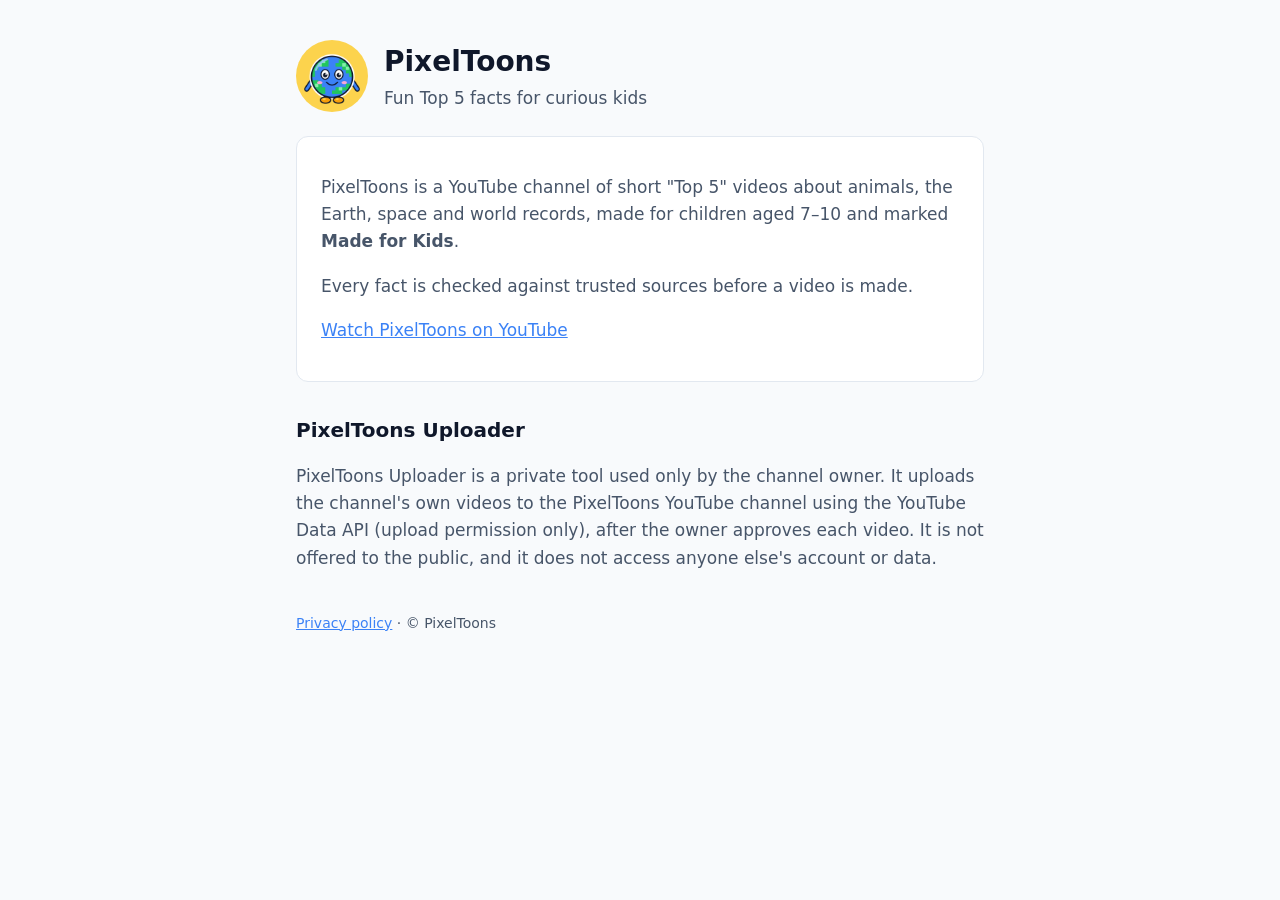
==== index.html @ 796d09b9 "PixelToons home page and privacy policy Co-Authored-By: Claude Opus 5.5 <noreply@anthropic.com> Clau" ====
<!doctype html>
<html lang="en">
<head>
<meta charset="utf-8">
<meta name="viewport" content="width=device-width, initial-scale=1">
<title>PixelToons</title>
<meta name="description" content="PixelToons: daily Top 5 general-knowledge Shorts for kids.">
<link rel="icon" href="pixi.png">
<link rel="stylesheet" href="style.css">
</head>
<body>
<main>
  <header>
    <img src="pixi.png" alt="Pixi, the PixelToons mascot">
    <div>
      <h1>PixelToons</h1>
      <p style="margin:0">Fun Top 5 facts for curious kids</p>
    </div>
  </header>

  <div class="card">
    <p>PixelToons is a YouTube channel of short "Top 5" videos about animals, the Earth, space and world records, made for children aged 7–10 and marked <strong>Made for Kids</strong>.</p>
    <p>Every fact is checked against trusted sources before a video is made.</p>
    <p><a href="https://www.youtube.com/channel/UCI3ATDbRMsBsVvi5Z5292-w">Watch PixelToons on YouTube</a></p>
  </div>

  <h2>PixelToons Uploader</h2>
  <p>PixelToons Uploader is a private tool used only by the channel owner. It uploads the channel's own videos to the PixelToons YouTube channel using the YouTube Data API (upload permission only), after the owner approves each video. It is not offered to the public, and it does not access anyone else's account or data.</p>

  <footer>
    <a href="privacy.html">Privacy policy</a> · © PixelToons
  </footer>
</main>
</body>
</html>
---- style.css ----
:root{--bg:#F8FAFC;--ink:#0F172A;--muted:#475569;--accent:#3B82F6;--card:#FFFFFF;--line:#E2E8F0}
@media (prefers-color-scheme:dark){:root{--bg:#0F172A;--ink:#F1F5F9;--muted:#94A3B8;--accent:#60A5FA;--card:#1E293B;--line:#334155}}
*{box-sizing:border-box}
body{margin:0;background:var(--bg);color:var(--ink);font:17px/1.6 system-ui,-apple-system,"Segoe UI",Roboto,sans-serif}
main{max-width:720px;margin:0 auto;padding:40px 16px 64px}
header{display:flex;gap:16px;align-items:center;margin-bottom:24px}
header img{width:72px;height:72px;border-radius:50%}
h1{font-size:28px;margin:0}
h2{font-size:20px;margin:32px 0 8px}
p,li{color:var(--muted)}
a{color:var(--accent)}
.card{background:var(--card);border:1px solid var(--line);border-radius:12px;padding:20px 24px}
footer{margin-top:40px;font-size:14px;color:var(--muted)}
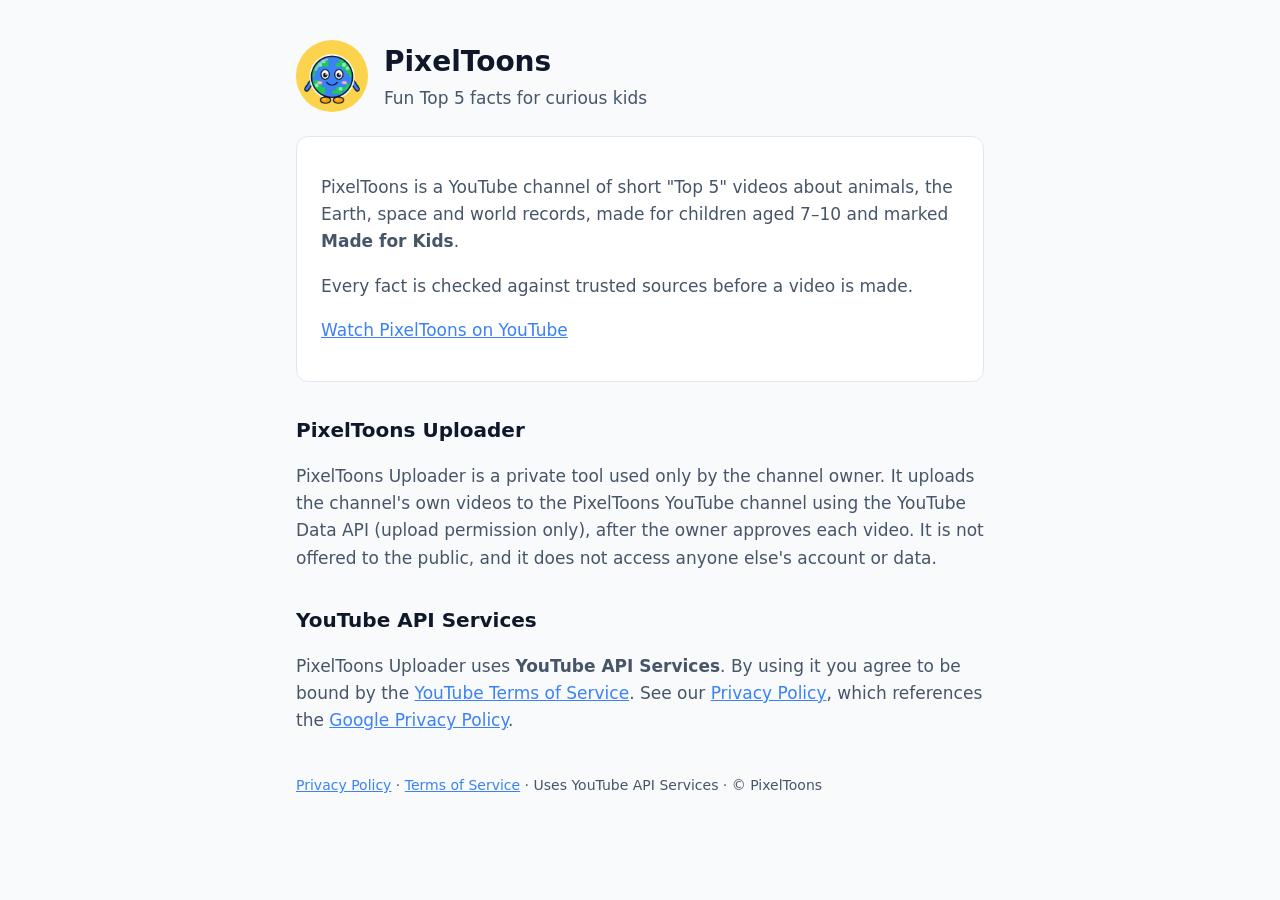
==== commit 2cfe4036: "Add Terms of Service and YouTube API Services disclosures Co-Authored-By: Claude Opus 5.5 <noreply@a" ====
--- a/index.html
+++ b/index.html
@@ -27,8 +27,11 @@
   <h2>PixelToons Uploader</h2>
   <p>PixelToons Uploader is a private tool used only by the channel owner. It uploads the channel's own videos to the PixelToons YouTube channel using the YouTube Data API (upload permission only), after the owner approves each video. It is not offered to the public, and it does not access anyone else's account or data.</p>
 
+  <h2>YouTube API Services</h2>
+  <p>PixelToons Uploader uses <strong>YouTube API Services</strong>. By using it you agree to be bound by the <a href="https://www.youtube.com/t/terms">YouTube Terms of Service</a>. See our <a href="privacy.html">Privacy Policy</a>, which references the <a href="https://policies.google.com/privacy">Google Privacy Policy</a>.</p>
+
   <footer>
-    <a href="privacy.html">Privacy policy</a> · © PixelToons
+    <a href="privacy.html">Privacy Policy</a> · <a href="terms.html">Terms of Service</a> · Uses YouTube API Services · © PixelToons
   </footer>
 </main>
 </body>
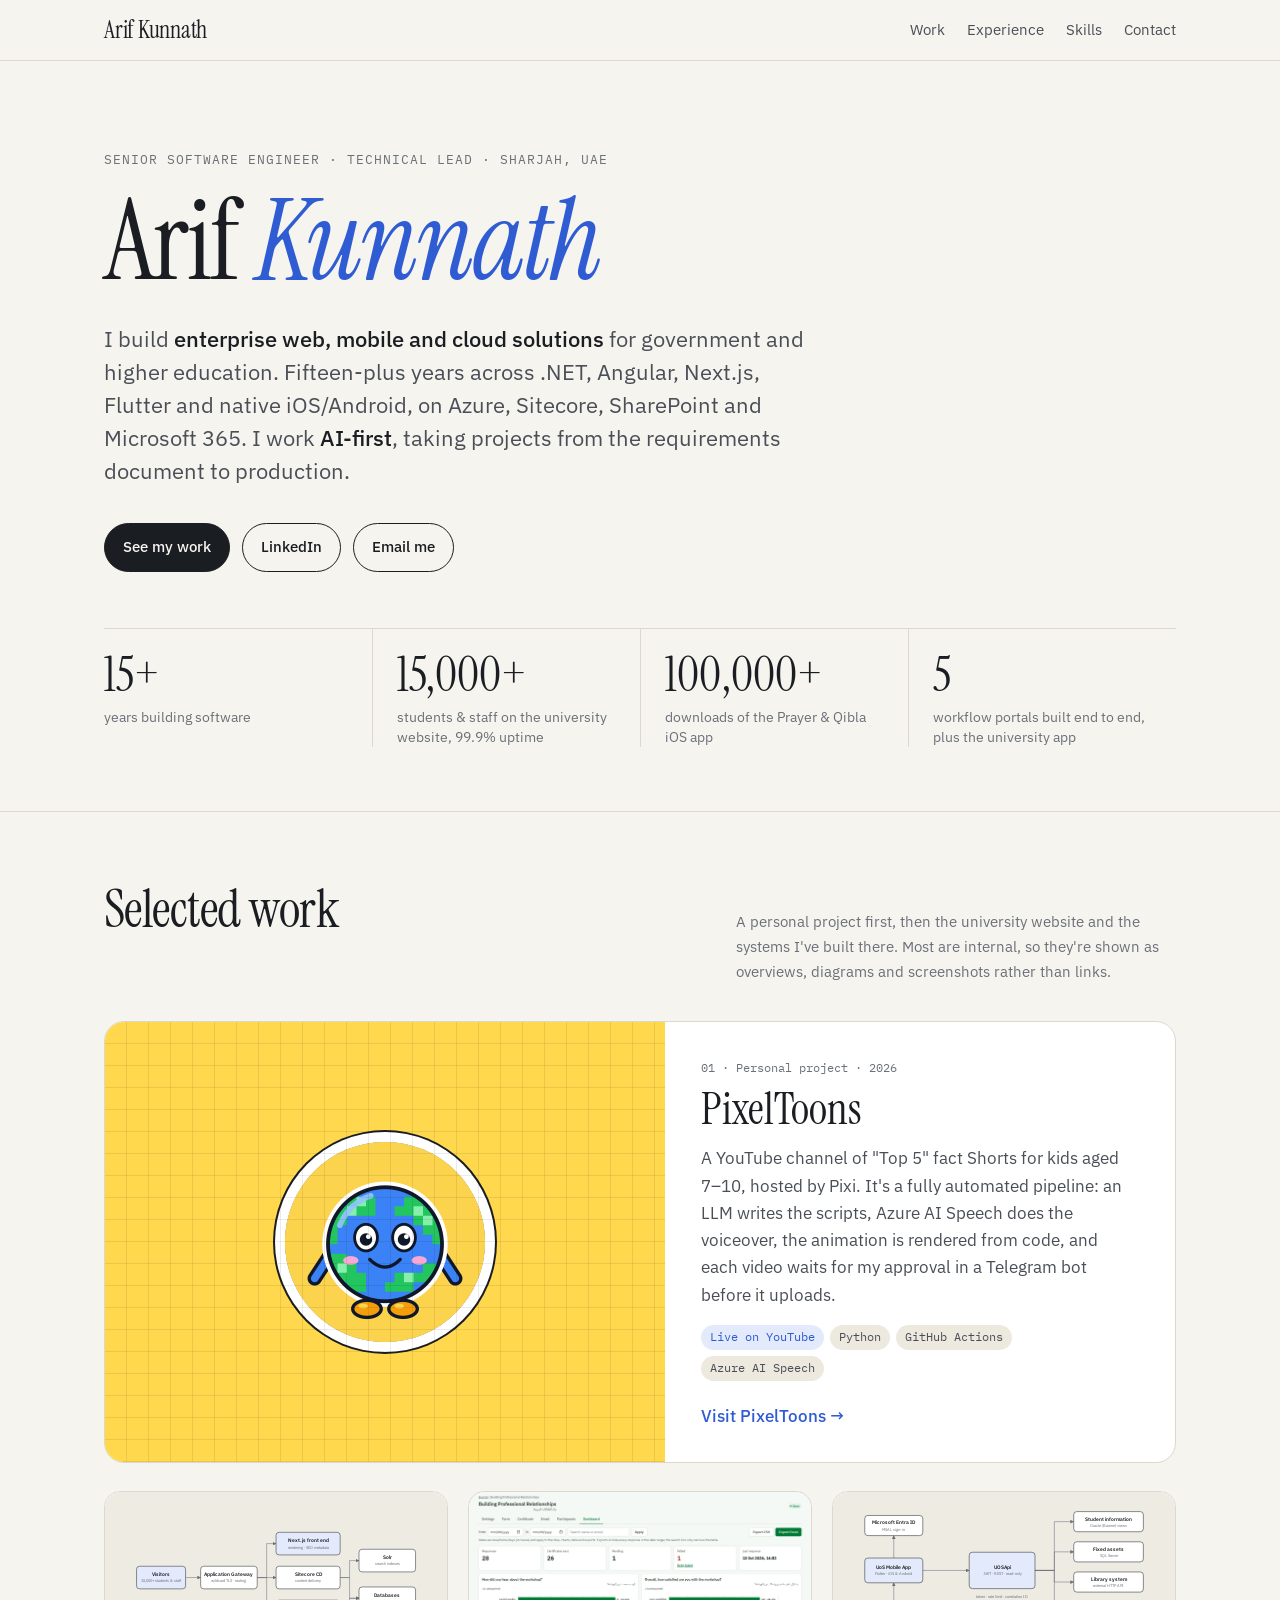
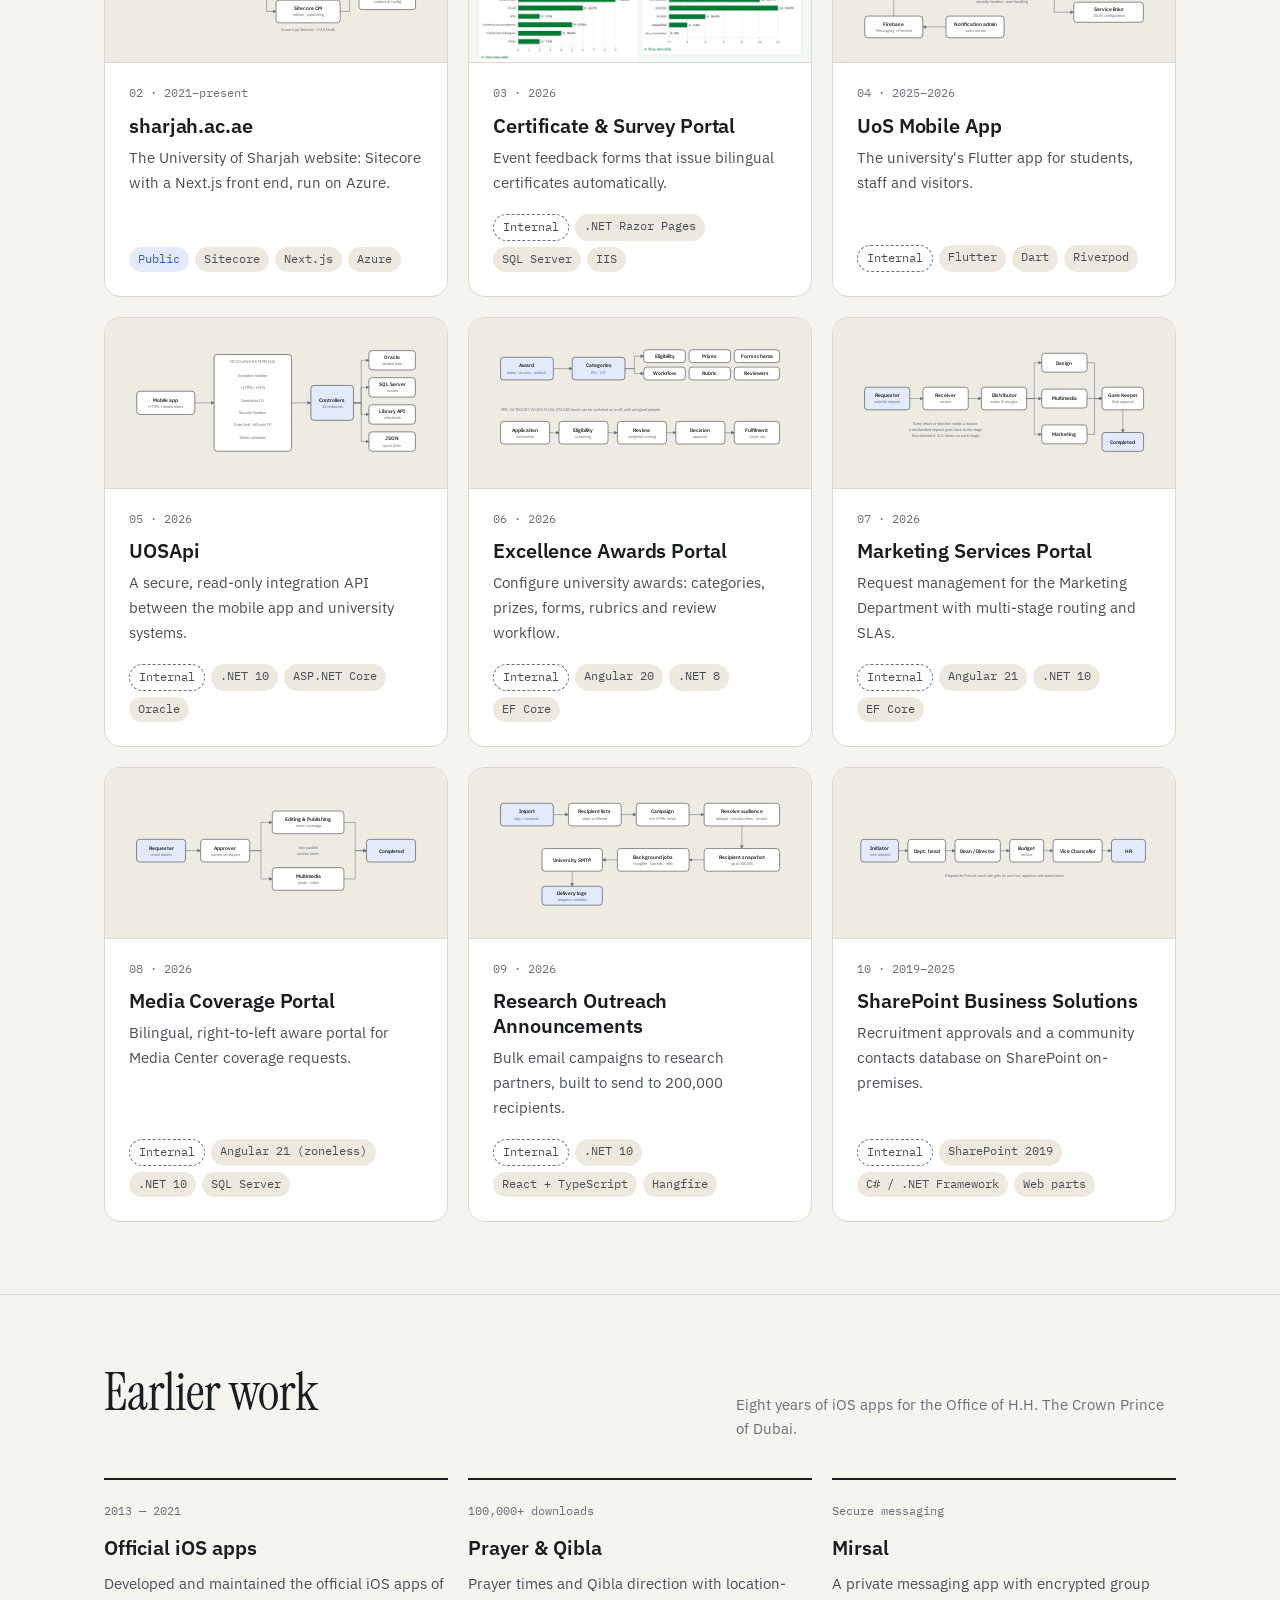
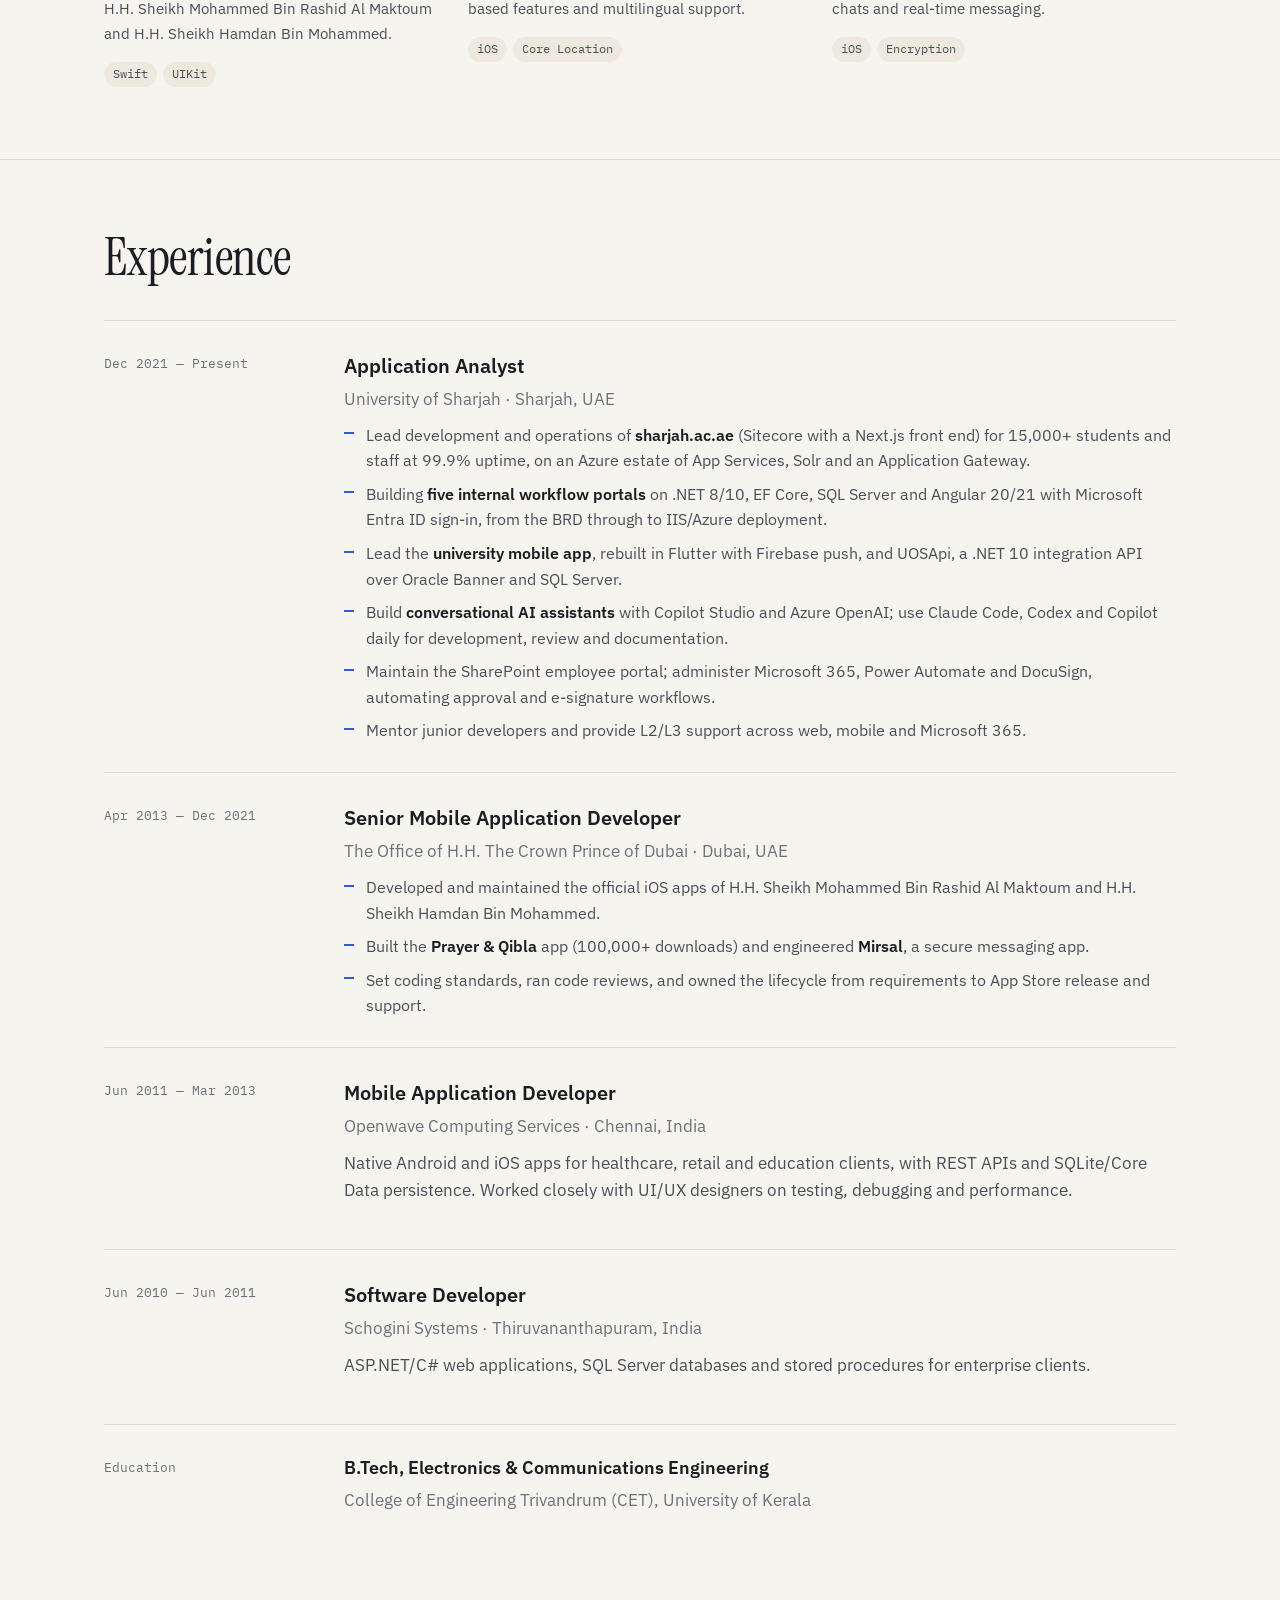
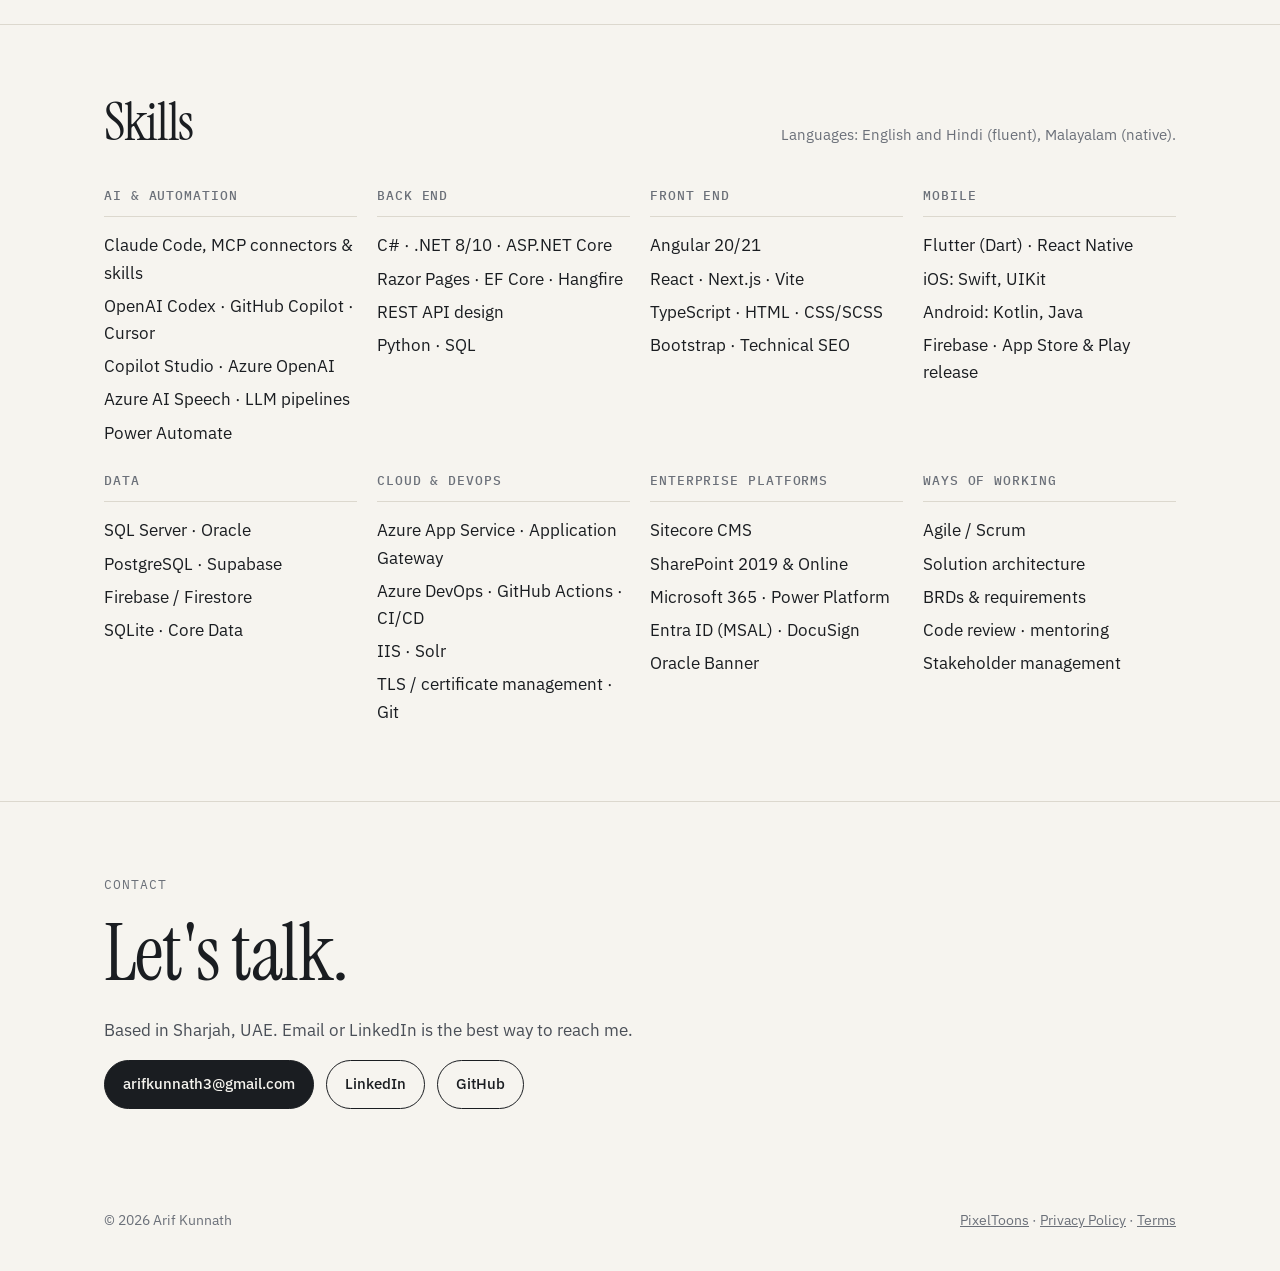
==== commit 0d804af0: "Turn the site into a personal portfolio; move PixelToons to /pixeltoons/ - New home page: intro, sel" ====
--- a/index.html
+++ b/index.html
@@ -3,36 +3,171 @@
 <head>
 <meta charset="utf-8">
 <meta name="viewport" content="width=device-width, initial-scale=1">
-<title>PixelToons</title>
-<meta name="description" content="PixelToons: daily Top 5 general-knowledge Shorts for kids.">
-<link rel="icon" href="pixi.png">
-<link rel="stylesheet" href="style.css">
+<title>Arif Kunnath · Senior Software Engineer</title>
+<meta name="description" content="Arif Kunnath, senior software engineer and technical lead in Sharjah, UAE: AI-assisted full-stack and mobile development with .NET, Angular, Next.js, Flutter, Sitecore and Microsoft 365.">
+<meta property="og:type" content="website">
+<meta property="og:title" content="Arif Kunnath · Senior Software Engineer">
+<meta property="og:description" content="Arif Kunnath, senior software engineer and technical lead in Sharjah, UAE: AI-assisted full-stack and mobile development with .NET, Angular, Next.js, Flutter, Sitecore and Microsoft 365.">
+<meta property="og:image" content="https://arifkunnath.github.io/assets/img/og.png">
+<meta name="twitter:card" content="summary_large_image">
+<link rel="canonical" href="https://arifkunnath.github.io/">
+<meta name="theme-color" content="#F6F4EF">
+<link rel="icon" href="data:image/svg+xml,%3Csvg xmlns='http://www.w3.org/2000/svg' viewBox='0 0 64 64'%3E%3Crect width='64' height='64' rx='14' fill='%231A1D21'/%3E%3Ctext x='32' y='44' font-family='Georgia' font-size='34' fill='%23F6F4EF' text-anchor='middle'%3EAK%3C/text%3E%3C/svg%3E">
+<link rel="preconnect" href="https://fonts.googleapis.com"><link rel="preconnect" href="https://fonts.gstatic.com" crossorigin><link href="https://fonts.googleapis.com/css2?family=IBM+Plex+Mono:wght@400;500&family=IBM+Plex+Sans:wght@400;500;600&family=Instrument+Serif:ital@0;1&display=swap" rel="stylesheet">
+<link rel="stylesheet" href="assets/site.css">
+<script type="application/ld+json">{"@context":"https://schema.org","@type":"Person","name":"Arif Kunnath","jobTitle":"Senior Software Engineer","worksFor":{"@type":"CollegeOrUniversity","name":"University of Sharjah"},"address":{"@type":"PostalAddress","addressLocality":"Sharjah","addressCountry":"AE"},"alumniOf":"College of Engineering Trivandrum","url":"https://arifkunnath.github.io/","sameAs":["https://www.linkedin.com/in/arif-kunnath/","https://github.com/arifkunnath"]}</script>
 </head>
 <body>
-<main>
-  <header>
-    <img src="pixi.png" alt="Pixi, the PixelToons mascot">
-    <div>
-      <h1>PixelToons</h1>
-      <p style="margin:0">Fun Top 5 facts for curious kids</p>
-    </div>
-  </header>
+<a class="skip" href="#main">Skip to content</a><header class="top"><div class="wrap">
+<a class="brand" href="index.html">Arif Kunnath</a>
+<nav class="nav" aria-label="Main"><a href="index.html#work">Work</a><a class="hide-sm" href="index.html#experience">Experience</a><a class="hide-sm" href="index.html#skills">Skills</a><a href="index.html#contact">Contact</a></nav>
+</div></header>
+<main id="main">
+<div class="hero"><div class="wrap">
+<p class="eyebrow">Senior Software Engineer · Technical Lead · Sharjah, UAE</p>
+<h1>Arif <em>Kunnath</em></h1>
+<p class="lede">I build <strong>enterprise web, mobile and cloud solutions</strong> for government and higher education. Fifteen-plus years across .NET, Angular, Next.js, Flutter and native iOS/Android, on Azure, Sitecore, SharePoint and Microsoft 365. I work <strong>AI-first</strong>, taking projects from the requirements document to production.</p>
+<div class="btns"><a class="btn primary" href="#work">See my work</a><a class="btn" href="https://www.linkedin.com/in/arif-kunnath/">LinkedIn</a><a class="btn" href="mailto:arifkunnath3@gmail.com">Email me</a></div>
+<dl class="stats">
+<div><dt>15+</dt><dd>years building software</dd></div>
+<div><dt>15,000+</dt><dd>students &amp; staff on the university website, 99.9% uptime</dd></div>
+<div><dt>100,000+</dt><dd>downloads of the Prayer &amp; Qibla iOS app</dd></div>
+<div><dt>5</dt><dd>workflow portals built end to end, plus the university app</dd></div>
+</dl>
+</div></div>
 
-  <div class="card">
-    <p>PixelToons is a YouTube channel of short "Top 5" videos about animals, the Earth, space and world records, made for children aged 7–10 and marked <strong>Made for Kids</strong>.</p>
-    <p>Every fact is checked against trusted sources before a video is made.</p>
-    <p><a href="https://www.youtube.com/channel/UCI3ATDbRMsBsVvi5Z5292-w">Watch PixelToons on YouTube</a></p>
-  </div>
+<section id="work"><div class="wrap">
+<div class="sec-head"><h2>Selected work</h2><p>A personal project first, then the university website and the systems I've built there. Most are internal, so they're shown as overviews, diagrams and screenshots rather than links.</p></div>
+<a class="feature" href="pixeltoons/">
+<div class="art"><div class="pix"></div><img src="pixi.png" alt="" width="200" height="200"></div>
+<div class="body">
+<span class="num" style="font-family:var(--mono);font-size:12px;color:var(--muted)">01 · Personal project · 2026</span>
+<h3>PixelToons</h3>
+<p>A YouTube channel of "Top 5" fact Shorts for kids aged 7–10, hosted by Pixi. It's a fully automated pipeline: an LLM writes the scripts, Azure AI Speech does the voiceover, the animation is rendered from code, and each video waits for my approval in a Telegram bot before it uploads.</p>
+<div class="foot" style="display:flex;flex-wrap:wrap;gap:6px;margin-bottom:22px"><span class="tag live">Live on YouTube</span><span class="tag">Python</span><span class="tag">GitHub Actions</span><span class="tag">Azure AI Speech</span></div>
+<span class="more">Visit PixelToons →</span>
+</div></a>
+<div class="grid">
+<a class="card" href="projects/university-website.html">
+<div class="thumb"><svg class="dg" viewBox="0 0 780 300" role="img" xmlns="http://www.w3.org/2000/svg"><defs><marker id="ah10" viewBox="0 0 10 10" refX="9" refY="5" markerWidth="7" markerHeight="7" orient="auto-start-reverse"><path class="ah" d="M0,0 L10,5 L0,10 z"/></marker></defs><path class="e" d="M150,150.0 H190" marker-end="url(#ah10)"/><path class="e" d="M340,150.0 H365.0 V60.0 H390" marker-end="url(#ah10)"/><path class="e" d="M340,150.0 H390" marker-end="url(#ah10)"/><path class="e" d="M340,150.0 H365.0 V240.0 H390" marker-end="url(#ah10)"/><path class="e" d="M560,150.0 H585.0 V105.0 H610" marker-end="url(#ah10)"/><path class="e" d="M560,150.0 H585.0 V205.0 H610" marker-end="url(#ah10)"/><path class="e" d="M560,240.0 H585.0 V205.0 H610" marker-end="url(#ah10)"/><rect class="n alt" x="20" y="120" width="130" height="60" rx="8"/><text class="t" x="85.0" y="147.0" text-anchor="middle">Visitors</text><text class="s" x="85.0" y="163.0" text-anchor="middle">15,000+ students &amp; staff</text><rect class="n " x="190" y="120" width="150" height="60" rx="8"/><text class="t" x="265.0" y="147.0" text-anchor="middle">Application Gateway</text><text class="s" x="265.0" y="163.0" text-anchor="middle">wildcard TLS · routing</text><rect class="n alt" x="390" y="30" width="170" height="60" rx="8"/><text class="t" x="475.0" y="57.0" text-anchor="middle">Next.js front end</text><text class="s" x="475.0" y="73.0" text-anchor="middle">rendering · SEO metadata</text><rect class="n " x="390" y="120" width="170" height="60" rx="8"/><text class="t" x="475.0" y="147.0" text-anchor="middle">Sitecore CD</text><text class="s" x="475.0" y="163.0" text-anchor="middle">content delivery</text><rect class="n " x="390" y="210" width="170" height="60" rx="8"/><text class="t" x="475.0" y="237.0" text-anchor="middle">Sitecore CM</text><text class="s" x="475.0" y="253.0" text-anchor="middle">editors · publishing</text><rect class="n " x="610" y="75" width="150" height="60" rx="8"/><text class="t" x="685.0" y="102.0" text-anchor="middle">Solr</text><text class="s" x="685.0" y="118.0" text-anchor="middle">search indexes</text><rect class="n " x="610" y="175" width="150" height="60" rx="8"/><text class="t" x="685.0" y="202.0" text-anchor="middle">Databases</text><text class="s" x="685.0" y="218.0" text-anchor="middle">content &amp; config</text><text class="s" x="475" y="292" text-anchor="middle">Azure App Services · UAE North</text></svg></div>
+<span class="num">02 · 2021–present</span>
+<h3>sharjah.ac.ae</h3>
+<p>The University of Sharjah website: Sitecore with a Next.js front end, run on Azure.</p>
+<div class="foot"><span class="tag live">Public</span><span class="tag">Sitecore</span><span class="tag">Next.js</span><span class="tag">Azure</span></div>
+</a><a class="card" href="projects/certificate-portal.html">
+<div class="thumb"><img src="assets/img/cert-dashboard.webp" alt=""></div>
+<span class="num">03 · 2026</span>
+<h3>Certificate &amp; Survey Portal</h3>
+<p>Event feedback forms that issue bilingual certificates automatically.</p>
+<div class="foot"><span class="tag internal">Internal</span><span class="tag">.NET Razor Pages</span><span class="tag">SQL Server</span><span class="tag">IIS</span></div>
+</a><a class="card" href="projects/uos-mobile-app.html">
+<div class="thumb"><svg class="dg" viewBox="0 0 760 400" role="img" xmlns="http://www.w3.org/2000/svg"><defs><marker id="ah1" viewBox="0 0 10 10" refX="9" refY="5" markerWidth="7" markerHeight="7" orient="auto-start-reverse"><path class="ah" d="M0,0 L10,5 L0,10 z"/></marker></defs><path class="e" d="M95.0,150 V92" marker-end="url(#ah1)"/><path class="e" d="M170,182.0 H290" marker-end="url(#ah1)"/><path class="e" d="M460,182.0 H510.0 V56.0 H560" marker-end="url(#ah1)"/><path class="e" d="M460,182.0 H510.0 V134.0 H560" marker-end="url(#ah1)"/><path class="e" d="M460,182.0 H510.0 V212.0 H560" marker-end="url(#ah1)"/><path class="e" d="M460,182.0 H510.0 V290.0 H560" marker-end="url(#ah1)"/><path class="e" d="M230,328.0 H170" marker-end="url(#ah1)"/><path class="e" d="M95.0,300 V214" marker-end="url(#ah1)"/><rect class="n alt" x="20" y="150" width="150" height="64" rx="8"/><text class="t" x="95.0" y="179.0" text-anchor="middle">UoS Mobile App</text><text class="s" x="95.0" y="195.0" text-anchor="middle">Flutter · iOS &amp; Android</text><rect class="n " x="20" y="40" width="150" height="52" rx="8"/><text class="t" x="95.0" y="63.0" text-anchor="middle">Microsoft Entra ID</text><text class="s" x="95.0" y="79.0" text-anchor="middle">MSAL sign-in</text><rect class="n " x="20" y="300" width="150" height="56" rx="8"/><text class="t" x="95.0" y="325.0" text-anchor="middle">Firebase</text><text class="s" x="95.0" y="341.0" text-anchor="middle">Messaging + Firestore</text><rect class="n " x="230" y="300" width="150" height="56" rx="8"/><text class="t" x="305.0" y="325.0" text-anchor="middle">Notification admin</text><text class="s" x="305.0" y="341.0" text-anchor="middle">web console</text><rect class="n alt" x="290" y="135" width="170" height="94" rx="8"/><text class="t" x="375.0" y="179.0" text-anchor="middle">UOSApi</text><text class="s" x="375.0" y="195.0" text-anchor="middle">.NET · REST · read-only</text><rect class="n " x="560" y="30" width="180" height="52" rx="8"/><text class="t" x="650.0" y="53.0" text-anchor="middle">Student information</text><text class="s" x="650.0" y="69.0" text-anchor="middle">Oracle (Banner) views</text><rect class="n " x="560" y="108" width="180" height="52" rx="8"/><text class="t" x="650.0" y="131.0" text-anchor="middle">Fixed assets</text><text class="s" x="650.0" y="147.0" text-anchor="middle">SQL Server</text><rect class="n " x="560" y="186" width="180" height="52" rx="8"/><text class="t" x="650.0" y="209.0" text-anchor="middle">Library system</text><text class="s" x="650.0" y="225.0" text-anchor="middle">external HTTP API</text><rect class="n " x="560" y="264" width="180" height="52" rx="8"/><text class="t" x="650.0" y="287.0" text-anchor="middle">Service links</text><text class="s" x="650.0" y="303.0" text-anchor="middle">JSON configuration</text><text class="s" x="375" y="252" text-anchor="middle">token · rate limit · correlation ID</text><text class="s" x="375" y="266" text-anchor="middle">security headers · error handling</text></svg></div>
+<span class="num">04 · 2025–2026</span>
+<h3>UoS Mobile App</h3>
+<p>The university&#x27;s Flutter app for students, staff and visitors.</p>
+<div class="foot"><span class="tag internal">Internal</span><span class="tag">Flutter</span><span class="tag">Dart</span><span class="tag">Riverpod</span></div>
+</a><a class="card" href="projects/uos-api.html">
+<div class="thumb"><svg class="dg" viewBox="0 0 760 330" role="img" xmlns="http://www.w3.org/2000/svg"><defs><marker id="ah2" viewBox="0 0 10 10" refX="9" refY="5" markerWidth="7" markerHeight="7" orient="auto-start-reverse"><path class="ah" d="M0,0 L10,5 L0,10 z"/></marker></defs><path class="e" d="M170,165.0 H220" marker-end="url(#ah2)"/><path class="e" d="M420,165.0 H470" marker-end="url(#ah2)"/><path class="e" d="M580,165.0 H600.0 V55.0 H620" marker-end="url(#ah2)"/><path class="e" d="M580,165.0 H600.0 V125.0 H620" marker-end="url(#ah2)"/><path class="e" d="M580,165.0 H600.0 V195.0 H620" marker-end="url(#ah2)"/><path class="e" d="M580,165.0 H600.0 V265.0 H620" marker-end="url(#ah2)"/><rect class="n " x="20" y="135" width="150" height="60" rx="8"/><text class="t" x="95.0" y="162.0" text-anchor="middle">Mobile app</text><text class="s" x="95.0" y="178.0" text-anchor="middle">HTTPS + bearer token</text><rect class="n " x="220" y="40" width="200" height="250" rx="8"/><text class="t" x="320.0" y="170.0" text-anchor="middle"></text><rect class="n alt" x="470" y="120" width="110" height="90" rx="8"/><text class="t" x="525.0" y="162.0" text-anchor="middle">Controllers</text><text class="s" x="525.0" y="178.0" text-anchor="middle">11 endpoints</text><rect class="n " x="620" y="30" width="120" height="50" rx="8"/><text class="t" x="680.0" y="52.0" text-anchor="middle">Oracle</text><text class="s" x="680.0" y="68.0" text-anchor="middle">student data</text><rect class="n " x="620" y="100" width="120" height="50" rx="8"/><text class="t" x="680.0" y="122.0" text-anchor="middle">SQL Server</text><text class="s" x="680.0" y="138.0" text-anchor="middle">assets</text><rect class="n " x="620" y="170" width="120" height="50" rx="8"/><text class="t" x="680.0" y="192.0" text-anchor="middle">Library API</text><text class="s" x="680.0" y="208.0" text-anchor="middle">checkouts</text><rect class="n " x="620" y="240" width="120" height="50" rx="8"/><text class="t" x="680.0" y="262.0" text-anchor="middle">JSON</text><text class="s" x="680.0" y="278.0" text-anchor="middle">quick links</text><text class="s" x="320" y="62" text-anchor="middle">MIDDLEWARE PIPELINE</text><text class="s" x="320" y="98" text-anchor="middle">Exception handler</text><text class="s" x="320" y="130" text-anchor="middle">HTTPS / HSTS</text><text class="s" x="320" y="162" text-anchor="middle">Correlation ID</text><text class="s" x="320" y="194" text-anchor="middle">Security headers</text><text class="s" x="320" y="226" text-anchor="middle">Rate limit · 60/min/IP</text><text class="s" x="320" y="258" text-anchor="middle">Token validation</text></svg></div>
+<span class="num">05 · 2026</span>
+<h3>UOSApi</h3>
+<p>A secure, read-only integration API between the mobile app and university systems.</p>
+<div class="foot"><span class="tag internal">Internal</span><span class="tag">.NET 10</span><span class="tag">ASP.NET Core</span><span class="tag">Oracle</span></div>
+</a><a class="card" href="projects/awards-portal.html">
+<div class="thumb"><svg class="dg" viewBox="0 0 780 300" role="img" xmlns="http://www.w3.org/2000/svg"><defs><marker id="ah4" viewBox="0 0 10 10" refX="9" refY="5" markerWidth="7" markerHeight="7" orient="auto-start-reverse"><path class="ah" d="M0,0 L10,5 L0,10 z"/></marker></defs><path class="e" d="M160,60.0 H210" marker-end="url(#ah4)"/><path class="e" d="M350,60.0 H375.0 V27.0 H400" marker-end="url(#ah4)"/><path class="e" d="M350,60.0 H375.0 V73.0 H400" marker-end="url(#ah4)"/><path class="e" d="M150,230.0 H175" marker-end="url(#ah4)"/><path class="e" d="M305,230.0 H330" marker-end="url(#ah4)"/><path class="e" d="M460,230.0 H485" marker-end="url(#ah4)"/><path class="e" d="M615,230.0 H640" marker-end="url(#ah4)"/><rect class="n alt" x="20" y="30" width="140" height="60" rx="8"/><text class="t" x="90.0" y="57.0" text-anchor="middle">Award</text><text class="s" x="90.0" y="73.0" text-anchor="middle">dates · access · publish</text><rect class="n alt" x="210" y="30" width="140" height="60" rx="8"/><text class="t" x="280.0" y="57.0" text-anchor="middle">Categories</text><text class="s" x="280.0" y="73.0" text-anchor="middle">EN / AR</text><rect class="n " x="400" y="10" width="110" height="34" rx="8"/><text class="t" x="455.0" y="32.0" text-anchor="middle">Eligibility</text><rect class="n " x="520" y="10" width="110" height="34" rx="8"/><text class="t" x="575.0" y="32.0" text-anchor="middle">Prizes</text><rect class="n " x="640" y="10" width="120" height="34" rx="8"/><text class="t" x="700.0" y="32.0" text-anchor="middle">Form schema</text><rect class="n " x="400" y="56" width="110" height="34" rx="8"/><text class="t" x="455.0" y="78.0" text-anchor="middle">Workflow</text><rect class="n " x="520" y="56" width="110" height="34" rx="8"/><text class="t" x="575.0" y="78.0" text-anchor="middle">Rubric</text><rect class="n " x="640" y="56" width="120" height="34" rx="8"/><text class="t" x="700.0" y="78.0" text-anchor="middle">Reviewers</text><rect class="n " x="20" y="200" width="130" height="60" rx="8"/><text class="t" x="85.0" y="227.0" text-anchor="middle">Application</text><text class="s" x="85.0" y="243.0" text-anchor="middle">nomination</text><rect class="n " x="175" y="200" width="130" height="60" rx="8"/><text class="t" x="240.0" y="227.0" text-anchor="middle">Eligibility</text><text class="s" x="240.0" y="243.0" text-anchor="middle">screening</text><rect class="n " x="330" y="200" width="130" height="60" rx="8"/><text class="t" x="395.0" y="227.0" text-anchor="middle">Review</text><text class="s" x="395.0" y="243.0" text-anchor="middle">weighted scoring</text><rect class="n " x="485" y="200" width="130" height="60" rx="8"/><text class="t" x="550.0" y="227.0" text-anchor="middle">Decision</text><text class="s" x="550.0" y="243.0" text-anchor="middle">approval</text><rect class="n " x="640" y="200" width="120" height="60" rx="8"/><text class="t" x="700.0" y="227.0" text-anchor="middle">Fulfilment</text><text class="s" x="700.0" y="243.0" text-anchor="middle">close-out</text><text class="s" x="20" y="172" text-anchor="start">PER-CATEGORY WORKFLOW STAGES (each can be switched on or off, with assigned people)</text></svg></div>
+<span class="num">06 · 2026</span>
+<h3>Excellence Awards Portal</h3>
+<p>Configure university awards: categories, prizes, forms, rubrics and review workflow.</p>
+<div class="foot"><span class="tag internal">Internal</span><span class="tag">Angular 20</span><span class="tag">.NET 8</span><span class="tag">EF Core</span></div>
+</a><a class="card" href="projects/marketing-services.html">
+<div class="thumb"><svg class="dg" viewBox="0 0 780 320" role="img" xmlns="http://www.w3.org/2000/svg"><defs><marker id="ah5" viewBox="0 0 10 10" refX="9" refY="5" markerWidth="7" markerHeight="7" orient="auto-start-reverse"><path class="ah" d="M0,0 L10,5 L0,10 z"/></marker></defs><path class="e" d="M140,150.0 H175" marker-end="url(#ah5)"/><path class="e" d="M295,150.0 H330" marker-end="url(#ah5)"/><path class="e" d="M450,150.0 H470.0 V55.0 H490" marker-end="url(#ah5)"/><path class="e" d="M450,150.0 H490" marker-end="url(#ah5)"/><path class="e" d="M450,150.0 H470.0 V245.0 H490" marker-end="url(#ah5)"/><path class="e" d="M610,55.0 H630.0 V150.0 H650" marker-end="url(#ah5)"/><path class="e" d="M610,150.0 H650" marker-end="url(#ah5)"/><path class="e" d="M610,245.0 H630.0 V150.0 H650" marker-end="url(#ah5)"/><path class="e" d="M705.0,180 V240" marker-end="url(#ah5)"/><rect class="n alt" x="20" y="120" width="120" height="60" rx="8"/><text class="t" x="80.0" y="147.0" text-anchor="middle">Requester</text><text class="s" x="80.0" y="163.0" text-anchor="middle">submits request</text><rect class="n " x="175" y="120" width="120" height="60" rx="8"/><text class="t" x="235.0" y="147.0" text-anchor="middle">Receiver</text><text class="s" x="235.0" y="163.0" text-anchor="middle">review</text><rect class="n " x="330" y="120" width="120" height="60" rx="8"/><text class="t" x="390.0" y="147.0" text-anchor="middle">Distributor</text><text class="s" x="390.0" y="163.0" text-anchor="middle">routes &amp; assigns</text><rect class="n " x="490" y="30" width="120" height="50" rx="8"/><text class="t" x="550.0" y="60.0" text-anchor="middle">Design</text><rect class="n " x="490" y="125" width="120" height="50" rx="8"/><text class="t" x="550.0" y="155.0" text-anchor="middle">Multimedia</text><rect class="n " x="490" y="220" width="120" height="50" rx="8"/><text class="t" x="550.0" y="250.0" text-anchor="middle">Marketing</text><rect class="n " x="650" y="120" width="110" height="60" rx="8"/><text class="t" x="705.0" y="147.0" text-anchor="middle">Gate Keeper</text><text class="s" x="705.0" y="163.0" text-anchor="middle">final approval</text><rect class="n alt" x="650" y="240" width="110" height="50" rx="8"/><text class="t" x="705.0" y="270.0" text-anchor="middle">Completed</text><text class="s" x="235" y="220" text-anchor="middle">Every return or rejection needs a reason;</text><text class="s" x="235" y="236" text-anchor="middle">a resubmitted request goes back to the stage</text><text class="s" x="235" y="252" text-anchor="middle">that returned it. SLA timers on each stage.</text></svg></div>
+<span class="num">07 · 2026</span>
+<h3>Marketing Services Portal</h3>
+<p>Request management for the Marketing Department with multi-stage routing and SLAs.</p>
+<div class="foot"><span class="tag internal">Internal</span><span class="tag">Angular 21</span><span class="tag">.NET 10</span><span class="tag">EF Core</span></div>
+</a><a class="card" href="projects/media-coverage.html">
+<div class="thumb"><svg class="dg" viewBox="0 0 780 300" role="img" xmlns="http://www.w3.org/2000/svg"><defs><marker id="ah6" viewBox="0 0 10 10" refX="9" refY="5" markerWidth="7" markerHeight="7" orient="auto-start-reverse"><path class="ah" d="M0,0 L10,5 L0,10 z"/></marker></defs><path class="e" d="M150,145.0 H190" marker-end="url(#ah6)"/><path class="e" d="M320,145.0 H350.0 V70.0 H380" marker-end="url(#ah6)"/><path class="e" d="M320,145.0 H350.0 V220.0 H380" marker-end="url(#ah6)"/><path class="e" d="M570,70.0 H600.0 V145.0 H630" marker-end="url(#ah6)"/><path class="e" d="M570,220.0 H600.0 V145.0 H630" marker-end="url(#ah6)"/><rect class="n alt" x="20" y="115" width="130" height="60" rx="8"/><text class="t" x="85.0" y="142.0" text-anchor="middle">Requester</text><text class="s" x="85.0" y="158.0" text-anchor="middle">event details</text><rect class="n " x="190" y="115" width="130" height="60" rx="8"/><text class="t" x="255.0" y="142.0" text-anchor="middle">Approver</text><text class="s" x="255.0" y="158.0" text-anchor="middle">named on request</text><rect class="n " x="380" y="40" width="190" height="60" rx="8"/><text class="t" x="475.0" y="67.0" text-anchor="middle">Editing &amp; Publishing</text><text class="s" x="475.0" y="83.0" text-anchor="middle">news coverage</text><rect class="n " x="380" y="190" width="190" height="60" rx="8"/><text class="t" x="475.0" y="217.0" text-anchor="middle">Multimedia</text><text class="s" x="475.0" y="233.0" text-anchor="middle">photo · video</text><rect class="n alt" x="630" y="115" width="130" height="60" rx="8"/><text class="t" x="695.0" y="150.0" text-anchor="middle">Completed</text><text class="s" x="475" y="140" text-anchor="middle">two parallel</text><text class="s" x="475" y="156" text-anchor="middle">section lanes</text></svg></div>
+<span class="num">08 · 2026</span>
+<h3>Media Coverage Portal</h3>
+<p>Bilingual, right-to-left aware portal for Media Center coverage requests.</p>
+<div class="foot"><span class="tag internal">Internal</span><span class="tag">Angular 21 (zoneless)</span><span class="tag">.NET 10</span><span class="tag">SQL Server</span></div>
+</a><a class="card" href="projects/research-outreach.html">
+<div class="thumb"><svg class="dg" viewBox="0 0 780 320" role="img" xmlns="http://www.w3.org/2000/svg"><defs><marker id="ah7" viewBox="0 0 10 10" refX="9" refY="5" markerWidth="7" markerHeight="7" orient="auto-start-reverse"><path class="ah" d="M0,0 L10,5 L0,10 z"/></marker></defs><path class="e" d="M160,60.0 H200" marker-end="url(#ah7)"/><path class="e" d="M340,60.0 H380" marker-end="url(#ah7)"/><path class="e" d="M520,60.0 H560" marker-end="url(#ah7)"/><path class="e" d="M660.0,90 V150" marker-end="url(#ah7)"/><path class="e" d="M560,180.0 H520" marker-end="url(#ah7)"/><path class="e" d="M330,180.0 H290" marker-end="url(#ah7)"/><path class="e" d="M210.0,210 V250" marker-end="url(#ah7)"/><rect class="n alt" x="20" y="30" width="140" height="60" rx="8"/><text class="t" x="90.0" y="57.0" text-anchor="middle">Import</text><text class="s" x="90.0" y="73.0" text-anchor="middle">orgs + contacts</text><rect class="n " x="200" y="30" width="140" height="60" rx="8"/><text class="t" x="270.0" y="57.0" text-anchor="middle">Recipient lists</text><text class="s" x="270.0" y="73.0" text-anchor="middle">static or filtered</text><rect class="n " x="380" y="30" width="140" height="60" rx="8"/><text class="t" x="450.0" y="57.0" text-anchor="middle">Campaign</text><text class="s" x="450.0" y="73.0" text-anchor="middle">rich HTML email</text><rect class="n " x="560" y="30" width="200" height="60" rx="8"/><text class="t" x="660.0" y="57.0" text-anchor="middle">Resolve audience</text><text class="s" x="660.0" y="73.0" text-anchor="middle">dedupe · unsubscribes · invalid</text><rect class="n " x="560" y="150" width="200" height="60" rx="8"/><text class="t" x="660.0" y="177.0" text-anchor="middle">Recipient snapshot</text><text class="s" x="660.0" y="193.0" text-anchor="middle">up to 200,000</text><rect class="n " x="330" y="150" width="190" height="60" rx="8"/><text class="t" x="425.0" y="177.0" text-anchor="middle">Background jobs</text><text class="s" x="425.0" y="193.0" text-anchor="middle">Hangfire · batches · retry</text><rect class="n " x="130" y="150" width="160" height="60" rx="8"/><text class="t" x="210.0" y="185.0" text-anchor="middle">University SMTP</text><rect class="n alt" x="130" y="250" width="160" height="50" rx="8"/><text class="t" x="210.0" y="272.0" text-anchor="middle">Delivery logs</text><text class="s" x="210.0" y="288.0" text-anchor="middle">progress counters</text></svg></div>
+<span class="num">09 · 2026</span>
+<h3>Research Outreach Announcements</h3>
+<p>Bulk email campaigns to research partners, built to send to 200,000 recipients.</p>
+<div class="foot"><span class="tag internal">Internal</span><span class="tag">.NET 10</span><span class="tag">React + TypeScript</span><span class="tag">Hangfire</span></div>
+</a><a class="card" href="projects/sharepoint-solutions.html">
+<div class="thumb"><svg class="dg" viewBox="0 0 780 210" role="img" xmlns="http://www.w3.org/2000/svg"><defs><marker id="ah8" viewBox="0 0 10 10" refX="9" refY="5" markerWidth="7" markerHeight="7" orient="auto-start-reverse"><path class="ah" d="M0,0 L10,5 L0,10 z"/></marker></defs><path class="e" d="M110,100.0 H135" marker-end="url(#ah8)"/><path class="e" d="M235,100.0 H260" marker-end="url(#ah8)"/><path class="e" d="M380,100.0 H405" marker-end="url(#ah8)"/><path class="e" d="M495,100.0 H520" marker-end="url(#ah8)"/><path class="e" d="M650,100.0 H675" marker-end="url(#ah8)"/><rect class="n alt" x="10" y="70" width="100" height="60" rx="8"/><text class="t" x="60.0" y="97.0" text-anchor="middle">Initiator</text><text class="s" x="60.0" y="113.0" text-anchor="middle">new request</text><rect class="n " x="135" y="70" width="100" height="60" rx="8"/><text class="t" x="185.0" y="105.0" text-anchor="middle">Dept. head</text><rect class="n " x="260" y="70" width="120" height="60" rx="8"/><text class="t" x="320.0" y="105.0" text-anchor="middle">Dean / Director</text><rect class="n " x="405" y="70" width="90" height="60" rx="8"/><text class="t" x="450.0" y="97.0" text-anchor="middle">Budget</text><text class="s" x="450.0" y="113.0" text-anchor="middle">review</text><rect class="n " x="520" y="70" width="130" height="60" rx="8"/><text class="t" x="585.0" y="105.0" text-anchor="middle">Vice Chancellor</text><rect class="n alt" x="675" y="70" width="90" height="60" rx="8"/><text class="t" x="720.0" y="105.0" text-anchor="middle">HR</text><text class="s" x="390" y="170" text-anchor="middle">Request to Recruit: each role gets its own list, approval and report views</text></svg></div>
+<span class="num">10 · 2019–2025</span>
+<h3>SharePoint Business Solutions</h3>
+<p>Recruitment approvals and a community contacts database on SharePoint on-premises.</p>
+<div class="foot"><span class="tag internal">Internal</span><span class="tag">SharePoint 2019</span><span class="tag">C# / .NET Framework</span><span class="tag">Web parts</span></div>
+</a>
+</div>
+</div></section>
 
-  <h2>PixelToons Uploader</h2>
-  <p>PixelToons Uploader is a private tool used only by the channel owner. It uploads the channel's own videos to the PixelToons YouTube channel using the YouTube Data API (upload permission only), after the owner approves each video. It is not offered to the public, and it does not access anyone else's account or data.</p>
+<section id="earlier"><div class="wrap">
+<div class="sec-head"><h2>Earlier work</h2><p>Eight years of iOS apps for the Office of H.H. The Crown Prince of Dubai.</p></div>
+<div class="mini">
+<div class="mcard"><span class="num">2013 — 2021</span><h3>Official iOS apps</h3><p>Developed and maintained the official iOS apps of H.H. Sheikh Mohammed Bin Rashid Al Maktoum and H.H. Sheikh Hamdan Bin Mohammed.</p><div class="foot"><span class="tag">Swift</span><span class="tag">UIKit</span></div></div>
+<div class="mcard"><span class="num">100,000+ downloads</span><h3>Prayer &amp; Qibla</h3><p>Prayer times and Qibla direction with location-based features and multilingual support.</p><div class="foot"><span class="tag">iOS</span><span class="tag">Core Location</span></div></div>
+<div class="mcard"><span class="num">Secure messaging</span><h3>Mirsal</h3><p>A private messaging app with encrypted group chats and real-time messaging.</p><div class="foot"><span class="tag">iOS</span><span class="tag">Encryption</span></div></div>
+</div>
+</div></section>
 
-  <h2>YouTube API Services</h2>
-  <p>PixelToons Uploader uses <strong>YouTube API Services</strong>. By using it you agree to be bound by the <a href="https://www.youtube.com/t/terms">YouTube Terms of Service</a>. See our <a href="privacy.html">Privacy Policy</a>, which references the <a href="https://policies.google.com/privacy">Google Privacy Policy</a>.</p>
+<section id="experience"><div class="wrap">
+<div class="sec-head"><h2>Experience</h2></div>
+<div class="xp"><div class="when">Dec 2021 — Present</div><div>
+<h3>Application Analyst</h3><p class="org">University of Sharjah · Sharjah, UAE</p>
+<ul class="hl">
+<li>Lead development and operations of <b>sharjah.ac.ae</b> (Sitecore with a Next.js front end) for 15,000+ students and staff at 99.9% uptime, on an Azure estate of App Services, Solr and an Application Gateway.</li>
+<li>Building <b>five internal workflow portals</b> on .NET 8/10, EF Core, SQL Server and Angular 20/21 with Microsoft Entra ID sign-in, from the BRD through to IIS/Azure deployment.</li>
+<li>Lead the <b>university mobile app</b>, rebuilt in Flutter with Firebase push, and UOSApi, a .NET 10 integration API over Oracle Banner and SQL Server.</li>
+<li>Build <b>conversational AI assistants</b> with Copilot Studio and Azure OpenAI; use Claude Code, Codex and Copilot daily for development, review and documentation.</li>
+<li>Maintain the SharePoint employee portal; administer Microsoft 365, Power Automate and DocuSign, automating approval and e-signature workflows.</li>
+<li>Mentor junior developers and provide L2/L3 support across web, mobile and Microsoft 365.</li>
+</ul></div></div>
+<div class="xp"><div class="when">Apr 2013 — Dec 2021</div><div>
+<h3>Senior Mobile Application Developer</h3><p class="org">The Office of H.H. The Crown Prince of Dubai · Dubai, UAE</p>
+<ul class="hl">
+<li>Developed and maintained the official iOS apps of H.H. Sheikh Mohammed Bin Rashid Al Maktoum and H.H. Sheikh Hamdan Bin Mohammed.</li>
+<li>Built the <b>Prayer &amp; Qibla</b> app (100,000+ downloads) and engineered <b>Mirsal</b>, a secure messaging app.</li>
+<li>Set coding standards, ran code reviews, and owned the lifecycle from requirements to App Store release and support.</li>
+</ul></div></div>
+<div class="xp"><div class="when">Jun 2011 — Mar 2013</div><div>
+<h3>Mobile Application Developer</h3><p class="org">Openwave Computing Services · Chennai, India</p>
+<p>Native Android and iOS apps for healthcare, retail and education clients, with REST APIs and SQLite/Core Data persistence. Worked closely with UI/UX designers on testing, debugging and performance.</p>
+</div></div>
+<div class="xp"><div class="when">Jun 2010 — Jun 2011</div><div>
+<h3>Software Developer</h3><p class="org">Schogini Systems · Thiruvananthapuram, India</p>
+<p>ASP.NET/C# web applications, SQL Server databases and stored procedures for enterprise clients.</p>
+</div></div>
+<div class="xp edu"><div class="when">Education</div><div>
+<h3>B.Tech, Electronics &amp; Communications Engineering</h3><p class="org">College of Engineering Trivandrum (CET), University of Kerala</p>
+</div></div>
+</div></section>
 
-  <footer>
-    <a href="privacy.html">Privacy Policy</a> · <a href="terms.html">Terms of Service</a> · Uses YouTube API Services · © PixelToons
-  </footer>
+<section id="skills"><div class="wrap">
+<div class="sec-head"><h2>Skills</h2><p>Languages: English and Hindi (fluent), Malayalam (native).</p></div>
+<div class="skills">
+<div class="skill"><h3>AI &amp; automation</h3><ul><li>Claude Code, MCP connectors &amp; skills</li><li>OpenAI Codex · GitHub Copilot · Cursor</li><li>Copilot Studio · Azure OpenAI</li><li>Azure AI Speech · LLM pipelines</li><li>Power Automate</li></ul></div>
+<div class="skill"><h3>Back end</h3><ul><li>C# · .NET 8/10 · ASP.NET Core</li><li>Razor Pages · EF Core · Hangfire</li><li>REST API design</li><li>Python · SQL</li></ul></div>
+<div class="skill"><h3>Front end</h3><ul><li>Angular 20/21</li><li>React · Next.js · Vite</li><li>TypeScript · HTML · CSS/SCSS</li><li>Bootstrap · Technical SEO</li></ul></div>
+<div class="skill"><h3>Mobile</h3><ul><li>Flutter (Dart) · React Native</li><li>iOS: Swift, UIKit</li><li>Android: Kotlin, Java</li><li>Firebase · App Store &amp; Play release</li></ul></div>
+<div class="skill"><h3>Data</h3><ul><li>SQL Server · Oracle</li><li>PostgreSQL · Supabase</li><li>Firebase / Firestore</li><li>SQLite · Core Data</li></ul></div>
+<div class="skill"><h3>Cloud &amp; DevOps</h3><ul><li>Azure App Service · Application Gateway</li><li>Azure DevOps · GitHub Actions · CI/CD</li><li>IIS · Solr</li><li>TLS / certificate management · Git</li></ul></div>
+<div class="skill"><h3>Enterprise platforms</h3><ul><li>Sitecore CMS</li><li>SharePoint 2019 &amp; Online</li><li>Microsoft 365 · Power Platform</li><li>Entra ID (MSAL) · DocuSign</li><li>Oracle Banner</li></ul></div>
+<div class="skill"><h3>Ways of working</h3><ul><li>Agile / Scrum</li><li>Solution architecture</li><li>BRDs &amp; requirements</li><li>Code review · mentoring</li><li>Stakeholder management</li></ul></div>
+</div>
+</div></section>
+
+<section id="contact" class="contact" style="border-bottom:0"><div class="wrap">
+<p class="eyebrow">Contact</p>
+<h2>Let's talk.</h2>
+<p style="max-width:560px">Based in Sharjah, UAE. Email or LinkedIn is the best way to reach me.</p>
+<div class="links"><a class="btn primary" href="mailto:arifkunnath3@gmail.com">arifkunnath3@gmail.com</a><a class="btn" href="https://www.linkedin.com/in/arif-kunnath/">LinkedIn</a><a class="btn" href="https://github.com/arifkunnath">GitHub</a></div>
+</div></section>
 </main>
+<footer class="site"><div class="wrap"><span>© 2026 Arif Kunnath</span><span><a href="pixeltoons/">PixelToons</a> · <a href="privacy.html">Privacy Policy</a> · <a href="terms.html">Terms</a></span></div></footer>
 </body>
 </html>
--- a/assets/site.css
+++ b/assets/site.css
@@ -0,0 +1,177 @@
+:root{
+  --paper:#F6F4EF; --paper-2:#EEEBE3; --card:#FFFFFF; --ink:#1A1D21; --ink-2:#4A4F57; --muted:#6B7079;
+  --line:#DCD8CE; --accent:#2F5BD3; --accent-ink:#FFFFFF; --accent-soft:#E3EAFB; --tag:#EDE9DF;
+  --d-fill:#FFFFFF; --d-fill-2:#E3EAFB; --d-stroke:#1A1D21; --d-line:#6B7079;
+  --serif:"Instrument Serif",Georgia,"Times New Roman",serif;
+  --sans:"IBM Plex Sans",system-ui,-apple-system,"Segoe UI",Roboto,sans-serif;
+  --mono:"IBM Plex Mono",ui-monospace,SFMono-Regular,Menlo,Consolas,monospace;
+  color-scheme:light;
+}
+@media (prefers-color-scheme:dark){
+  :root:not([data-theme="light"]){
+    --paper:#14161A; --paper-2:#1B1E23; --card:#1D2026; --ink:#ECEAE4; --ink-2:#C2C0BA; --muted:#949AA3;
+    --line:#2E323A; --accent:#8AA8FF; --accent-ink:#0E1220; --accent-soft:#1F2840; --tag:#262A31;
+    --d-fill:#1D2026; --d-fill-2:#1F2840; --d-stroke:#ECEAE4; --d-line:#949AA3; color-scheme:dark;
+  }
+}
+:root[data-theme="dark"]{
+  --paper:#14161A; --paper-2:#1B1E23; --card:#1D2026; --ink:#ECEAE4; --ink-2:#C2C0BA; --muted:#949AA3;
+  --line:#2E323A; --accent:#8AA8FF; --accent-ink:#0E1220; --accent-soft:#1F2840; --tag:#262A31;
+  --d-fill:#1D2026; --d-fill-2:#1F2840; --d-stroke:#ECEAE4; --d-line:#949AA3; color-scheme:dark;
+}
+*{box-sizing:border-box}
+html{scroll-behavior:smooth}
+body{margin:0;background:var(--paper);color:var(--ink);font:16.5px/1.65 var(--sans);-webkit-font-smoothing:antialiased}
+img{max-width:100%;display:block}
+a{color:inherit}
+p{margin:0 0 1em;color:var(--ink-2)}
+.wrap{max-width:1120px;margin:0 auto;padding:0 24px}
+@media (max-width:600px){.wrap{padding:0 16px}}
+
+/* top bar */
+.top{position:sticky;top:0;z-index:10;background:color-mix(in srgb,var(--paper) 88%,transparent);backdrop-filter:blur(8px);border-bottom:1px solid var(--line)}
+.top .wrap{display:flex;align-items:center;justify-content:space-between;height:60px;gap:16px}
+.brand{font-family:var(--serif);font-size:24px;text-decoration:none;letter-spacing:-.01em;white-space:nowrap}
+.nav{display:flex;gap:22px;font-size:14.5px}
+.nav a{text-decoration:none;color:var(--ink-2)}
+.nav a:hover{color:var(--ink)}
+@media (max-width:640px){.nav a.hide-sm{display:none}.nav{gap:16px}}
+
+/* hero */
+.hero{padding:88px 0 64px;border-bottom:1px solid var(--line)}
+.eyebrow{font-family:var(--mono);font-size:12.5px;letter-spacing:.08em;text-transform:uppercase;color:var(--muted);margin:0 0 18px}
+.hero h1{font-family:var(--serif);font-weight:400;font-size:clamp(52px,9vw,112px);line-height:.95;letter-spacing:-.02em;margin:0 0 28px}
+.hero h1 em{font-style:italic;color:var(--accent)}
+.hero .lede{font-size:clamp(18px,2.2vw,22px);line-height:1.5;max-width:720px;color:var(--ink-2);margin:0 0 32px}
+.hero .lede strong{color:var(--ink);font-weight:500}
+.facts{display:flex;flex-wrap:wrap;gap:10px 28px;font-size:14.5px;color:var(--muted);margin:0;padding:0;list-style:none}
+.facts b{color:var(--ink);font-weight:600}
+.btns{display:flex;flex-wrap:wrap;gap:12px;margin-top:36px}
+.btn{display:inline-flex;align-items:center;gap:8px;padding:11px 18px;border-radius:999px;text-decoration:none;font-weight:500;font-size:15px;border:1px solid var(--ink)}
+.btn.primary{background:var(--ink);color:var(--paper)}
+.btn:hover{transform:translateY(-1px)}
+
+/* sections */
+section{padding:72px 0;border-bottom:1px solid var(--line)}
+.sec-head{display:flex;justify-content:space-between;align-items:baseline;gap:24px;flex-wrap:wrap;margin-bottom:36px}
+.sec-head h2{font-family:var(--serif);font-weight:400;font-size:clamp(36px,5vw,52px);line-height:1;margin:0;letter-spacing:-.01em}
+.sec-head p{margin:0;max-width:440px;color:var(--muted);font-size:15px}
+
+/* featured */
+.feature{display:grid;grid-template-columns:1.1fr 1fr;gap:0;background:var(--card);border:1px solid var(--line);border-radius:20px;overflow:hidden;text-decoration:none;margin-bottom:28px}
+.feature .art{background:#FFD84D;display:grid;place-items:center;padding:40px;min-height:300px;position:relative}
+.feature .art img{width:200px;height:200px;border-radius:50%;box-shadow:0 0 0 10px #fff,0 0 0 12px #1A1D21;image-rendering:auto}
+.feature .art .pix{position:absolute;inset:0;background-image:linear-gradient(#0000 calc(100% - 1px),#00000014 0),linear-gradient(90deg,#0000 calc(100% - 1px),#00000014 0);background-size:22px 22px}
+.feature .body{padding:36px 36px 32px;display:flex;flex-direction:column}
+.feature h3{font-family:var(--serif);font-weight:400;font-size:44px;line-height:1;margin:10px 0 14px}
+.feature .more{margin-top:auto;font-weight:500;color:var(--accent)}
+@media (max-width:820px){.feature{grid-template-columns:1fr}.feature .art{min-height:220px}.feature .art img{width:150px;height:150px}.feature .body{padding:26px 22px}}
+
+/* project grid */
+.grid{display:grid;grid-template-columns:repeat(auto-fill,minmax(320px,1fr));gap:20px}
+@media (max-width:400px){.grid{grid-template-columns:1fr}}
+.card{background:var(--card);border:1px solid var(--line);border-radius:16px;padding:24px;text-decoration:none;display:flex;flex-direction:column;transition:border-color .15s,transform .15s}
+.card:hover,.feature:hover{border-color:var(--ink)}
+.card:hover{transform:translateY(-2px)}
+.card .num{font-family:var(--mono);font-size:12px;color:var(--muted)}
+.card h3{font-size:20px;line-height:1.25;margin:10px 0 8px;font-weight:600;letter-spacing:-.005em}
+.card p{font-size:15px;margin-bottom:18px}
+.card .foot{margin-top:auto;display:flex;flex-wrap:wrap;gap:6px}
+.card .thumb{margin:-24px -24px 20px;border-bottom:1px solid var(--line);border-radius:16px 16px 0 0;overflow:hidden;background:var(--paper-2);aspect-ratio:16/8;display:grid;place-items:center}
+.card .thumb img{width:100%;height:100%;object-fit:cover;object-position:top left}
+.card .thumb svg{width:86%;height:auto}
+.tag{font-family:var(--mono);font-size:11.5px;padding:3px 9px;border-radius:999px;background:var(--tag);color:var(--ink-2);white-space:nowrap}
+.tag.internal{background:transparent;border:1px dashed var(--muted)}
+.tag.live{background:var(--accent-soft);color:var(--accent)}
+
+/* experience */
+.xp{display:grid;grid-template-columns:200px 1fr;gap:8px 40px;padding:28px 0;border-top:1px solid var(--line)}
+.xp:first-of-type{border-top:0;padding-top:0}
+.xp .when{font-family:var(--mono);font-size:13px;color:var(--muted);padding-top:4px}
+.xp h3{margin:0 0 4px;font-size:20px;font-weight:600}
+.xp .org{color:var(--muted);margin:0 0 10px}
+@media (max-width:700px){.xp{grid-template-columns:1fr}}
+
+/* skills */
+.skills{display:grid;grid-template-columns:repeat(auto-fill,minmax(240px,1fr));gap:20px}
+.skill h3{font-size:13px;font-family:var(--mono);text-transform:uppercase;letter-spacing:.07em;color:var(--muted);font-weight:500;margin:0 0 12px;padding-bottom:10px;border-bottom:1px solid var(--line)}
+.skill ul{list-style:none;margin:0;padding:0}
+.skill li{padding:3px 0;color:var(--ink)}
+
+/* contact */
+.contact h2{font-family:var(--serif);font-weight:400;font-size:clamp(40px,7vw,80px);line-height:1;margin:0 0 24px;letter-spacing:-.02em}
+.links{display:flex;flex-wrap:wrap;gap:12px}
+footer.site{padding:28px 0 40px;font-size:13.5px;color:var(--muted)}
+footer.site .wrap{display:flex;justify-content:space-between;flex-wrap:wrap;gap:12px}
+footer.site a{color:var(--muted)}
+
+/* project page */
+.crumb{font-size:14px;color:var(--muted);margin:40px 0 0}
+.crumb a{color:var(--muted)}
+.p-hero{padding:28px 0 48px;border-bottom:1px solid var(--line)}
+.p-hero h1{font-family:var(--serif);font-weight:400;font-size:clamp(40px,7vw,76px);line-height:1;margin:14px 0 20px;letter-spacing:-.015em}
+.p-hero .lede{font-size:clamp(17px,2vw,20px);max-width:760px;color:var(--ink-2)}
+.meta{display:grid;grid-template-columns:repeat(auto-fit,minmax(180px,1fr));gap:20px;margin-top:32px;padding-top:24px;border-top:1px solid var(--line)}
+.meta dt{font-family:var(--mono);font-size:11.5px;text-transform:uppercase;letter-spacing:.07em;color:var(--muted);margin-bottom:4px}
+.meta dd{margin:0;font-size:15px}
+.p-body{display:grid;grid-template-columns:240px 1fr;gap:48px;padding:56px 0}
+.p-body aside h2{font-family:var(--mono);font-size:12px;text-transform:uppercase;letter-spacing:.07em;color:var(--muted);font-weight:500;margin:0;position:sticky;top:84px}
+.p-body h2.h{font-family:var(--serif);font-weight:400;font-size:34px;margin:0 0 14px;line-height:1.1}
+.block{margin-bottom:56px}
+.block:last-child{margin-bottom:0}
+.hl{list-style:none;padding:0;margin:0;display:grid;gap:14px}
+.hl li{padding-left:22px;position:relative;color:var(--ink-2)}
+.hl li::before{content:"";position:absolute;left:0;top:.62em;width:10px;height:2px;background:var(--accent)}
+.hl li b{color:var(--ink);font-weight:600}
+@media (max-width:820px){.p-body{grid-template-columns:1fr;gap:12px}.p-body aside{display:none}}
+figure{margin:0 0 28px}
+figure .frame{background:var(--card);border:1px solid var(--line);border-radius:14px;overflow:hidden}
+figure .frame.pad{padding:24px}
+figure .frame.scroll{overflow-x:auto}
+figure .frame.scroll svg{min-width:620px}
+figcaption{font-size:13.5px;color:var(--muted);margin-top:10px}
+.shots{display:grid;grid-template-columns:2fr 1fr;gap:20px;align-items:start}
+@media (max-width:700px){.shots{grid-template-columns:1fr}}
+.note{font-size:14px;color:var(--muted);border-left:2px solid var(--line);padding:4px 0 4px 14px;margin:28px 0 0}
+.next{display:flex;justify-content:space-between;gap:16px;flex-wrap:wrap;padding:32px 0 8px;border-top:1px solid var(--line)}
+.next a{text-decoration:none;font-weight:500}
+.next a span{display:block;font-family:var(--mono);font-size:11.5px;color:var(--muted);text-transform:uppercase;letter-spacing:.07em;font-weight:400}
+
+/* diagrams */
+svg.dg{display:block;width:100%;height:auto;font-family:var(--sans)}
+.dg .n{fill:var(--d-fill);stroke:var(--d-stroke);stroke-width:1.3}
+.dg .n.alt{fill:var(--d-fill-2)}
+.dg .n.ghost{fill:none;stroke:var(--d-line);stroke-dasharray:4 4}
+.dg .t{fill:var(--ink);font-size:13.5px;font-weight:600}
+.dg .s{fill:var(--muted);font-size:11.5px}
+.dg .g{fill:var(--muted);font-family:var(--mono);font-size:10.5px;letter-spacing:.06em;text-transform:uppercase}
+.dg .e{stroke:var(--d-line);stroke-width:1.4;fill:none}
+.dg .e.dash{stroke-dasharray:5 4}
+.dg .ah{fill:var(--d-line)}
+.p-body>div{min-width:0}
+
+/* v2: stats, earlier work, a11y */
+html{scroll-padding-top:76px}
+.skip{position:absolute;left:16px;top:-48px;z-index:50;background:var(--ink);color:var(--paper);padding:10px 16px;border-radius:8px;text-decoration:none;font-weight:500}
+.skip:focus{top:12px}
+:focus-visible{outline:2px solid var(--accent);outline-offset:3px;border-radius:6px}
+.card:focus-visible,.feature:focus-visible{outline-offset:4px;border-radius:18px}
+.nav a{padding:12px 0}
+.btn{min-height:44px;transition:transform .15s ease,background-color .15s ease}
+.card,.feature{transition:border-color .2s ease,transform .2s ease}
+@media (prefers-reduced-motion:reduce){*,*::before,*::after{transition:none!important;scroll-behavior:auto!important}.card:hover,.btn:hover{transform:none}}
+.stats{display:grid;grid-template-columns:repeat(4,1fr);gap:0;margin:56px 0 0;border-top:1px solid var(--line)}
+.stats>div{padding:22px 24px 0 0}
+.stats>div+div{padding-left:24px;border-left:1px solid var(--line)}
+.stats dt{font-family:var(--serif);font-size:clamp(34px,4vw,48px);line-height:1;color:var(--ink)}
+.stats dd{margin:8px 0 0;font-size:14px;color:var(--muted);line-height:1.45}
+@media (max-width:820px){.stats{grid-template-columns:1fr 1fr}.stats>div:nth-child(3){padding-left:0;border-left:0}.stats>div:nth-child(n+3){border-top:1px solid var(--line);margin-top:22px}}
+.mini{display:grid;grid-template-columns:repeat(auto-fit,minmax(260px,1fr));gap:20px}
+.mcard{border-top:2px solid var(--ink);padding-top:16px}
+.mcard .num{font-family:var(--mono);font-size:12px;color:var(--muted)}
+.mcard h3{font-size:20px;font-weight:600;margin:8px 0 8px}
+.mcard p{font-size:15px}
+.mcard .foot{display:flex;gap:6px;flex-wrap:wrap}
+.xp .hl{gap:8px}
+.xp .hl li{font-size:15.5px}
+.xp.edu h3{font-size:18px}
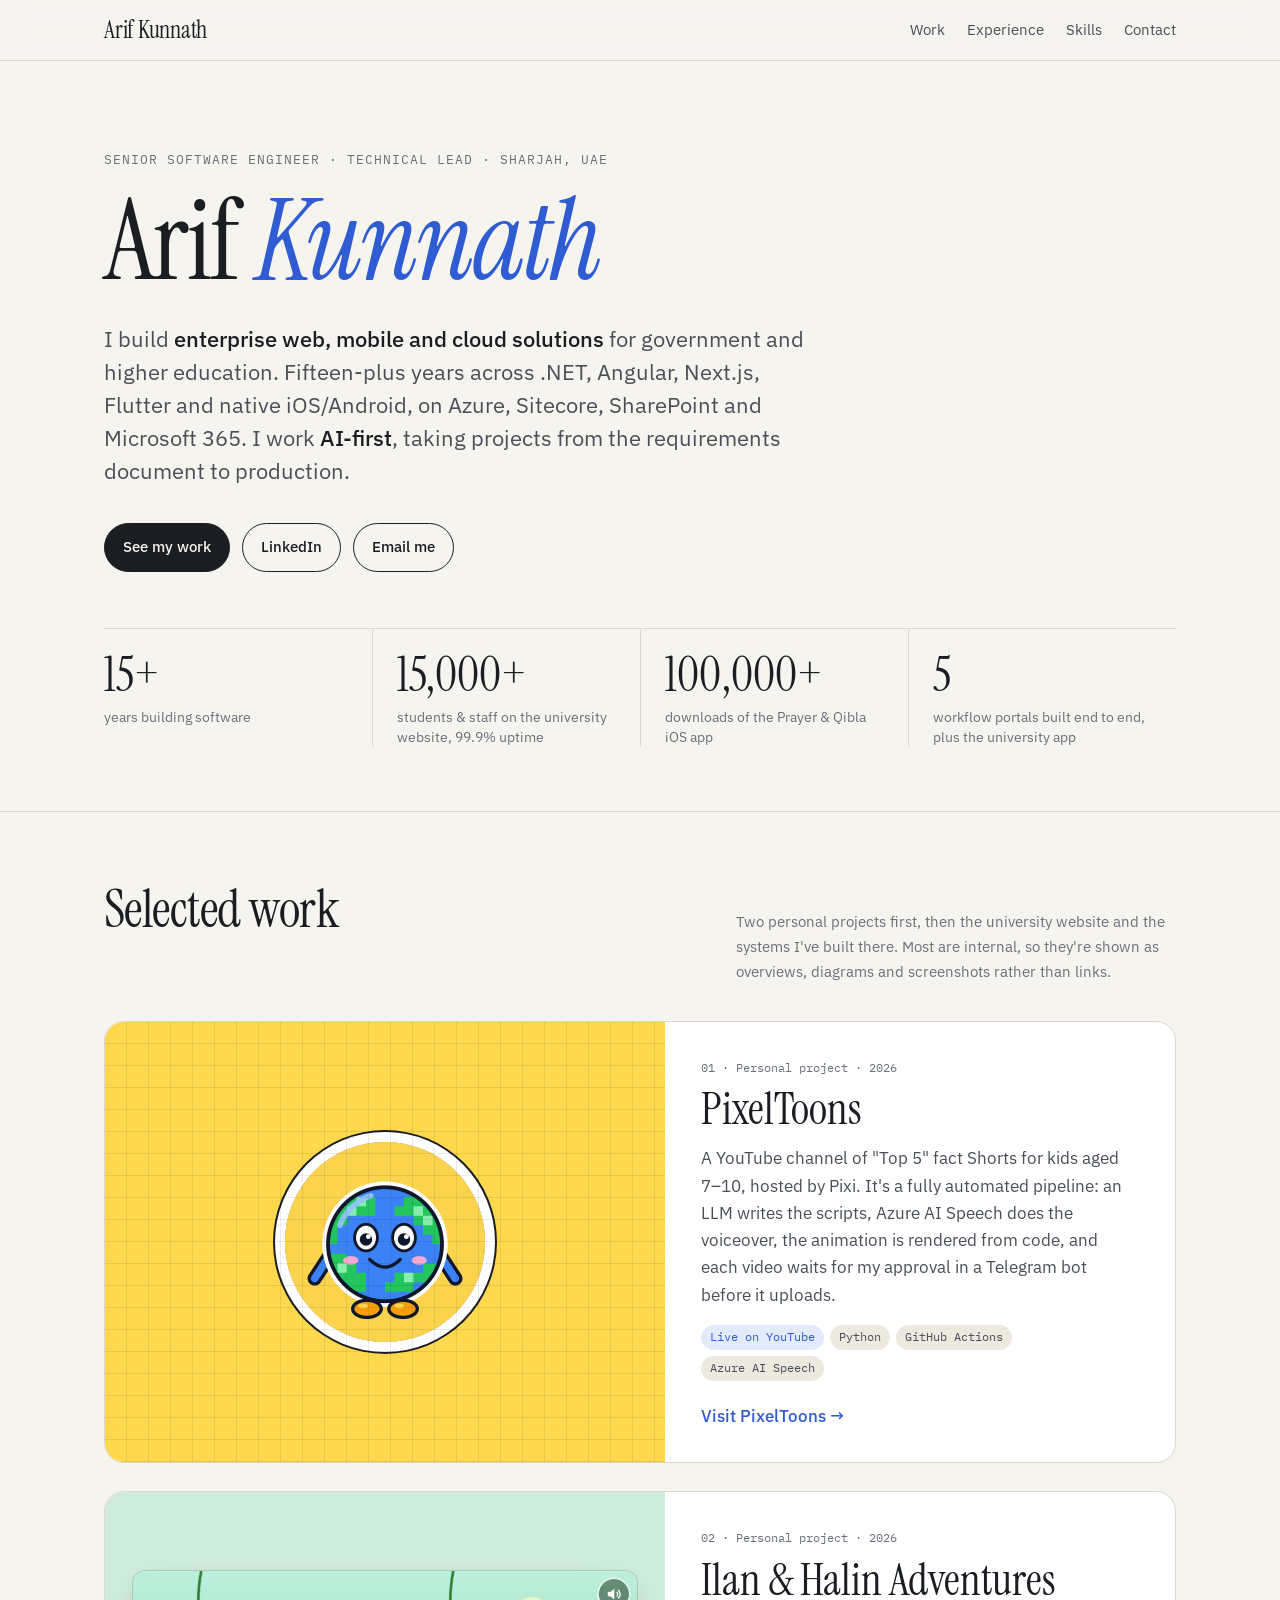
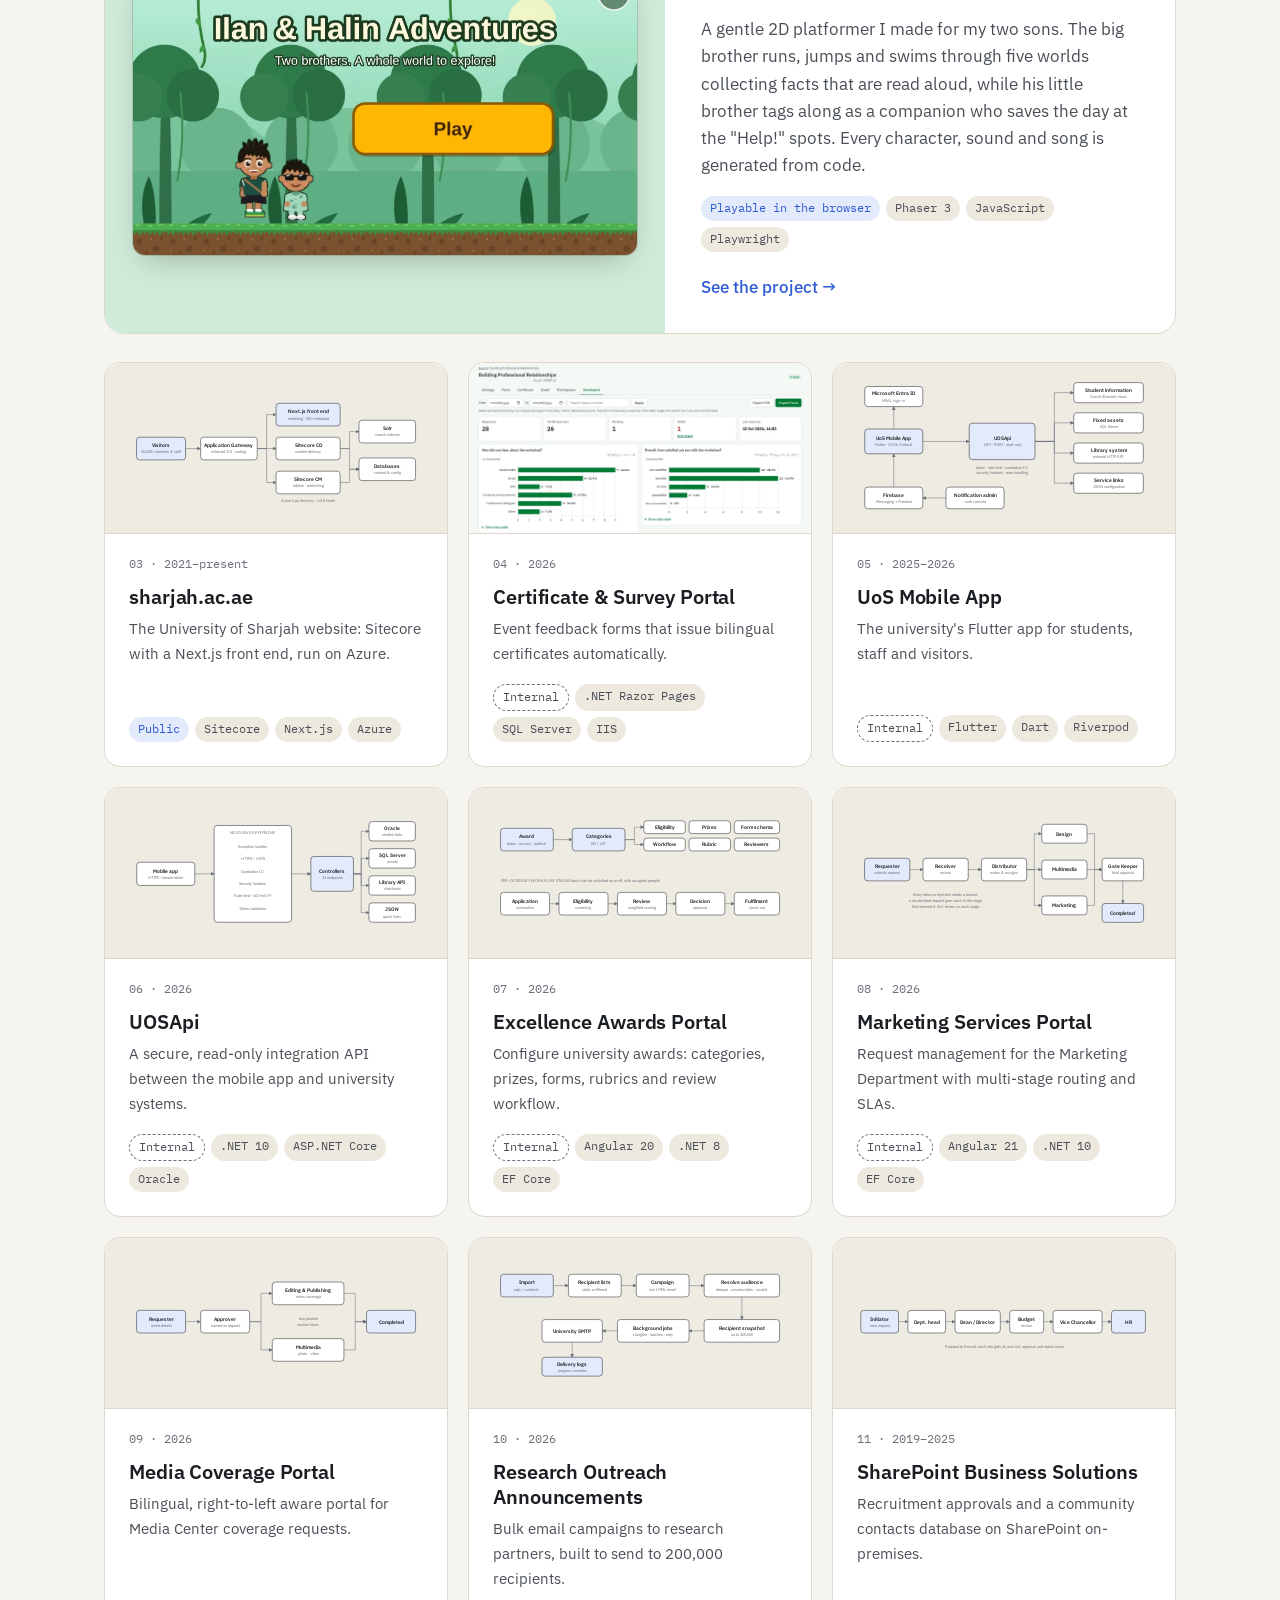
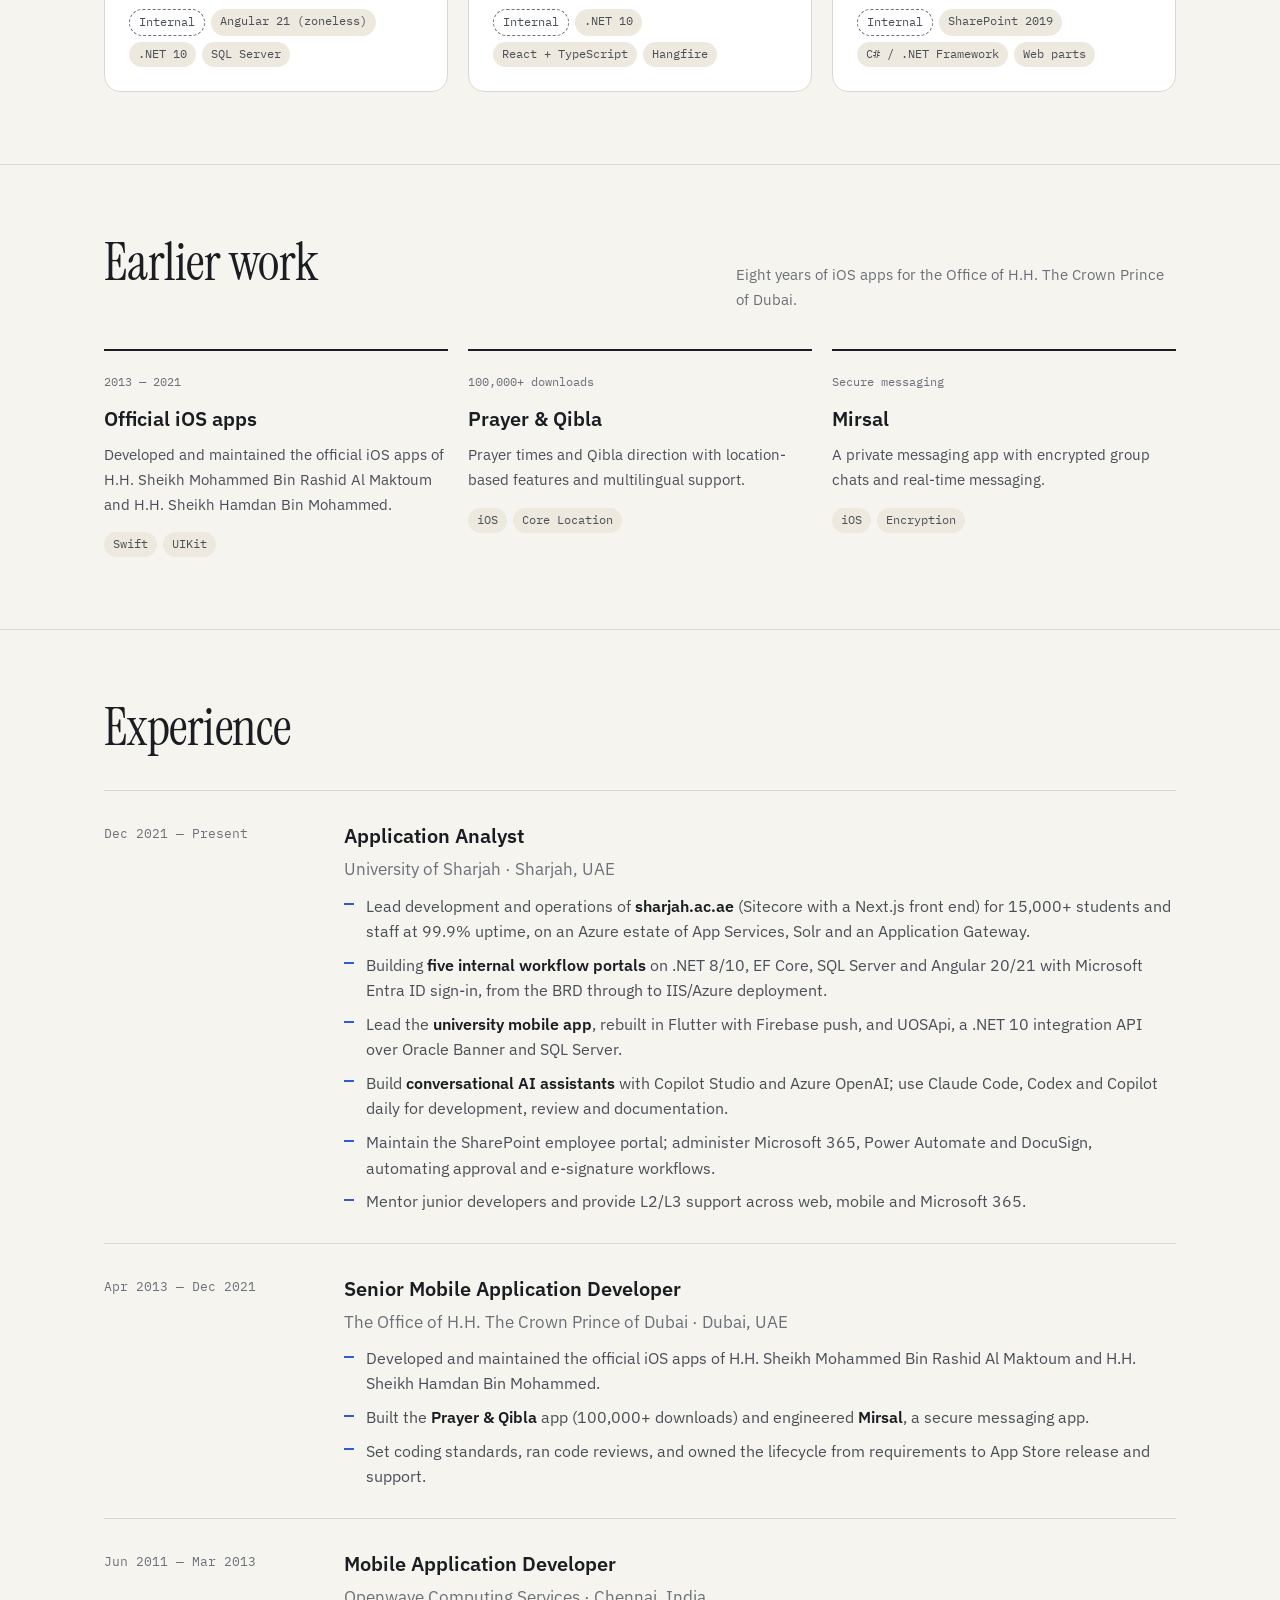
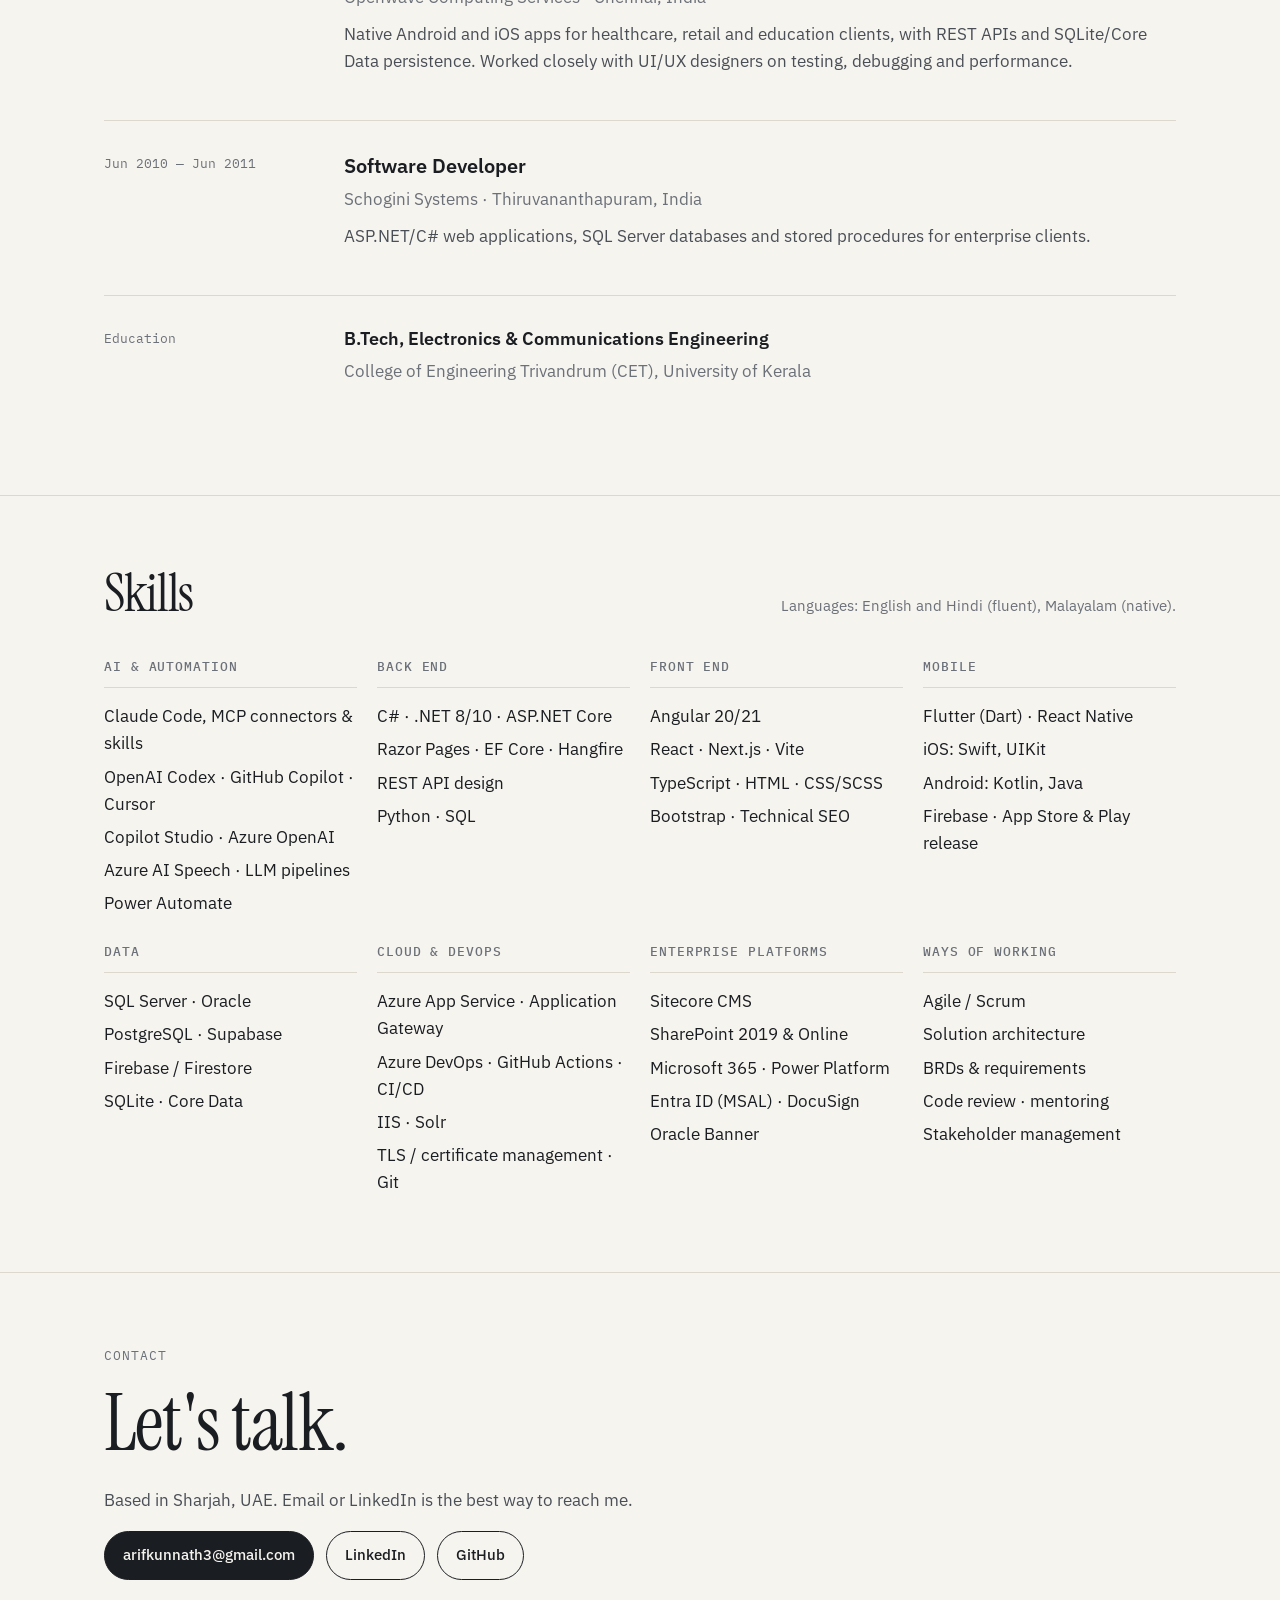
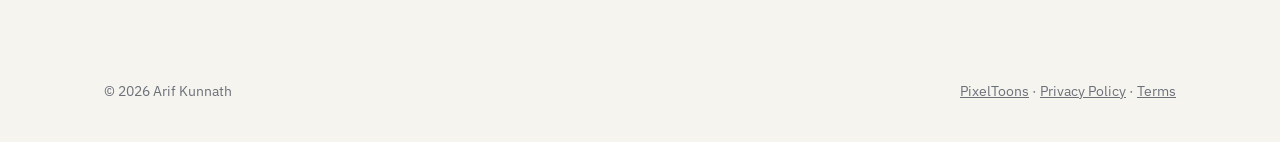
==== commit b3ee430b: "Add Ilan & Halin Adventures as a featured personal project - Second feature card on the home page wi" ====
--- a/index.html
+++ b/index.html
@@ -37,7 +37,7 @@
 </div></div>
 
 <section id="work"><div class="wrap">
-<div class="sec-head"><h2>Selected work</h2><p>A personal project first, then the university website and the systems I've built there. Most are internal, so they're shown as overviews, diagrams and screenshots rather than links.</p></div>
+<div class="sec-head"><h2>Selected work</h2><p>Two personal projects first, then the university website and the systems I've built there. Most are internal, so they're shown as overviews, diagrams and screenshots rather than links.</p></div>
 <a class="feature" href="pixeltoons/">
 <div class="art"><div class="pix"></div><img src="pixi.png" alt="" width="200" height="200"></div>
 <div class="body">
@@ -47,58 +47,67 @@
 <div class="foot" style="display:flex;flex-wrap:wrap;gap:6px;margin-bottom:22px"><span class="tag live">Live on YouTube</span><span class="tag">Python</span><span class="tag">GitHub Actions</span><span class="tag">Azure AI Speech</span></div>
 <span class="more">Visit PixelToons →</span>
 </div></a>
+<a class="feature game" href="projects/ilan-halin-adventures.html">
+<div class="art"><img src="assets/img/ih-title.webp" alt="Ilan &amp; Halin Adventures title screen" width="960" height="540"></div>
+<div class="body">
+<span class="num" style="font-family:var(--mono);font-size:12px;color:var(--muted)">02 · Personal project · 2026</span>
+<h3>Ilan &amp; Halin Adventures</h3>
+<p>A gentle 2D platformer I made for my two sons. The big brother runs, jumps and swims through five worlds collecting facts that are read aloud, while his little brother tags along as a companion who saves the day at the "Help!" spots. Every character, sound and song is generated from code.</p>
+<div class="foot" style="display:flex;flex-wrap:wrap;gap:6px;margin-bottom:22px"><span class="tag live">Playable in the browser</span><span class="tag">Phaser 3</span><span class="tag">JavaScript</span><span class="tag">Playwright</span></div>
+<span class="more">See the project →</span>
+</div></a>
 <div class="grid">
 <a class="card" href="projects/university-website.html">
-<div class="thumb"><svg class="dg" viewBox="0 0 780 300" role="img" xmlns="http://www.w3.org/2000/svg"><defs><marker id="ah10" viewBox="0 0 10 10" refX="9" refY="5" markerWidth="7" markerHeight="7" orient="auto-start-reverse"><path class="ah" d="M0,0 L10,5 L0,10 z"/></marker></defs><path class="e" d="M150,150.0 H190" marker-end="url(#ah10)"/><path class="e" d="M340,150.0 H365.0 V60.0 H390" marker-end="url(#ah10)"/><path class="e" d="M340,150.0 H390" marker-end="url(#ah10)"/><path class="e" d="M340,150.0 H365.0 V240.0 H390" marker-end="url(#ah10)"/><path class="e" d="M560,150.0 H585.0 V105.0 H610" marker-end="url(#ah10)"/><path class="e" d="M560,150.0 H585.0 V205.0 H610" marker-end="url(#ah10)"/><path class="e" d="M560,240.0 H585.0 V205.0 H610" marker-end="url(#ah10)"/><rect class="n alt" x="20" y="120" width="130" height="60" rx="8"/><text class="t" x="85.0" y="147.0" text-anchor="middle">Visitors</text><text class="s" x="85.0" y="163.0" text-anchor="middle">15,000+ students &amp; staff</text><rect class="n " x="190" y="120" width="150" height="60" rx="8"/><text class="t" x="265.0" y="147.0" text-anchor="middle">Application Gateway</text><text class="s" x="265.0" y="163.0" text-anchor="middle">wildcard TLS · routing</text><rect class="n alt" x="390" y="30" width="170" height="60" rx="8"/><text class="t" x="475.0" y="57.0" text-anchor="middle">Next.js front end</text><text class="s" x="475.0" y="73.0" text-anchor="middle">rendering · SEO metadata</text><rect class="n " x="390" y="120" width="170" height="60" rx="8"/><text class="t" x="475.0" y="147.0" text-anchor="middle">Sitecore CD</text><text class="s" x="475.0" y="163.0" text-anchor="middle">content delivery</text><rect class="n " x="390" y="210" width="170" height="60" rx="8"/><text class="t" x="475.0" y="237.0" text-anchor="middle">Sitecore CM</text><text class="s" x="475.0" y="253.0" text-anchor="middle">editors · publishing</text><rect class="n " x="610" y="75" width="150" height="60" rx="8"/><text class="t" x="685.0" y="102.0" text-anchor="middle">Solr</text><text class="s" x="685.0" y="118.0" text-anchor="middle">search indexes</text><rect class="n " x="610" y="175" width="150" height="60" rx="8"/><text class="t" x="685.0" y="202.0" text-anchor="middle">Databases</text><text class="s" x="685.0" y="218.0" text-anchor="middle">content &amp; config</text><text class="s" x="475" y="292" text-anchor="middle">Azure App Services · UAE North</text></svg></div>
-<span class="num">02 · 2021–present</span>
+<div class="thumb"><svg class="dg" viewBox="0 0 780 300" role="img" xmlns="http://www.w3.org/2000/svg"><defs><marker id="ah11" viewBox="0 0 10 10" refX="9" refY="5" markerWidth="7" markerHeight="7" orient="auto-start-reverse"><path class="ah" d="M0,0 L10,5 L0,10 z"/></marker></defs><path class="e" d="M150,150.0 H190" marker-end="url(#ah11)"/><path class="e" d="M340,150.0 H365.0 V60.0 H390" marker-end="url(#ah11)"/><path class="e" d="M340,150.0 H390" marker-end="url(#ah11)"/><path class="e" d="M340,150.0 H365.0 V240.0 H390" marker-end="url(#ah11)"/><path class="e" d="M560,150.0 H585.0 V105.0 H610" marker-end="url(#ah11)"/><path class="e" d="M560,150.0 H585.0 V205.0 H610" marker-end="url(#ah11)"/><path class="e" d="M560,240.0 H585.0 V205.0 H610" marker-end="url(#ah11)"/><rect class="n alt" x="20" y="120" width="130" height="60" rx="8"/><text class="t" x="85.0" y="147.0" text-anchor="middle">Visitors</text><text class="s" x="85.0" y="163.0" text-anchor="middle">15,000+ students &amp; staff</text><rect class="n " x="190" y="120" width="150" height="60" rx="8"/><text class="t" x="265.0" y="147.0" text-anchor="middle">Application Gateway</text><text class="s" x="265.0" y="163.0" text-anchor="middle">wildcard TLS · routing</text><rect class="n alt" x="390" y="30" width="170" height="60" rx="8"/><text class="t" x="475.0" y="57.0" text-anchor="middle">Next.js front end</text><text class="s" x="475.0" y="73.0" text-anchor="middle">rendering · SEO metadata</text><rect class="n " x="390" y="120" width="170" height="60" rx="8"/><text class="t" x="475.0" y="147.0" text-anchor="middle">Sitecore CD</text><text class="s" x="475.0" y="163.0" text-anchor="middle">content delivery</text><rect class="n " x="390" y="210" width="170" height="60" rx="8"/><text class="t" x="475.0" y="237.0" text-anchor="middle">Sitecore CM</text><text class="s" x="475.0" y="253.0" text-anchor="middle">editors · publishing</text><rect class="n " x="610" y="75" width="150" height="60" rx="8"/><text class="t" x="685.0" y="102.0" text-anchor="middle">Solr</text><text class="s" x="685.0" y="118.0" text-anchor="middle">search indexes</text><rect class="n " x="610" y="175" width="150" height="60" rx="8"/><text class="t" x="685.0" y="202.0" text-anchor="middle">Databases</text><text class="s" x="685.0" y="218.0" text-anchor="middle">content &amp; config</text><text class="s" x="475" y="292" text-anchor="middle">Azure App Services · UAE North</text></svg></div>
+<span class="num">03 · 2021–present</span>
 <h3>sharjah.ac.ae</h3>
 <p>The University of Sharjah website: Sitecore with a Next.js front end, run on Azure.</p>
 <div class="foot"><span class="tag live">Public</span><span class="tag">Sitecore</span><span class="tag">Next.js</span><span class="tag">Azure</span></div>
 </a><a class="card" href="projects/certificate-portal.html">
 <div class="thumb"><img src="assets/img/cert-dashboard.webp" alt=""></div>
-<span class="num">03 · 2026</span>
+<span class="num">04 · 2026</span>
 <h3>Certificate &amp; Survey Portal</h3>
 <p>Event feedback forms that issue bilingual certificates automatically.</p>
 <div class="foot"><span class="tag internal">Internal</span><span class="tag">.NET Razor Pages</span><span class="tag">SQL Server</span><span class="tag">IIS</span></div>
 </a><a class="card" href="projects/uos-mobile-app.html">
 <div class="thumb"><svg class="dg" viewBox="0 0 760 400" role="img" xmlns="http://www.w3.org/2000/svg"><defs><marker id="ah1" viewBox="0 0 10 10" refX="9" refY="5" markerWidth="7" markerHeight="7" orient="auto-start-reverse"><path class="ah" d="M0,0 L10,5 L0,10 z"/></marker></defs><path class="e" d="M95.0,150 V92" marker-end="url(#ah1)"/><path class="e" d="M170,182.0 H290" marker-end="url(#ah1)"/><path class="e" d="M460,182.0 H510.0 V56.0 H560" marker-end="url(#ah1)"/><path class="e" d="M460,182.0 H510.0 V134.0 H560" marker-end="url(#ah1)"/><path class="e" d="M460,182.0 H510.0 V212.0 H560" marker-end="url(#ah1)"/><path class="e" d="M460,182.0 H510.0 V290.0 H560" marker-end="url(#ah1)"/><path class="e" d="M230,328.0 H170" marker-end="url(#ah1)"/><path class="e" d="M95.0,300 V214" marker-end="url(#ah1)"/><rect class="n alt" x="20" y="150" width="150" height="64" rx="8"/><text class="t" x="95.0" y="179.0" text-anchor="middle">UoS Mobile App</text><text class="s" x="95.0" y="195.0" text-anchor="middle">Flutter · iOS &amp; Android</text><rect class="n " x="20" y="40" width="150" height="52" rx="8"/><text class="t" x="95.0" y="63.0" text-anchor="middle">Microsoft Entra ID</text><text class="s" x="95.0" y="79.0" text-anchor="middle">MSAL sign-in</text><rect class="n " x="20" y="300" width="150" height="56" rx="8"/><text class="t" x="95.0" y="325.0" text-anchor="middle">Firebase</text><text class="s" x="95.0" y="341.0" text-anchor="middle">Messaging + Firestore</text><rect class="n " x="230" y="300" width="150" height="56" rx="8"/><text class="t" x="305.0" y="325.0" text-anchor="middle">Notification admin</text><text class="s" x="305.0" y="341.0" text-anchor="middle">web console</text><rect class="n alt" x="290" y="135" width="170" height="94" rx="8"/><text class="t" x="375.0" y="179.0" text-anchor="middle">UOSApi</text><text class="s" x="375.0" y="195.0" text-anchor="middle">.NET · REST · read-only</text><rect class="n " x="560" y="30" width="180" height="52" rx="8"/><text class="t" x="650.0" y="53.0" text-anchor="middle">Student information</text><text class="s" x="650.0" y="69.0" text-anchor="middle">Oracle (Banner) views</text><rect class="n " x="560" y="108" width="180" height="52" rx="8"/><text class="t" x="650.0" y="131.0" text-anchor="middle">Fixed assets</text><text class="s" x="650.0" y="147.0" text-anchor="middle">SQL Server</text><rect class="n " x="560" y="186" width="180" height="52" rx="8"/><text class="t" x="650.0" y="209.0" text-anchor="middle">Library system</text><text class="s" x="650.0" y="225.0" text-anchor="middle">external HTTP API</text><rect class="n " x="560" y="264" width="180" height="52" rx="8"/><text class="t" x="650.0" y="287.0" text-anchor="middle">Service links</text><text class="s" x="650.0" y="303.0" text-anchor="middle">JSON configuration</text><text class="s" x="375" y="252" text-anchor="middle">token · rate limit · correlation ID</text><text class="s" x="375" y="266" text-anchor="middle">security headers · error handling</text></svg></div>
-<span class="num">04 · 2025–2026</span>
+<span class="num">05 · 2025–2026</span>
 <h3>UoS Mobile App</h3>
 <p>The university&#x27;s Flutter app for students, staff and visitors.</p>
 <div class="foot"><span class="tag internal">Internal</span><span class="tag">Flutter</span><span class="tag">Dart</span><span class="tag">Riverpod</span></div>
 </a><a class="card" href="projects/uos-api.html">
 <div class="thumb"><svg class="dg" viewBox="0 0 760 330" role="img" xmlns="http://www.w3.org/2000/svg"><defs><marker id="ah2" viewBox="0 0 10 10" refX="9" refY="5" markerWidth="7" markerHeight="7" orient="auto-start-reverse"><path class="ah" d="M0,0 L10,5 L0,10 z"/></marker></defs><path class="e" d="M170,165.0 H220" marker-end="url(#ah2)"/><path class="e" d="M420,165.0 H470" marker-end="url(#ah2)"/><path class="e" d="M580,165.0 H600.0 V55.0 H620" marker-end="url(#ah2)"/><path class="e" d="M580,165.0 H600.0 V125.0 H620" marker-end="url(#ah2)"/><path class="e" d="M580,165.0 H600.0 V195.0 H620" marker-end="url(#ah2)"/><path class="e" d="M580,165.0 H600.0 V265.0 H620" marker-end="url(#ah2)"/><rect class="n " x="20" y="135" width="150" height="60" rx="8"/><text class="t" x="95.0" y="162.0" text-anchor="middle">Mobile app</text><text class="s" x="95.0" y="178.0" text-anchor="middle">HTTPS + bearer token</text><rect class="n " x="220" y="40" width="200" height="250" rx="8"/><text class="t" x="320.0" y="170.0" text-anchor="middle"></text><rect class="n alt" x="470" y="120" width="110" height="90" rx="8"/><text class="t" x="525.0" y="162.0" text-anchor="middle">Controllers</text><text class="s" x="525.0" y="178.0" text-anchor="middle">11 endpoints</text><rect class="n " x="620" y="30" width="120" height="50" rx="8"/><text class="t" x="680.0" y="52.0" text-anchor="middle">Oracle</text><text class="s" x="680.0" y="68.0" text-anchor="middle">student data</text><rect class="n " x="620" y="100" width="120" height="50" rx="8"/><text class="t" x="680.0" y="122.0" text-anchor="middle">SQL Server</text><text class="s" x="680.0" y="138.0" text-anchor="middle">assets</text><rect class="n " x="620" y="170" width="120" height="50" rx="8"/><text class="t" x="680.0" y="192.0" text-anchor="middle">Library API</text><text class="s" x="680.0" y="208.0" text-anchor="middle">checkouts</text><rect class="n " x="620" y="240" width="120" height="50" rx="8"/><text class="t" x="680.0" y="262.0" text-anchor="middle">JSON</text><text class="s" x="680.0" y="278.0" text-anchor="middle">quick links</text><text class="s" x="320" y="62" text-anchor="middle">MIDDLEWARE PIPELINE</text><text class="s" x="320" y="98" text-anchor="middle">Exception handler</text><text class="s" x="320" y="130" text-anchor="middle">HTTPS / HSTS</text><text class="s" x="320" y="162" text-anchor="middle">Correlation ID</text><text class="s" x="320" y="194" text-anchor="middle">Security headers</text><text class="s" x="320" y="226" text-anchor="middle">Rate limit · 60/min/IP</text><text class="s" x="320" y="258" text-anchor="middle">Token validation</text></svg></div>
-<span class="num">05 · 2026</span>
+<span class="num">06 · 2026</span>
 <h3>UOSApi</h3>
 <p>A secure, read-only integration API between the mobile app and university systems.</p>
 <div class="foot"><span class="tag internal">Internal</span><span class="tag">.NET 10</span><span class="tag">ASP.NET Core</span><span class="tag">Oracle</span></div>
 </a><a class="card" href="projects/awards-portal.html">
 <div class="thumb"><svg class="dg" viewBox="0 0 780 300" role="img" xmlns="http://www.w3.org/2000/svg"><defs><marker id="ah4" viewBox="0 0 10 10" refX="9" refY="5" markerWidth="7" markerHeight="7" orient="auto-start-reverse"><path class="ah" d="M0,0 L10,5 L0,10 z"/></marker></defs><path class="e" d="M160,60.0 H210" marker-end="url(#ah4)"/><path class="e" d="M350,60.0 H375.0 V27.0 H400" marker-end="url(#ah4)"/><path class="e" d="M350,60.0 H375.0 V73.0 H400" marker-end="url(#ah4)"/><path class="e" d="M150,230.0 H175" marker-end="url(#ah4)"/><path class="e" d="M305,230.0 H330" marker-end="url(#ah4)"/><path class="e" d="M460,230.0 H485" marker-end="url(#ah4)"/><path class="e" d="M615,230.0 H640" marker-end="url(#ah4)"/><rect class="n alt" x="20" y="30" width="140" height="60" rx="8"/><text class="t" x="90.0" y="57.0" text-anchor="middle">Award</text><text class="s" x="90.0" y="73.0" text-anchor="middle">dates · access · publish</text><rect class="n alt" x="210" y="30" width="140" height="60" rx="8"/><text class="t" x="280.0" y="57.0" text-anchor="middle">Categories</text><text class="s" x="280.0" y="73.0" text-anchor="middle">EN / AR</text><rect class="n " x="400" y="10" width="110" height="34" rx="8"/><text class="t" x="455.0" y="32.0" text-anchor="middle">Eligibility</text><rect class="n " x="520" y="10" width="110" height="34" rx="8"/><text class="t" x="575.0" y="32.0" text-anchor="middle">Prizes</text><rect class="n " x="640" y="10" width="120" height="34" rx="8"/><text class="t" x="700.0" y="32.0" text-anchor="middle">Form schema</text><rect class="n " x="400" y="56" width="110" height="34" rx="8"/><text class="t" x="455.0" y="78.0" text-anchor="middle">Workflow</text><rect class="n " x="520" y="56" width="110" height="34" rx="8"/><text class="t" x="575.0" y="78.0" text-anchor="middle">Rubric</text><rect class="n " x="640" y="56" width="120" height="34" rx="8"/><text class="t" x="700.0" y="78.0" text-anchor="middle">Reviewers</text><rect class="n " x="20" y="200" width="130" height="60" rx="8"/><text class="t" x="85.0" y="227.0" text-anchor="middle">Application</text><text class="s" x="85.0" y="243.0" text-anchor="middle">nomination</text><rect class="n " x="175" y="200" width="130" height="60" rx="8"/><text class="t" x="240.0" y="227.0" text-anchor="middle">Eligibility</text><text class="s" x="240.0" y="243.0" text-anchor="middle">screening</text><rect class="n " x="330" y="200" width="130" height="60" rx="8"/><text class="t" x="395.0" y="227.0" text-anchor="middle">Review</text><text class="s" x="395.0" y="243.0" text-anchor="middle">weighted scoring</text><rect class="n " x="485" y="200" width="130" height="60" rx="8"/><text class="t" x="550.0" y="227.0" text-anchor="middle">Decision</text><text class="s" x="550.0" y="243.0" text-anchor="middle">approval</text><rect class="n " x="640" y="200" width="120" height="60" rx="8"/><text class="t" x="700.0" y="227.0" text-anchor="middle">Fulfilment</text><text class="s" x="700.0" y="243.0" text-anchor="middle">close-out</text><text class="s" x="20" y="172" text-anchor="start">PER-CATEGORY WORKFLOW STAGES (each can be switched on or off, with assigned people)</text></svg></div>
-<span class="num">06 · 2026</span>
+<span class="num">07 · 2026</span>
 <h3>Excellence Awards Portal</h3>
 <p>Configure university awards: categories, prizes, forms, rubrics and review workflow.</p>
 <div class="foot"><span class="tag internal">Internal</span><span class="tag">Angular 20</span><span class="tag">.NET 8</span><span class="tag">EF Core</span></div>
 </a><a class="card" href="projects/marketing-services.html">
 <div class="thumb"><svg class="dg" viewBox="0 0 780 320" role="img" xmlns="http://www.w3.org/2000/svg"><defs><marker id="ah5" viewBox="0 0 10 10" refX="9" refY="5" markerWidth="7" markerHeight="7" orient="auto-start-reverse"><path class="ah" d="M0,0 L10,5 L0,10 z"/></marker></defs><path class="e" d="M140,150.0 H175" marker-end="url(#ah5)"/><path class="e" d="M295,150.0 H330" marker-end="url(#ah5)"/><path class="e" d="M450,150.0 H470.0 V55.0 H490" marker-end="url(#ah5)"/><path class="e" d="M450,150.0 H490" marker-end="url(#ah5)"/><path class="e" d="M450,150.0 H470.0 V245.0 H490" marker-end="url(#ah5)"/><path class="e" d="M610,55.0 H630.0 V150.0 H650" marker-end="url(#ah5)"/><path class="e" d="M610,150.0 H650" marker-end="url(#ah5)"/><path class="e" d="M610,245.0 H630.0 V150.0 H650" marker-end="url(#ah5)"/><path class="e" d="M705.0,180 V240" marker-end="url(#ah5)"/><rect class="n alt" x="20" y="120" width="120" height="60" rx="8"/><text class="t" x="80.0" y="147.0" text-anchor="middle">Requester</text><text class="s" x="80.0" y="163.0" text-anchor="middle">submits request</text><rect class="n " x="175" y="120" width="120" height="60" rx="8"/><text class="t" x="235.0" y="147.0" text-anchor="middle">Receiver</text><text class="s" x="235.0" y="163.0" text-anchor="middle">review</text><rect class="n " x="330" y="120" width="120" height="60" rx="8"/><text class="t" x="390.0" y="147.0" text-anchor="middle">Distributor</text><text class="s" x="390.0" y="163.0" text-anchor="middle">routes &amp; assigns</text><rect class="n " x="490" y="30" width="120" height="50" rx="8"/><text class="t" x="550.0" y="60.0" text-anchor="middle">Design</text><rect class="n " x="490" y="125" width="120" height="50" rx="8"/><text class="t" x="550.0" y="155.0" text-anchor="middle">Multimedia</text><rect class="n " x="490" y="220" width="120" height="50" rx="8"/><text class="t" x="550.0" y="250.0" text-anchor="middle">Marketing</text><rect class="n " x="650" y="120" width="110" height="60" rx="8"/><text class="t" x="705.0" y="147.0" text-anchor="middle">Gate Keeper</text><text class="s" x="705.0" y="163.0" text-anchor="middle">final approval</text><rect class="n alt" x="650" y="240" width="110" height="50" rx="8"/><text class="t" x="705.0" y="270.0" text-anchor="middle">Completed</text><text class="s" x="235" y="220" text-anchor="middle">Every return or rejection needs a reason;</text><text class="s" x="235" y="236" text-anchor="middle">a resubmitted request goes back to the stage</text><text class="s" x="235" y="252" text-anchor="middle">that returned it. SLA timers on each stage.</text></svg></div>
-<span class="num">07 · 2026</span>
+<span class="num">08 · 2026</span>
 <h3>Marketing Services Portal</h3>
 <p>Request management for the Marketing Department with multi-stage routing and SLAs.</p>
 <div class="foot"><span class="tag internal">Internal</span><span class="tag">Angular 21</span><span class="tag">.NET 10</span><span class="tag">EF Core</span></div>
 </a><a class="card" href="projects/media-coverage.html">
 <div class="thumb"><svg class="dg" viewBox="0 0 780 300" role="img" xmlns="http://www.w3.org/2000/svg"><defs><marker id="ah6" viewBox="0 0 10 10" refX="9" refY="5" markerWidth="7" markerHeight="7" orient="auto-start-reverse"><path class="ah" d="M0,0 L10,5 L0,10 z"/></marker></defs><path class="e" d="M150,145.0 H190" marker-end="url(#ah6)"/><path class="e" d="M320,145.0 H350.0 V70.0 H380" marker-end="url(#ah6)"/><path class="e" d="M320,145.0 H350.0 V220.0 H380" marker-end="url(#ah6)"/><path class="e" d="M570,70.0 H600.0 V145.0 H630" marker-end="url(#ah6)"/><path class="e" d="M570,220.0 H600.0 V145.0 H630" marker-end="url(#ah6)"/><rect class="n alt" x="20" y="115" width="130" height="60" rx="8"/><text class="t" x="85.0" y="142.0" text-anchor="middle">Requester</text><text class="s" x="85.0" y="158.0" text-anchor="middle">event details</text><rect class="n " x="190" y="115" width="130" height="60" rx="8"/><text class="t" x="255.0" y="142.0" text-anchor="middle">Approver</text><text class="s" x="255.0" y="158.0" text-anchor="middle">named on request</text><rect class="n " x="380" y="40" width="190" height="60" rx="8"/><text class="t" x="475.0" y="67.0" text-anchor="middle">Editing &amp; Publishing</text><text class="s" x="475.0" y="83.0" text-anchor="middle">news coverage</text><rect class="n " x="380" y="190" width="190" height="60" rx="8"/><text class="t" x="475.0" y="217.0" text-anchor="middle">Multimedia</text><text class="s" x="475.0" y="233.0" text-anchor="middle">photo · video</text><rect class="n alt" x="630" y="115" width="130" height="60" rx="8"/><text class="t" x="695.0" y="150.0" text-anchor="middle">Completed</text><text class="s" x="475" y="140" text-anchor="middle">two parallel</text><text class="s" x="475" y="156" text-anchor="middle">section lanes</text></svg></div>
-<span class="num">08 · 2026</span>
+<span class="num">09 · 2026</span>
 <h3>Media Coverage Portal</h3>
 <p>Bilingual, right-to-left aware portal for Media Center coverage requests.</p>
 <div class="foot"><span class="tag internal">Internal</span><span class="tag">Angular 21 (zoneless)</span><span class="tag">.NET 10</span><span class="tag">SQL Server</span></div>
 </a><a class="card" href="projects/research-outreach.html">
 <div class="thumb"><svg class="dg" viewBox="0 0 780 320" role="img" xmlns="http://www.w3.org/2000/svg"><defs><marker id="ah7" viewBox="0 0 10 10" refX="9" refY="5" markerWidth="7" markerHeight="7" orient="auto-start-reverse"><path class="ah" d="M0,0 L10,5 L0,10 z"/></marker></defs><path class="e" d="M160,60.0 H200" marker-end="url(#ah7)"/><path class="e" d="M340,60.0 H380" marker-end="url(#ah7)"/><path class="e" d="M520,60.0 H560" marker-end="url(#ah7)"/><path class="e" d="M660.0,90 V150" marker-end="url(#ah7)"/><path class="e" d="M560,180.0 H520" marker-end="url(#ah7)"/><path class="e" d="M330,180.0 H290" marker-end="url(#ah7)"/><path class="e" d="M210.0,210 V250" marker-end="url(#ah7)"/><rect class="n alt" x="20" y="30" width="140" height="60" rx="8"/><text class="t" x="90.0" y="57.0" text-anchor="middle">Import</text><text class="s" x="90.0" y="73.0" text-anchor="middle">orgs + contacts</text><rect class="n " x="200" y="30" width="140" height="60" rx="8"/><text class="t" x="270.0" y="57.0" text-anchor="middle">Recipient lists</text><text class="s" x="270.0" y="73.0" text-anchor="middle">static or filtered</text><rect class="n " x="380" y="30" width="140" height="60" rx="8"/><text class="t" x="450.0" y="57.0" text-anchor="middle">Campaign</text><text class="s" x="450.0" y="73.0" text-anchor="middle">rich HTML email</text><rect class="n " x="560" y="30" width="200" height="60" rx="8"/><text class="t" x="660.0" y="57.0" text-anchor="middle">Resolve audience</text><text class="s" x="660.0" y="73.0" text-anchor="middle">dedupe · unsubscribes · invalid</text><rect class="n " x="560" y="150" width="200" height="60" rx="8"/><text class="t" x="660.0" y="177.0" text-anchor="middle">Recipient snapshot</text><text class="s" x="660.0" y="193.0" text-anchor="middle">up to 200,000</text><rect class="n " x="330" y="150" width="190" height="60" rx="8"/><text class="t" x="425.0" y="177.0" text-anchor="middle">Background jobs</text><text class="s" x="425.0" y="193.0" text-anchor="middle">Hangfire · batches · retry</text><rect class="n " x="130" y="150" width="160" height="60" rx="8"/><text class="t" x="210.0" y="185.0" text-anchor="middle">University SMTP</text><rect class="n alt" x="130" y="250" width="160" height="50" rx="8"/><text class="t" x="210.0" y="272.0" text-anchor="middle">Delivery logs</text><text class="s" x="210.0" y="288.0" text-anchor="middle">progress counters</text></svg></div>
-<span class="num">09 · 2026</span>
+<span class="num">10 · 2026</span>
 <h3>Research Outreach Announcements</h3>
 <p>Bulk email campaigns to research partners, built to send to 200,000 recipients.</p>
 <div class="foot"><span class="tag internal">Internal</span><span class="tag">.NET 10</span><span class="tag">React + TypeScript</span><span class="tag">Hangfire</span></div>
 </a><a class="card" href="projects/sharepoint-solutions.html">
 <div class="thumb"><svg class="dg" viewBox="0 0 780 210" role="img" xmlns="http://www.w3.org/2000/svg"><defs><marker id="ah8" viewBox="0 0 10 10" refX="9" refY="5" markerWidth="7" markerHeight="7" orient="auto-start-reverse"><path class="ah" d="M0,0 L10,5 L0,10 z"/></marker></defs><path class="e" d="M110,100.0 H135" marker-end="url(#ah8)"/><path class="e" d="M235,100.0 H260" marker-end="url(#ah8)"/><path class="e" d="M380,100.0 H405" marker-end="url(#ah8)"/><path class="e" d="M495,100.0 H520" marker-end="url(#ah8)"/><path class="e" d="M650,100.0 H675" marker-end="url(#ah8)"/><rect class="n alt" x="10" y="70" width="100" height="60" rx="8"/><text class="t" x="60.0" y="97.0" text-anchor="middle">Initiator</text><text class="s" x="60.0" y="113.0" text-anchor="middle">new request</text><rect class="n " x="135" y="70" width="100" height="60" rx="8"/><text class="t" x="185.0" y="105.0" text-anchor="middle">Dept. head</text><rect class="n " x="260" y="70" width="120" height="60" rx="8"/><text class="t" x="320.0" y="105.0" text-anchor="middle">Dean / Director</text><rect class="n " x="405" y="70" width="90" height="60" rx="8"/><text class="t" x="450.0" y="97.0" text-anchor="middle">Budget</text><text class="s" x="450.0" y="113.0" text-anchor="middle">review</text><rect class="n " x="520" y="70" width="130" height="60" rx="8"/><text class="t" x="585.0" y="105.0" text-anchor="middle">Vice Chancellor</text><rect class="n alt" x="675" y="70" width="90" height="60" rx="8"/><text class="t" x="720.0" y="105.0" text-anchor="middle">HR</text><text class="s" x="390" y="170" text-anchor="middle">Request to Recruit: each role gets its own list, approval and report views</text></svg></div>
-<span class="num">10 · 2019–2025</span>
+<span class="num">11 · 2019–2025</span>
 <h3>SharePoint Business Solutions</h3>
 <p>Recruitment approvals and a community contacts database on SharePoint on-premises.</p>
 <div class="foot"><span class="tag internal">Internal</span><span class="tag">SharePoint 2019</span><span class="tag">C# / .NET Framework</span><span class="tag">Web parts</span></div>
--- a/assets/site.css
+++ b/assets/site.css
@@ -175,3 +175,11 @@
 .xp .hl{gap:8px}
 .xp .hl li{font-size:15.5px}
 .xp.edu h3{font-size:18px}
+
+/* v3: game feature + gallery */
+.feature.game .art{background:#CFEBD9;padding:28px}
+.feature.game .art img{width:100%;height:auto;border-radius:12px;box-shadow:0 0 0 1px #00000022,0 12px 30px -12px #0000004d;aspect-ratio:16/9}
+.gallery{display:grid;grid-template-columns:1fr 1fr;gap:20px}
+.gallery figure{margin:0}
+.gallery img{width:100%;height:auto;aspect-ratio:16/9}
+@media (max-width:700px){.gallery{grid-template-columns:1fr}}
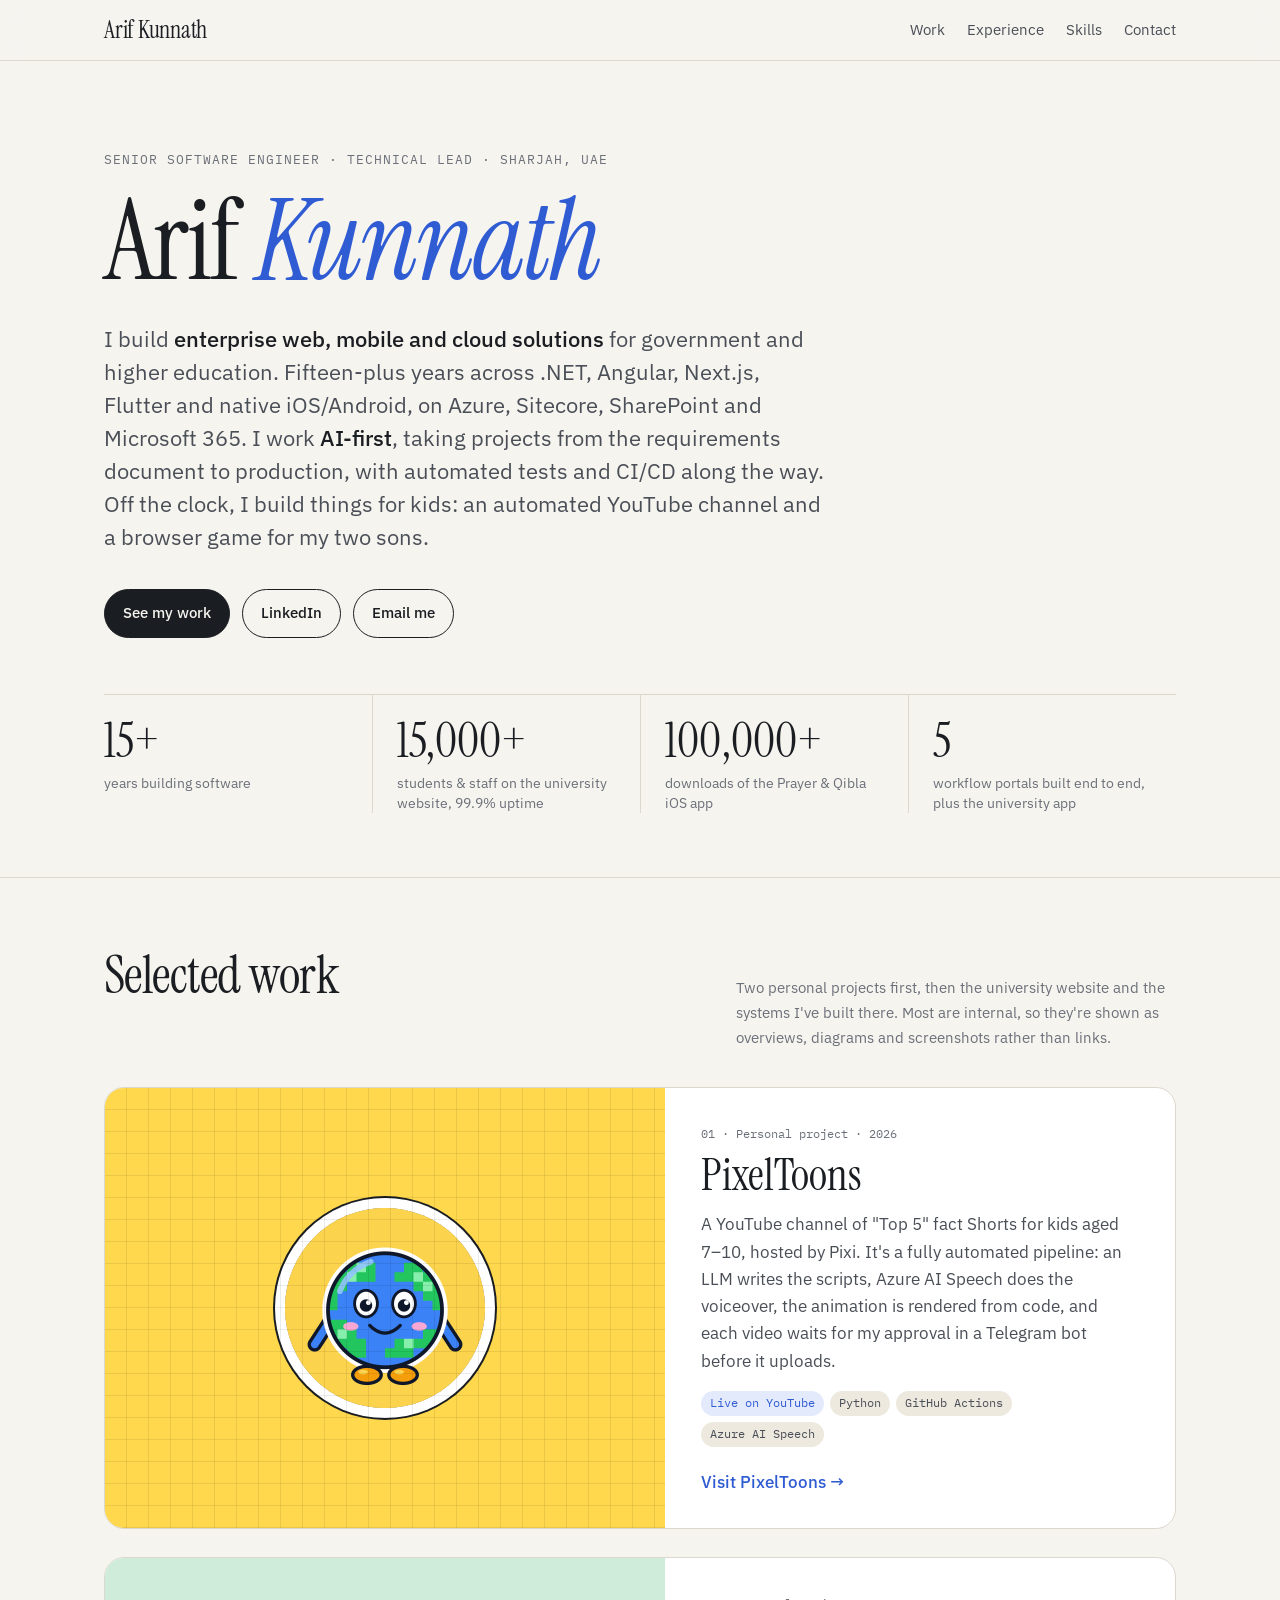
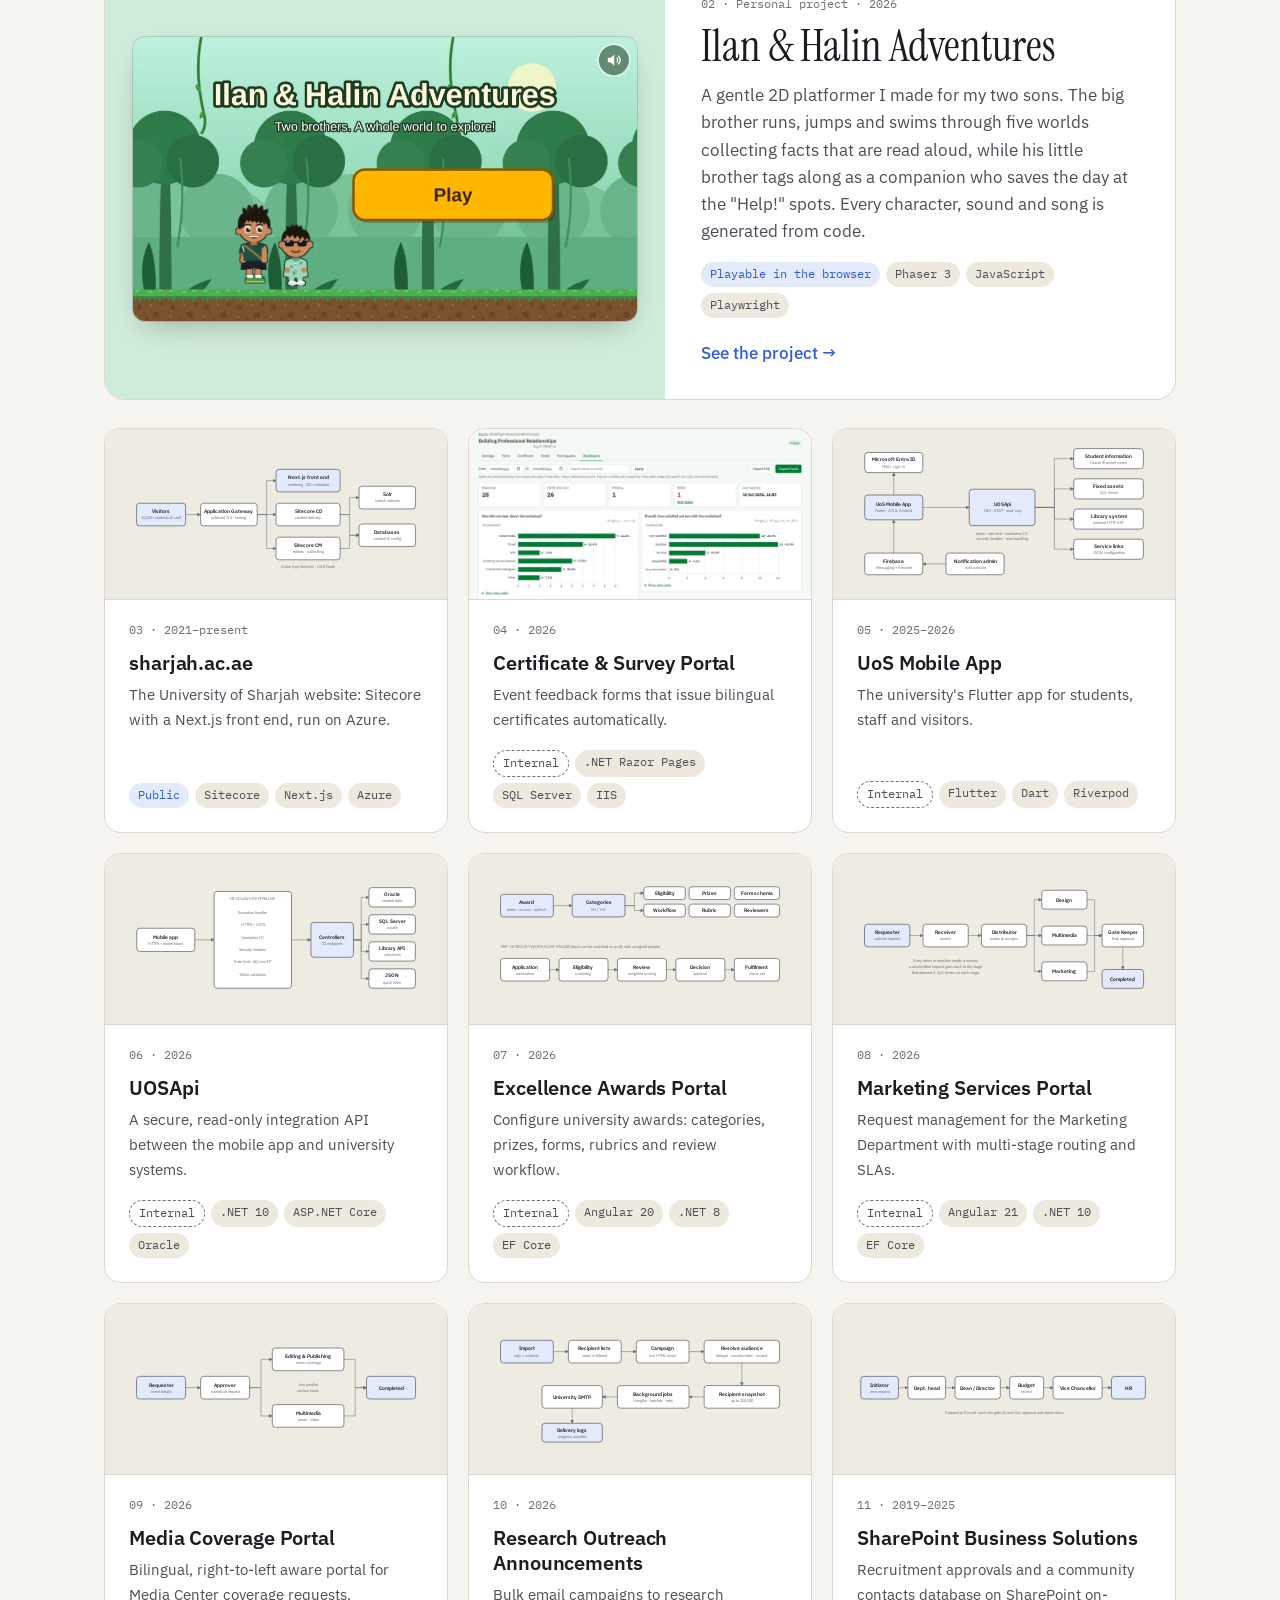
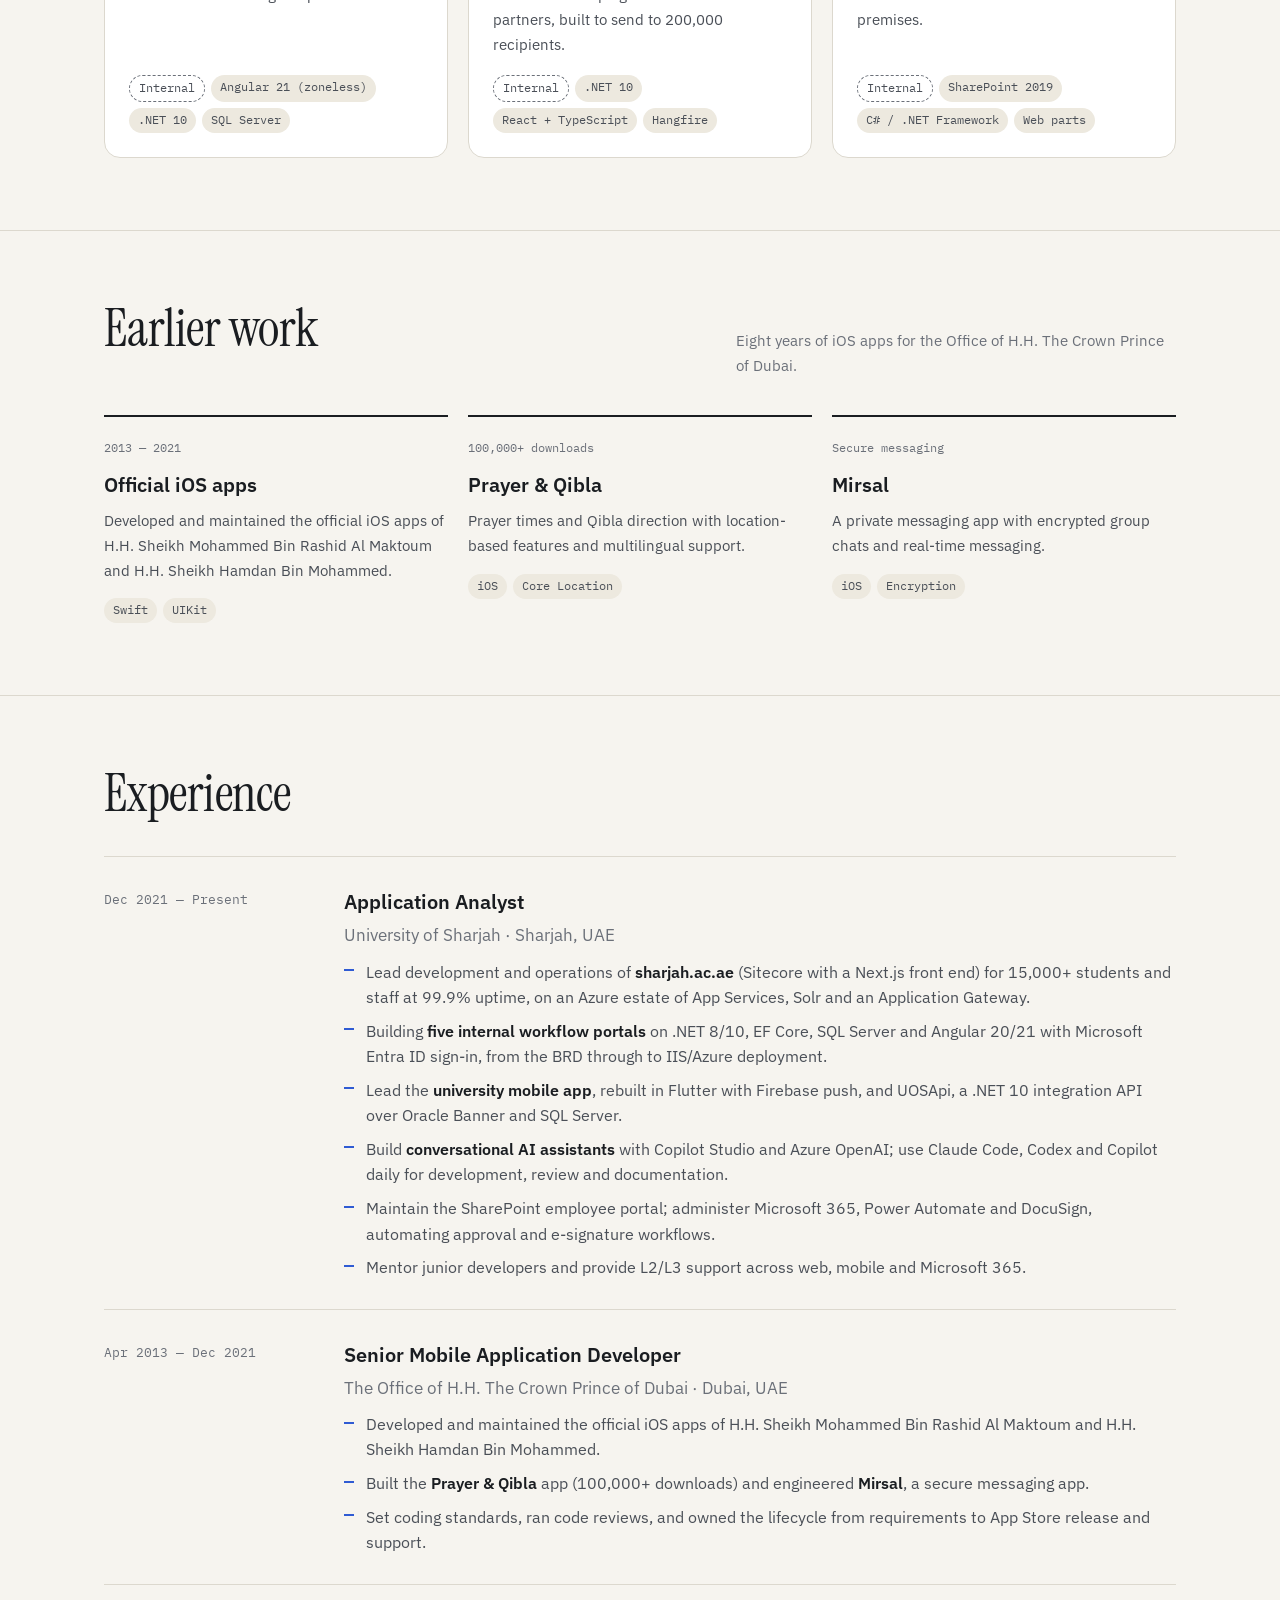
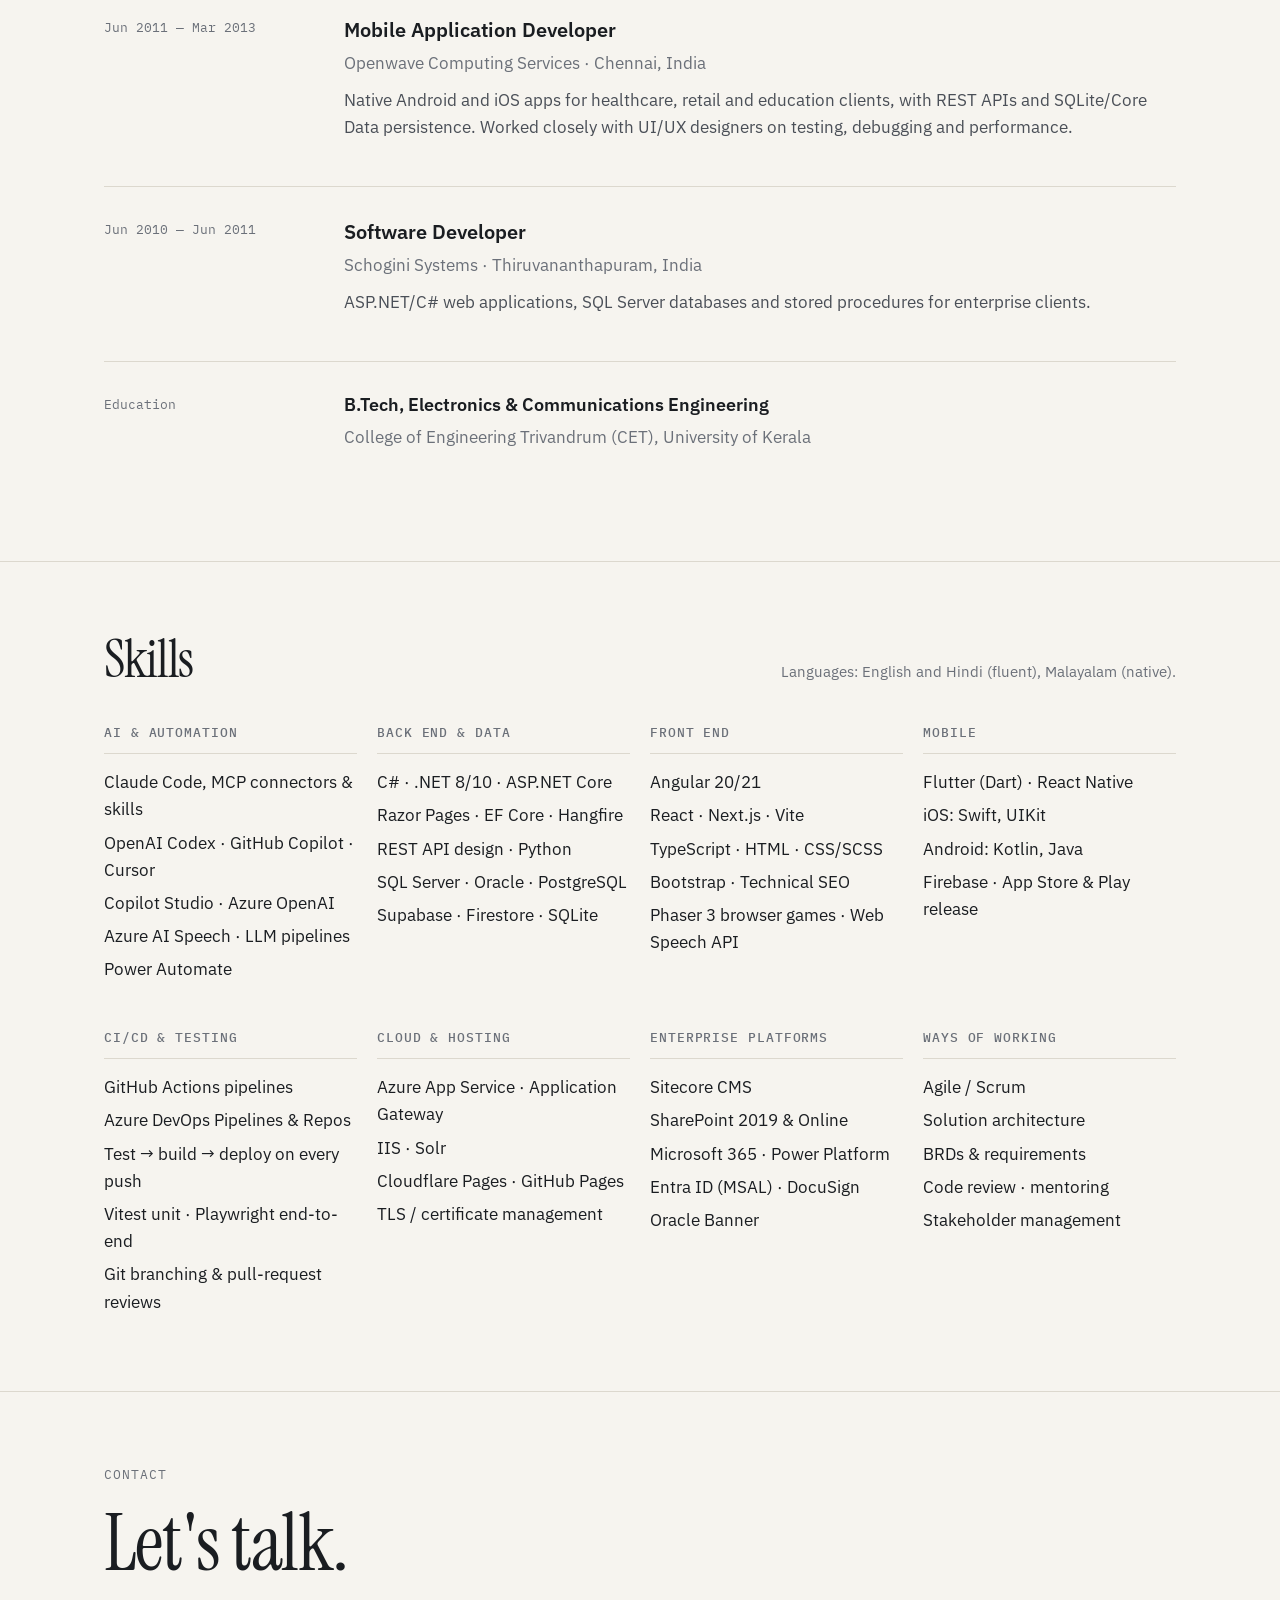
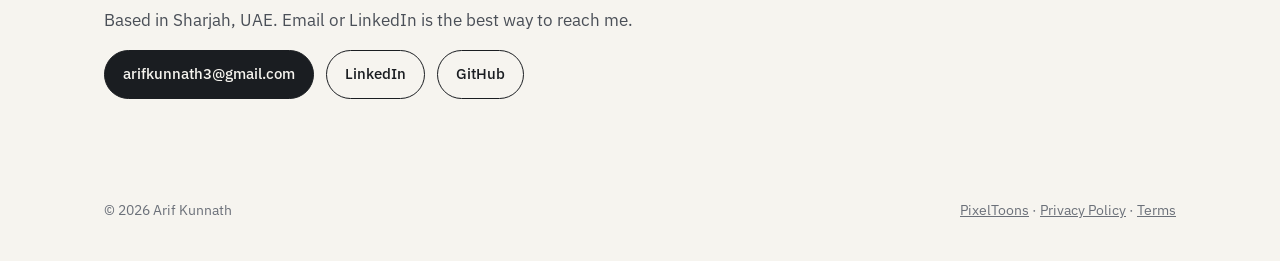
==== commit 4b64ff04: "Update skills and intro: CI/CD & testing, game development - New "CI/CD & testing" skill group (GitH" ====
--- a/index.html
+++ b/index.html
@@ -15,7 +15,7 @@
 <link rel="icon" href="data:image/svg+xml,%3Csvg xmlns='http://www.w3.org/2000/svg' viewBox='0 0 64 64'%3E%3Crect width='64' height='64' rx='14' fill='%231A1D21'/%3E%3Ctext x='32' y='44' font-family='Georgia' font-size='34' fill='%23F6F4EF' text-anchor='middle'%3EAK%3C/text%3E%3C/svg%3E">
 <link rel="preconnect" href="https://fonts.googleapis.com"><link rel="preconnect" href="https://fonts.gstatic.com" crossorigin><link href="https://fonts.googleapis.com/css2?family=IBM+Plex+Mono:wght@400;500&family=IBM+Plex+Sans:wght@400;500;600&family=Instrument+Serif:ital@0;1&display=swap" rel="stylesheet">
 <link rel="stylesheet" href="assets/site.css">
-<script type="application/ld+json">{"@context":"https://schema.org","@type":"Person","name":"Arif Kunnath","jobTitle":"Senior Software Engineer","worksFor":{"@type":"CollegeOrUniversity","name":"University of Sharjah"},"address":{"@type":"PostalAddress","addressLocality":"Sharjah","addressCountry":"AE"},"alumniOf":"College of Engineering Trivandrum","url":"https://arifkunnath.github.io/","sameAs":["https://www.linkedin.com/in/arif-kunnath/","https://github.com/arifkunnath"]}</script>
+<script type="application/ld+json">{"@context":"https://schema.org","@type":"Person","name":"Arif Kunnath","jobTitle":"Senior Software Engineer","knowsAbout":[".NET","Angular","Next.js","Flutter","Azure","Sitecore","SharePoint","CI/CD","GitHub Actions","Playwright","Phaser"],"worksFor":{"@type":"CollegeOrUniversity","name":"University of Sharjah"},"address":{"@type":"PostalAddress","addressLocality":"Sharjah","addressCountry":"AE"},"alumniOf":"College of Engineering Trivandrum","url":"https://arifkunnath.github.io/","sameAs":["https://www.linkedin.com/in/arif-kunnath/","https://github.com/arifkunnath"]}</script>
 </head>
 <body>
 <a class="skip" href="#main">Skip to content</a><header class="top"><div class="wrap">
@@ -26,7 +26,7 @@
 <div class="hero"><div class="wrap">
 <p class="eyebrow">Senior Software Engineer · Technical Lead · Sharjah, UAE</p>
 <h1>Arif <em>Kunnath</em></h1>
-<p class="lede">I build <strong>enterprise web, mobile and cloud solutions</strong> for government and higher education. Fifteen-plus years across .NET, Angular, Next.js, Flutter and native iOS/Android, on Azure, Sitecore, SharePoint and Microsoft 365. I work <strong>AI-first</strong>, taking projects from the requirements document to production.</p>
+<p class="lede">I build <strong>enterprise web, mobile and cloud solutions</strong> for government and higher education. Fifteen-plus years across .NET, Angular, Next.js, Flutter and native iOS/Android, on Azure, Sitecore, SharePoint and Microsoft 365. I work <strong>AI-first</strong>, taking projects from the requirements document to production, with automated tests and CI/CD along the way. Off the clock, I build things for kids: an automated YouTube channel and a browser game for my two sons.</p>
 <div class="btns"><a class="btn primary" href="#work">See my work</a><a class="btn" href="https://www.linkedin.com/in/arif-kunnath/">LinkedIn</a><a class="btn" href="mailto:arifkunnath3@gmail.com">Email me</a></div>
 <dl class="stats">
 <div><dt>15+</dt><dd>years building software</dd></div>
@@ -160,11 +160,11 @@
 <div class="sec-head"><h2>Skills</h2><p>Languages: English and Hindi (fluent), Malayalam (native).</p></div>
 <div class="skills">
 <div class="skill"><h3>AI &amp; automation</h3><ul><li>Claude Code, MCP connectors &amp; skills</li><li>OpenAI Codex · GitHub Copilot · Cursor</li><li>Copilot Studio · Azure OpenAI</li><li>Azure AI Speech · LLM pipelines</li><li>Power Automate</li></ul></div>
-<div class="skill"><h3>Back end</h3><ul><li>C# · .NET 8/10 · ASP.NET Core</li><li>Razor Pages · EF Core · Hangfire</li><li>REST API design</li><li>Python · SQL</li></ul></div>
-<div class="skill"><h3>Front end</h3><ul><li>Angular 20/21</li><li>React · Next.js · Vite</li><li>TypeScript · HTML · CSS/SCSS</li><li>Bootstrap · Technical SEO</li></ul></div>
+<div class="skill"><h3>Back end &amp; data</h3><ul><li>C# · .NET 8/10 · ASP.NET Core</li><li>Razor Pages · EF Core · Hangfire</li><li>REST API design · Python</li><li>SQL Server · Oracle · PostgreSQL</li><li>Supabase · Firestore · SQLite</li></ul></div>
+<div class="skill"><h3>Front end</h3><ul><li>Angular 20/21</li><li>React · Next.js · Vite</li><li>TypeScript · HTML · CSS/SCSS</li><li>Bootstrap · Technical SEO</li><li>Phaser 3 browser games · Web Speech API</li></ul></div>
 <div class="skill"><h3>Mobile</h3><ul><li>Flutter (Dart) · React Native</li><li>iOS: Swift, UIKit</li><li>Android: Kotlin, Java</li><li>Firebase · App Store &amp; Play release</li></ul></div>
-<div class="skill"><h3>Data</h3><ul><li>SQL Server · Oracle</li><li>PostgreSQL · Supabase</li><li>Firebase / Firestore</li><li>SQLite · Core Data</li></ul></div>
-<div class="skill"><h3>Cloud &amp; DevOps</h3><ul><li>Azure App Service · Application Gateway</li><li>Azure DevOps · GitHub Actions · CI/CD</li><li>IIS · Solr</li><li>TLS / certificate management · Git</li></ul></div>
+<div class="skill"><h3>CI/CD &amp; testing</h3><ul><li>GitHub Actions pipelines</li><li>Azure DevOps Pipelines &amp; Repos</li><li>Test → build → deploy on every push</li><li>Vitest unit · Playwright end-to-end</li><li>Git branching &amp; pull-request reviews</li></ul></div>
+<div class="skill"><h3>Cloud &amp; hosting</h3><ul><li>Azure App Service · Application Gateway</li><li>IIS · Solr</li><li>Cloudflare Pages · GitHub Pages</li><li>TLS / certificate management</li></ul></div>
 <div class="skill"><h3>Enterprise platforms</h3><ul><li>Sitecore CMS</li><li>SharePoint 2019 &amp; Online</li><li>Microsoft 365 · Power Platform</li><li>Entra ID (MSAL) · DocuSign</li><li>Oracle Banner</li></ul></div>
 <div class="skill"><h3>Ways of working</h3><ul><li>Agile / Scrum</li><li>Solution architecture</li><li>BRDs &amp; requirements</li><li>Code review · mentoring</li><li>Stakeholder management</li></ul></div>
 </div>
--- a/assets/site.css
+++ b/assets/site.css
@@ -183,3 +183,5 @@
 .gallery figure{margin:0}
 .gallery img{width:100%;height:auto;aspect-ratio:16/9}
 @media (max-width:700px){.gallery{grid-template-columns:1fr}}
+
+.skills{row-gap:40px}
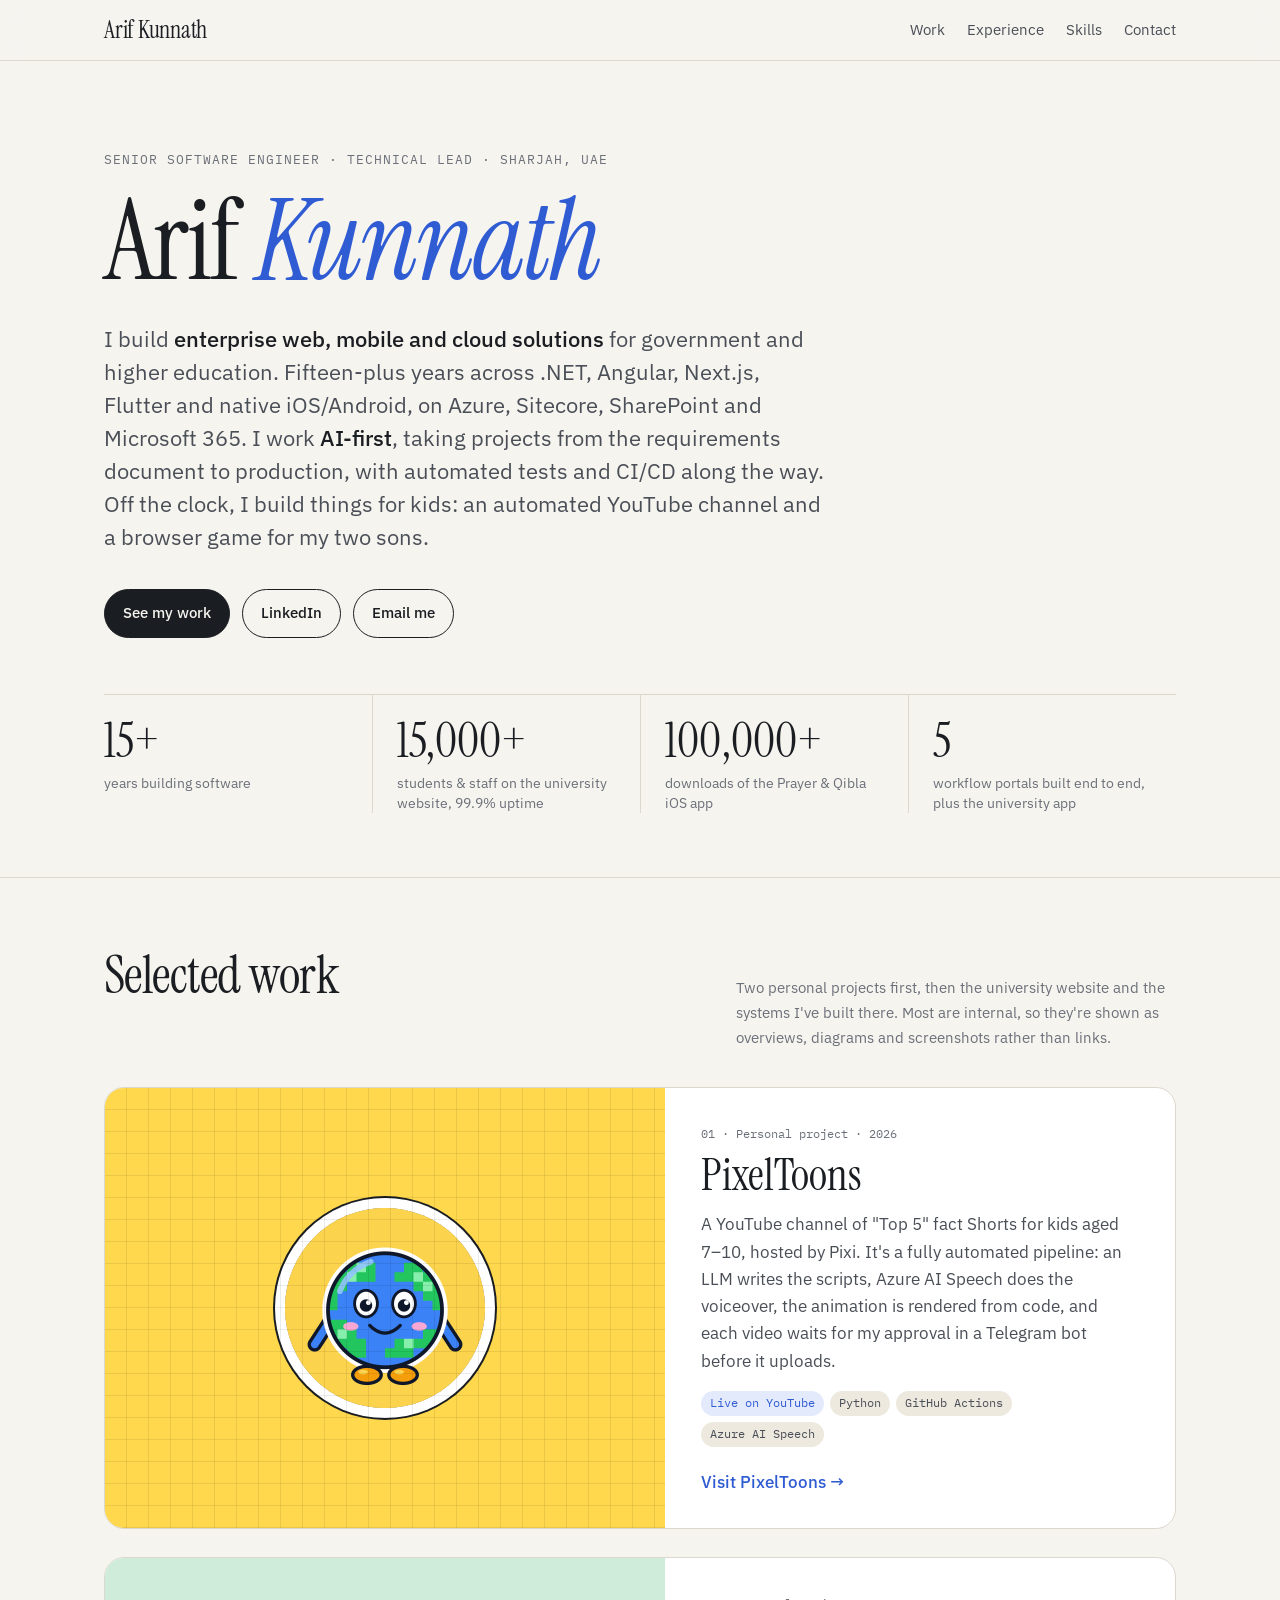
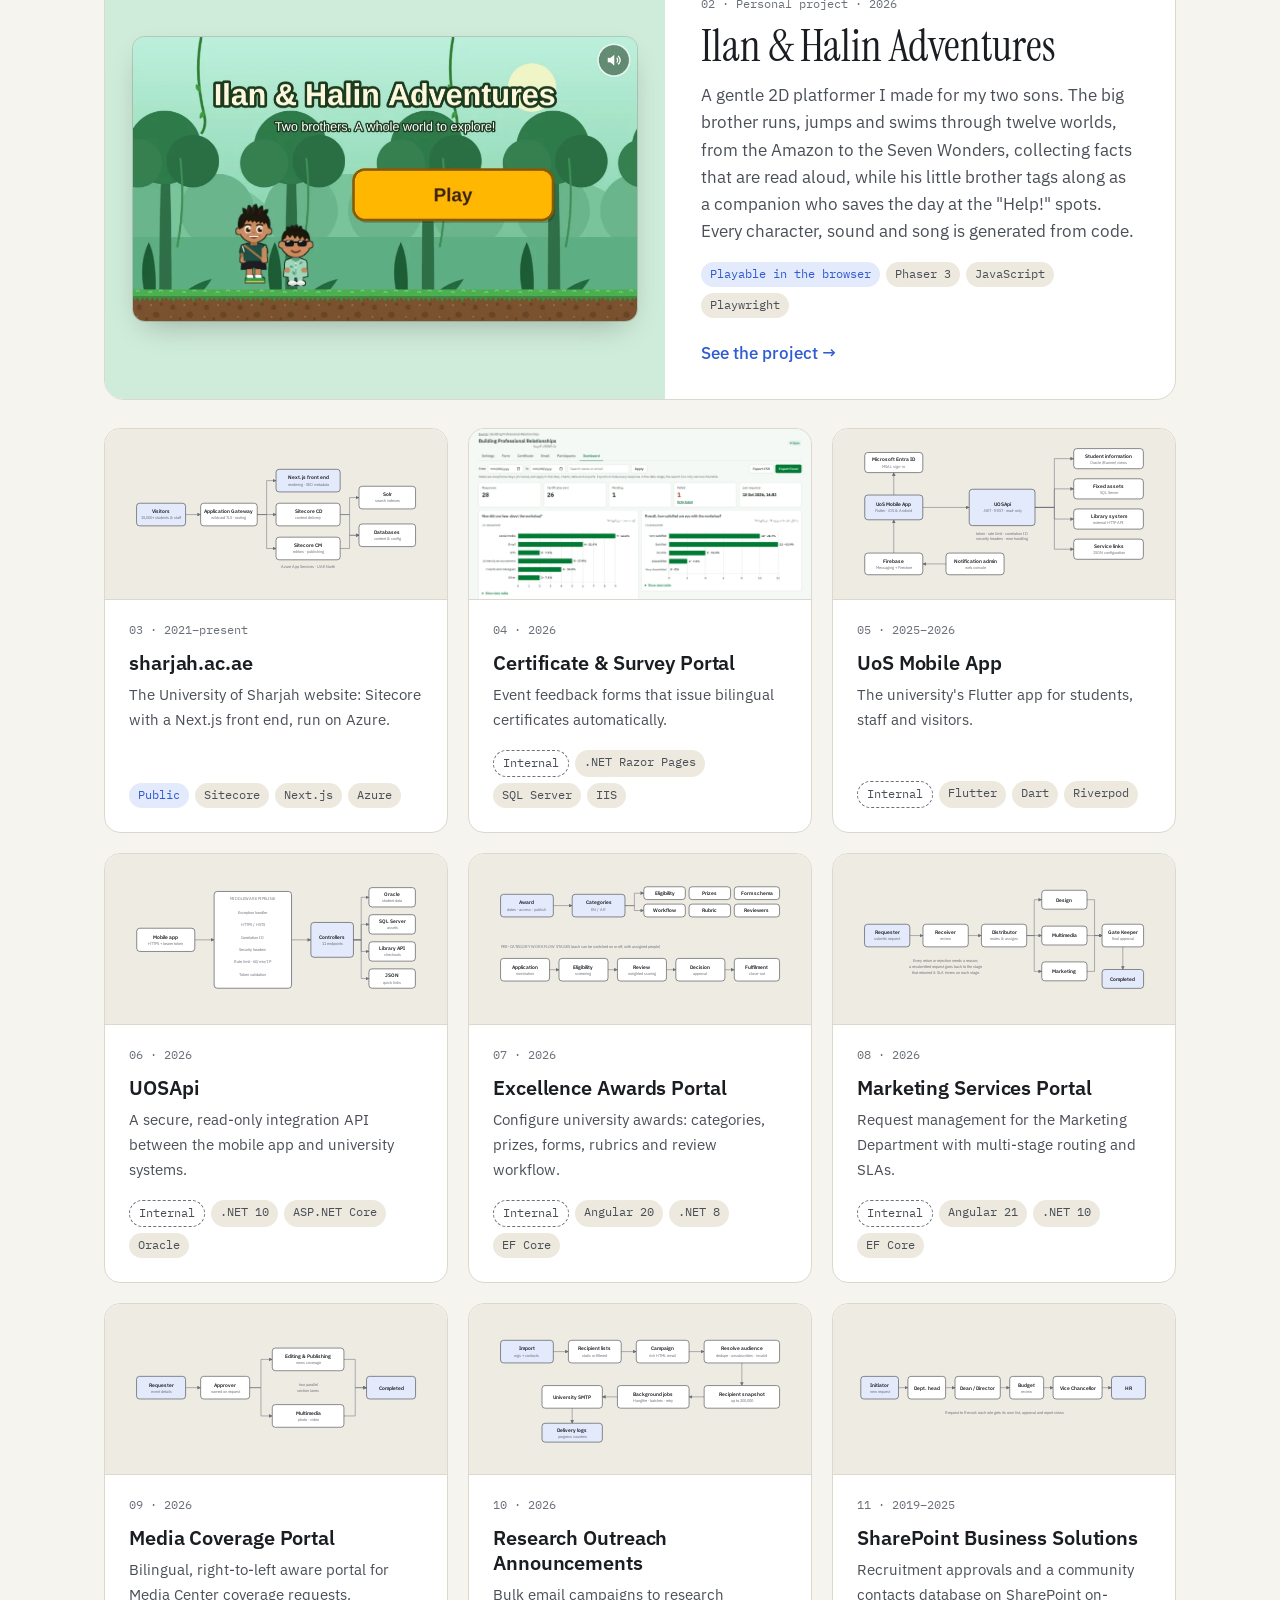
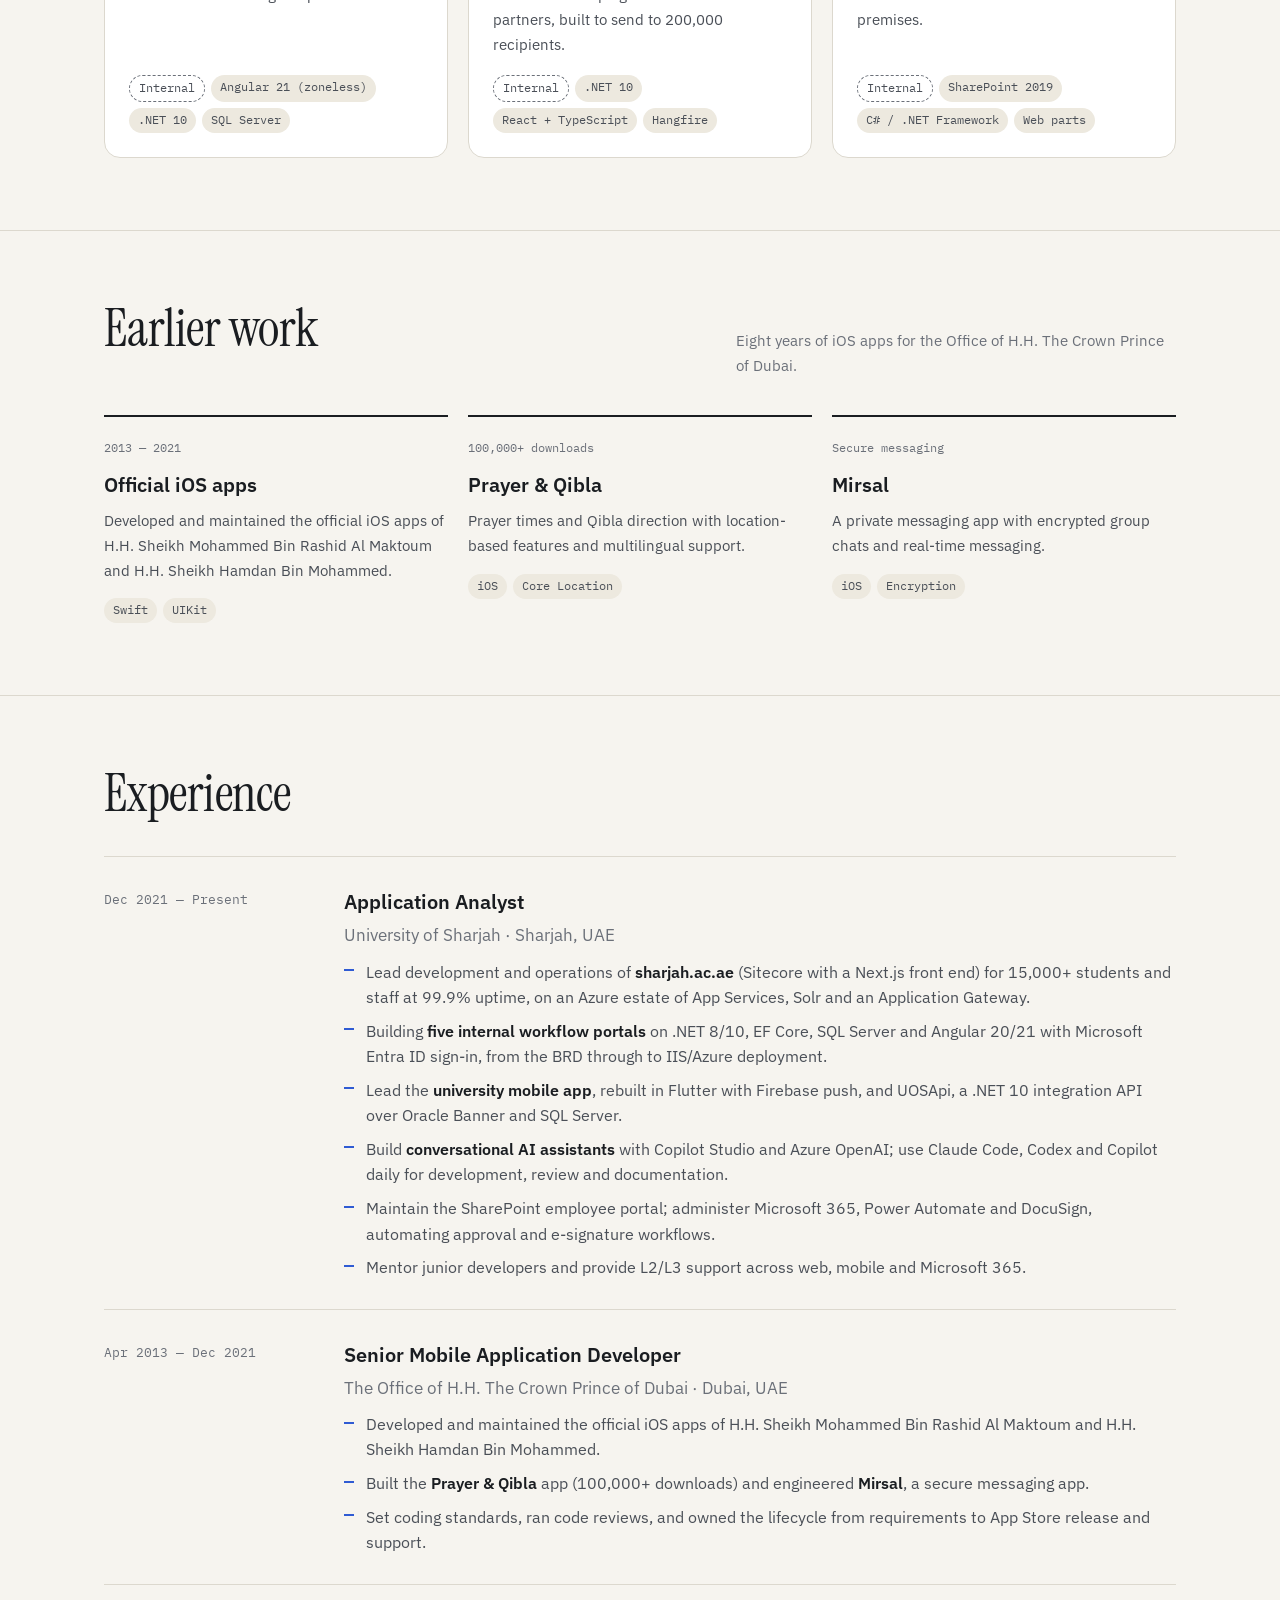
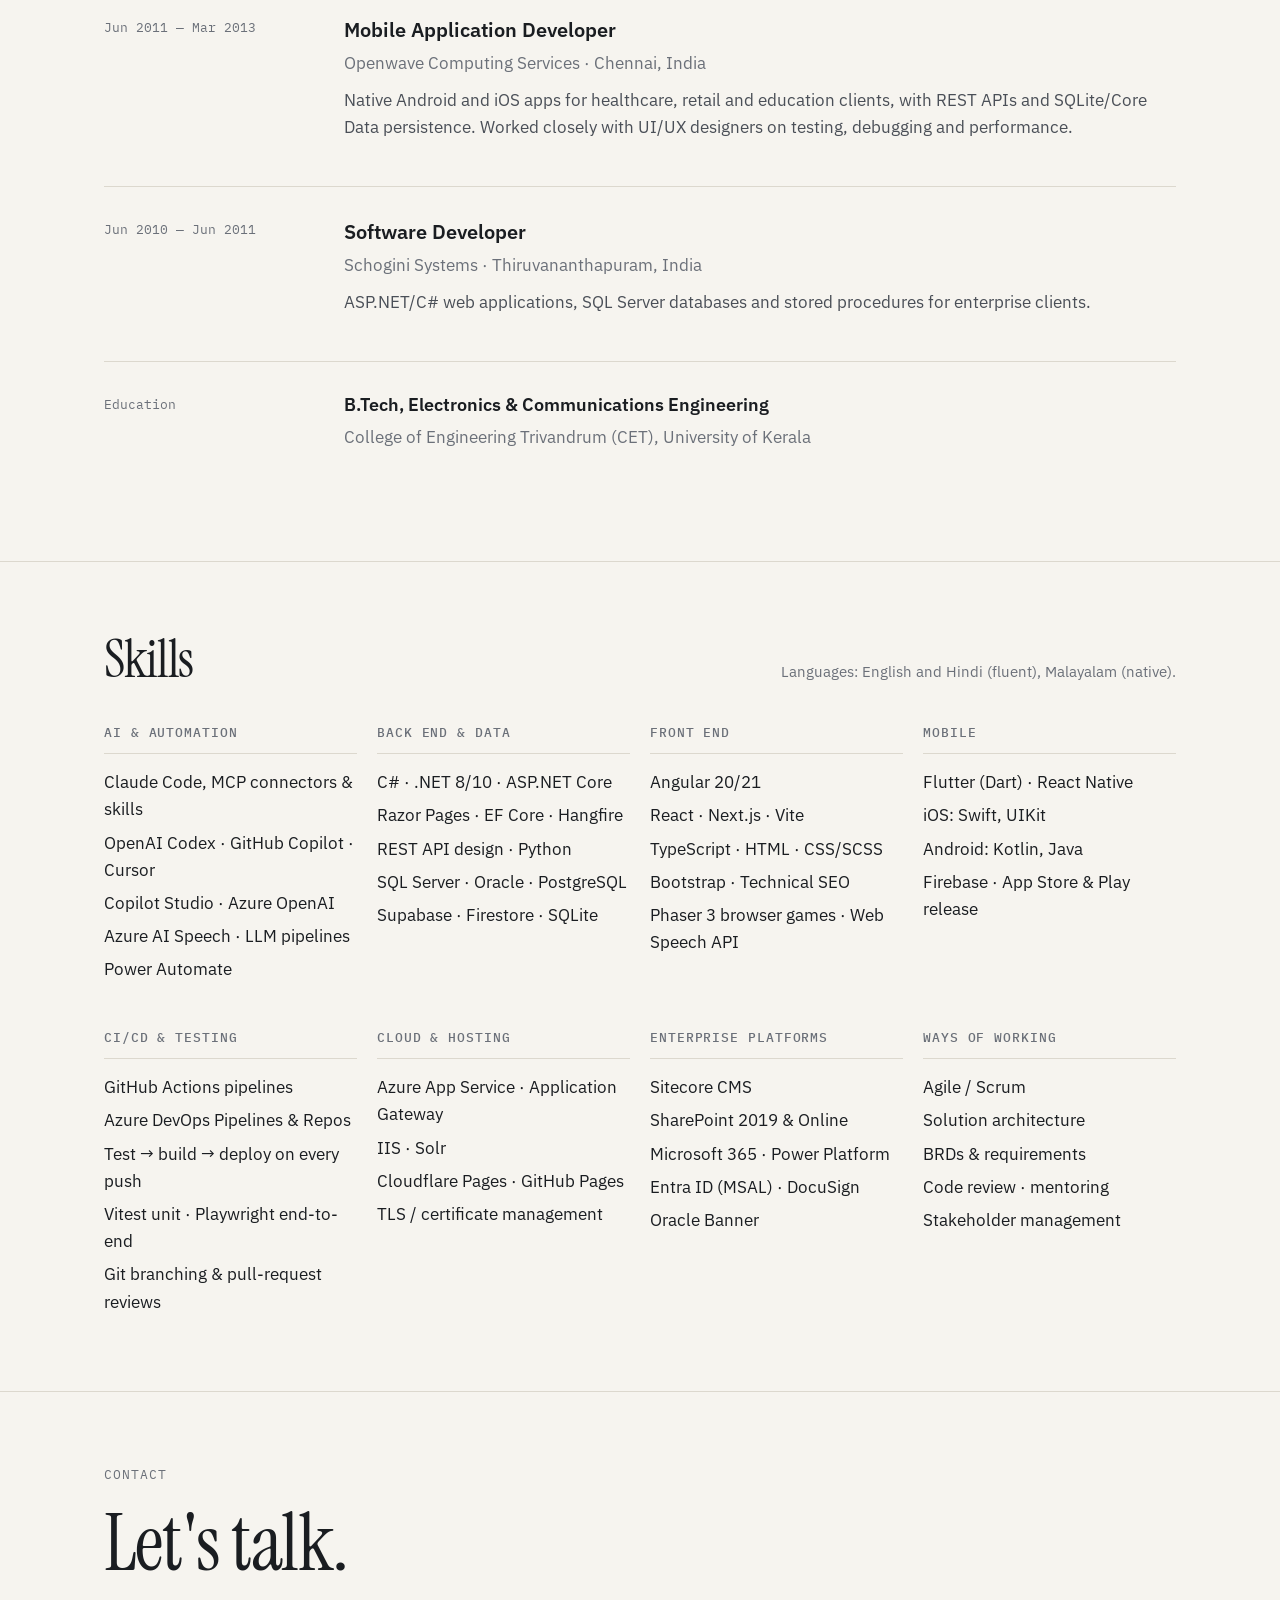
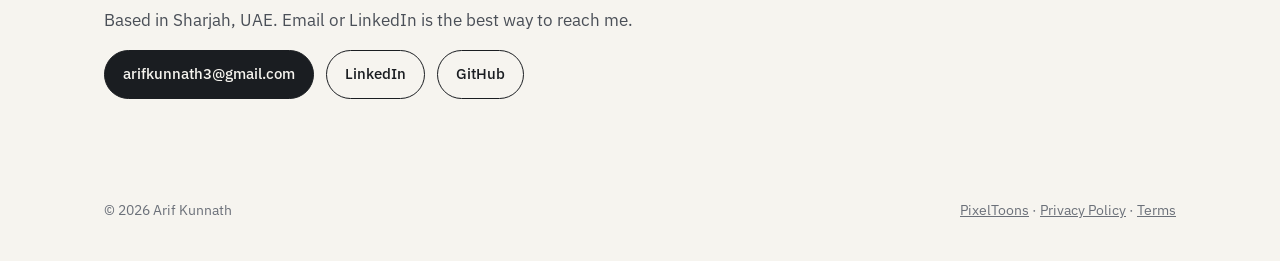
==== commit 4778bee2: "Ilan & Halin Adventures: update to twelve worlds - Copy now covers all 12 worlds and 62 read-aloud f" ====
--- a/index.html
+++ b/index.html
@@ -52,7 +52,7 @@
 <div class="body">
 <span class="num" style="font-family:var(--mono);font-size:12px;color:var(--muted)">02 · Personal project · 2026</span>
 <h3>Ilan &amp; Halin Adventures</h3>
-<p>A gentle 2D platformer I made for my two sons. The big brother runs, jumps and swims through five worlds collecting facts that are read aloud, while his little brother tags along as a companion who saves the day at the "Help!" spots. Every character, sound and song is generated from code.</p>
+<p>A gentle 2D platformer I made for my two sons. The big brother runs, jumps and swims through twelve worlds, from the Amazon to the Seven Wonders, collecting facts that are read aloud, while his little brother tags along as a companion who saves the day at the "Help!" spots. Every character, sound and song is generated from code.</p>
 <div class="foot" style="display:flex;flex-wrap:wrap;gap:6px;margin-bottom:22px"><span class="tag live">Playable in the browser</span><span class="tag">Phaser 3</span><span class="tag">JavaScript</span><span class="tag">Playwright</span></div>
 <span class="more">See the project →</span>
 </div></a>
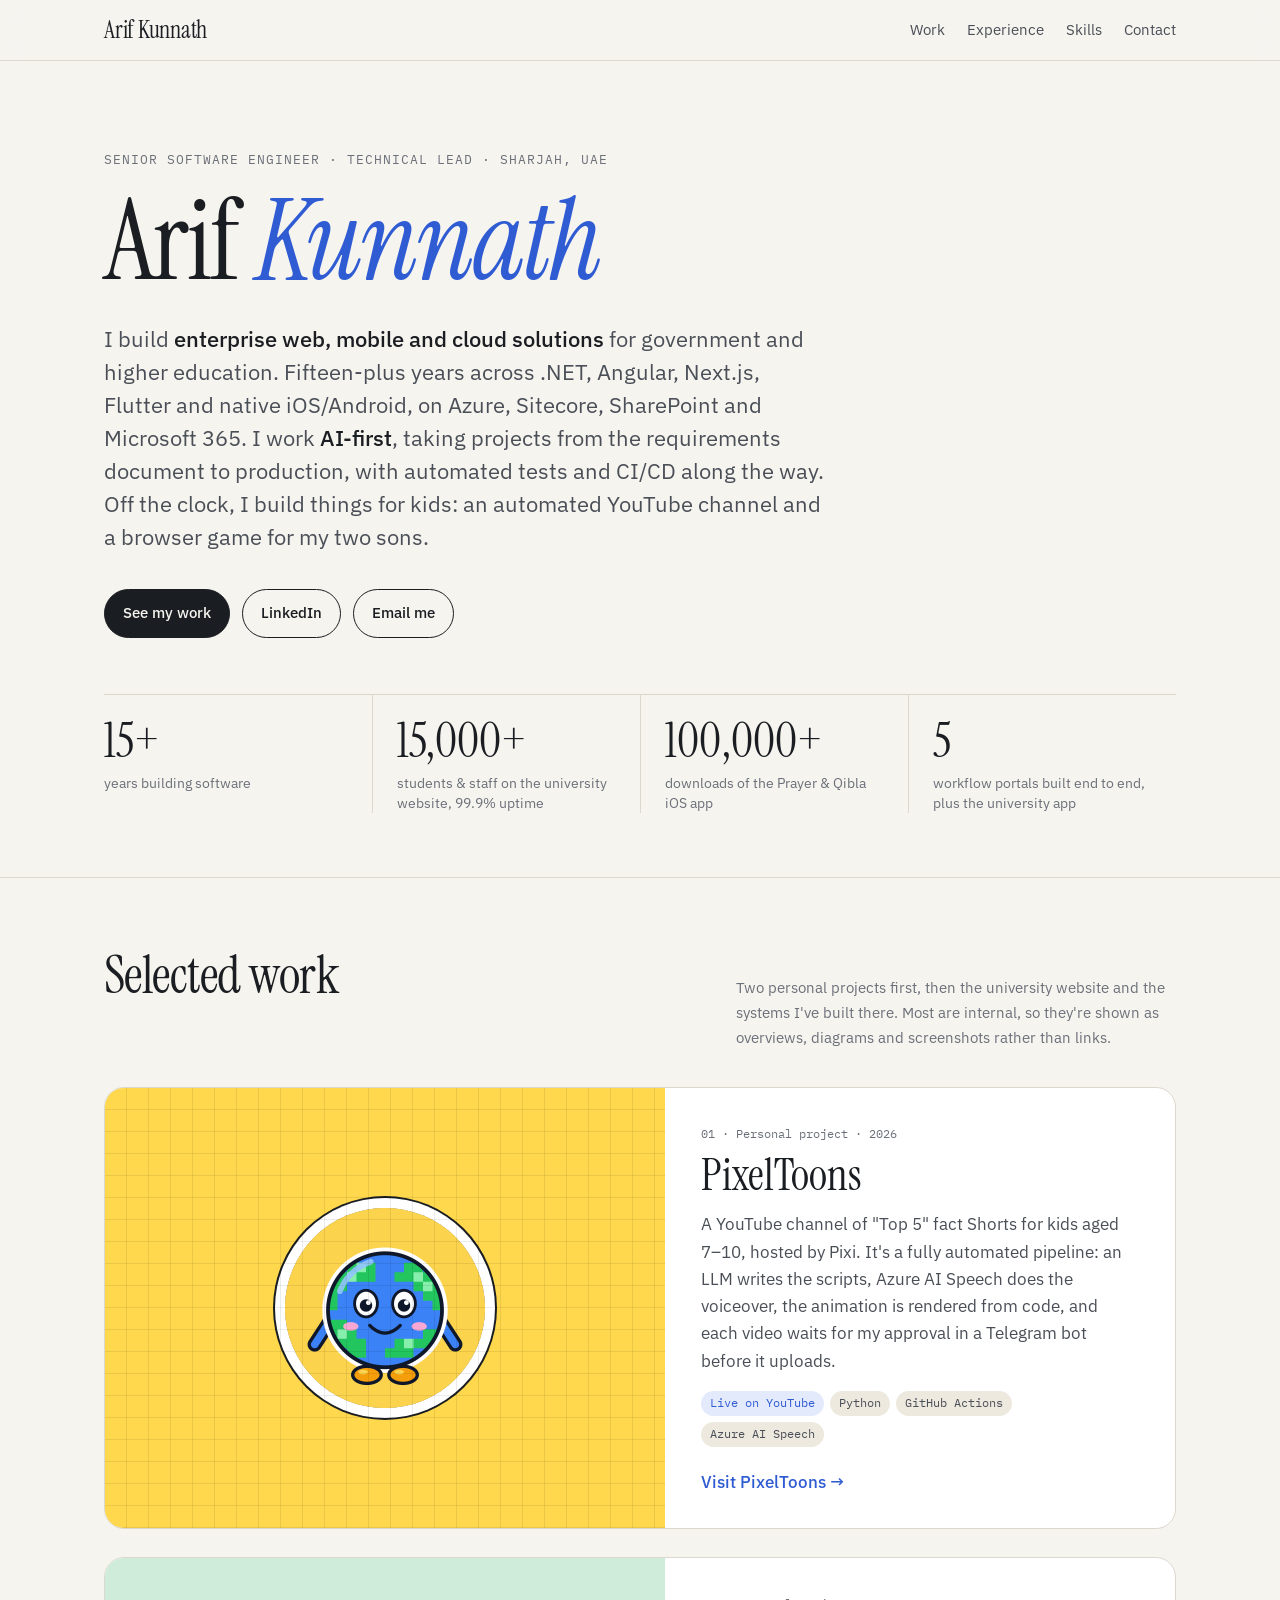
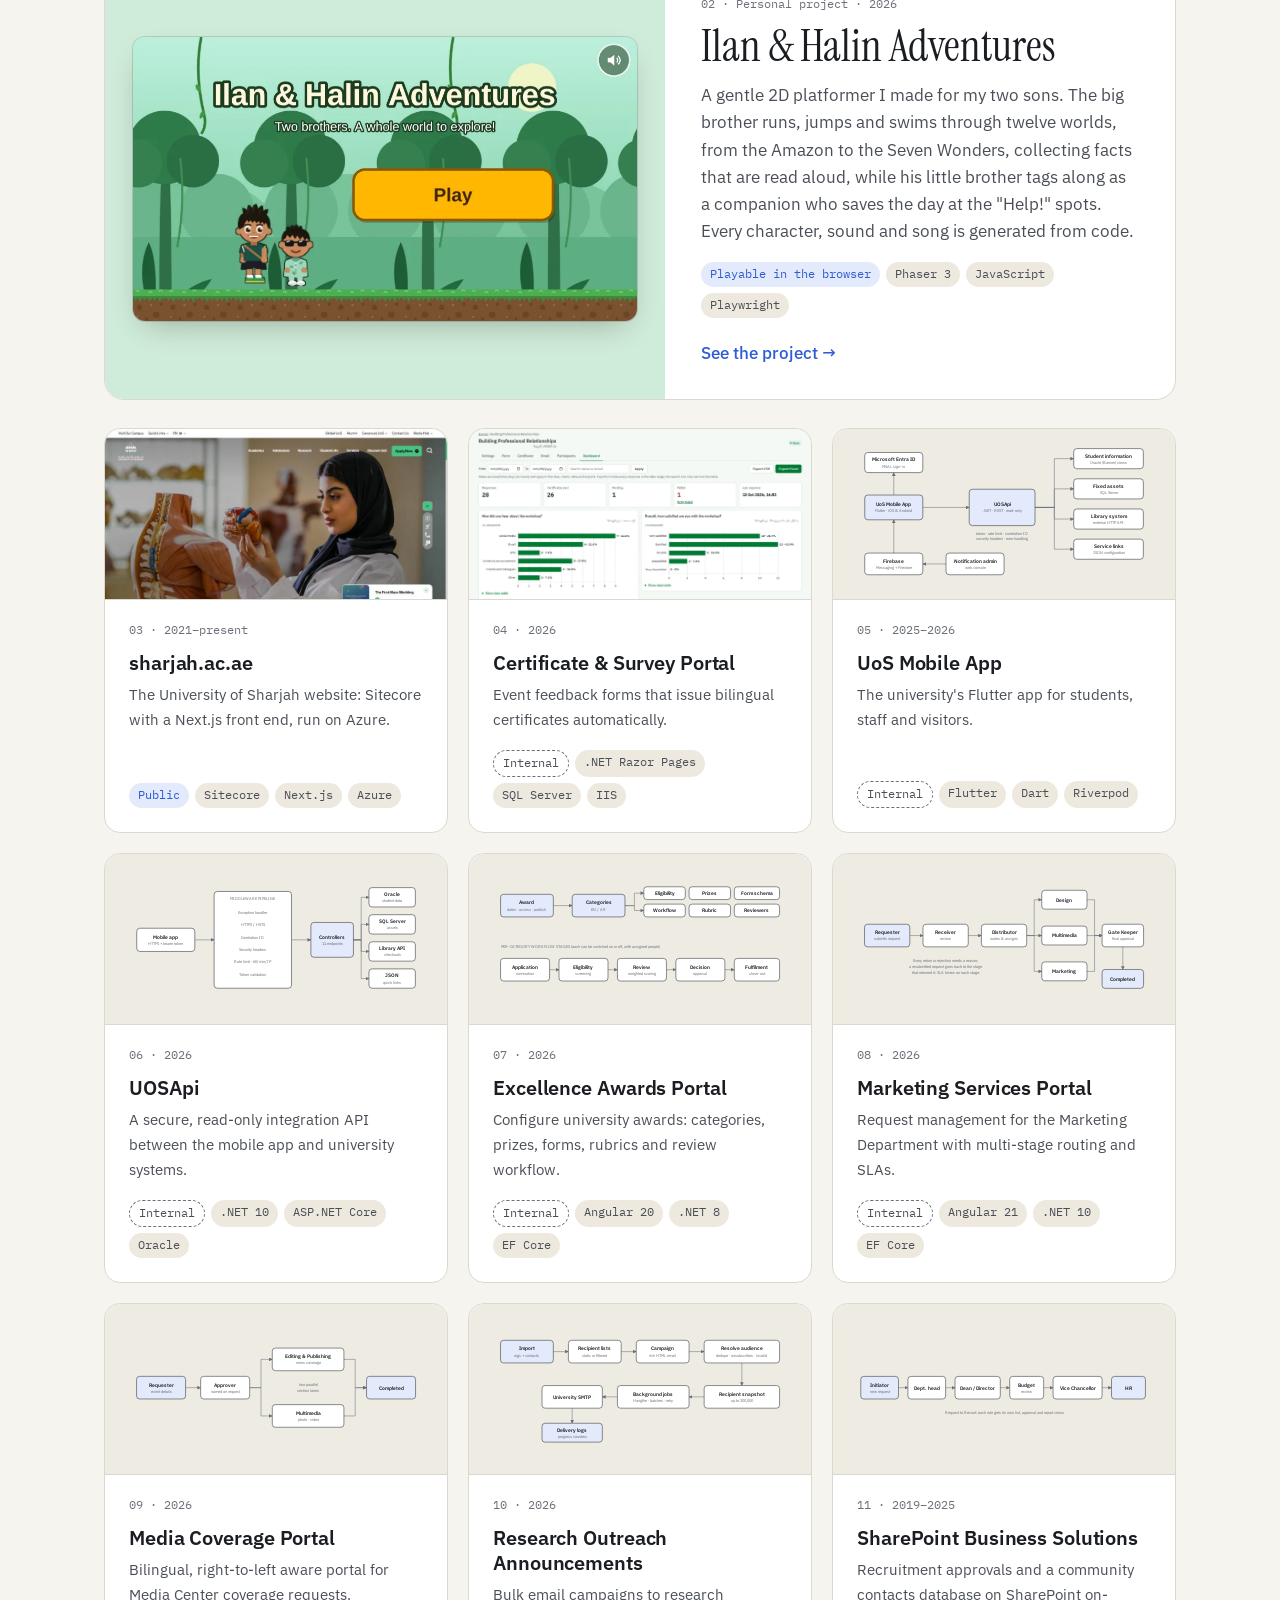
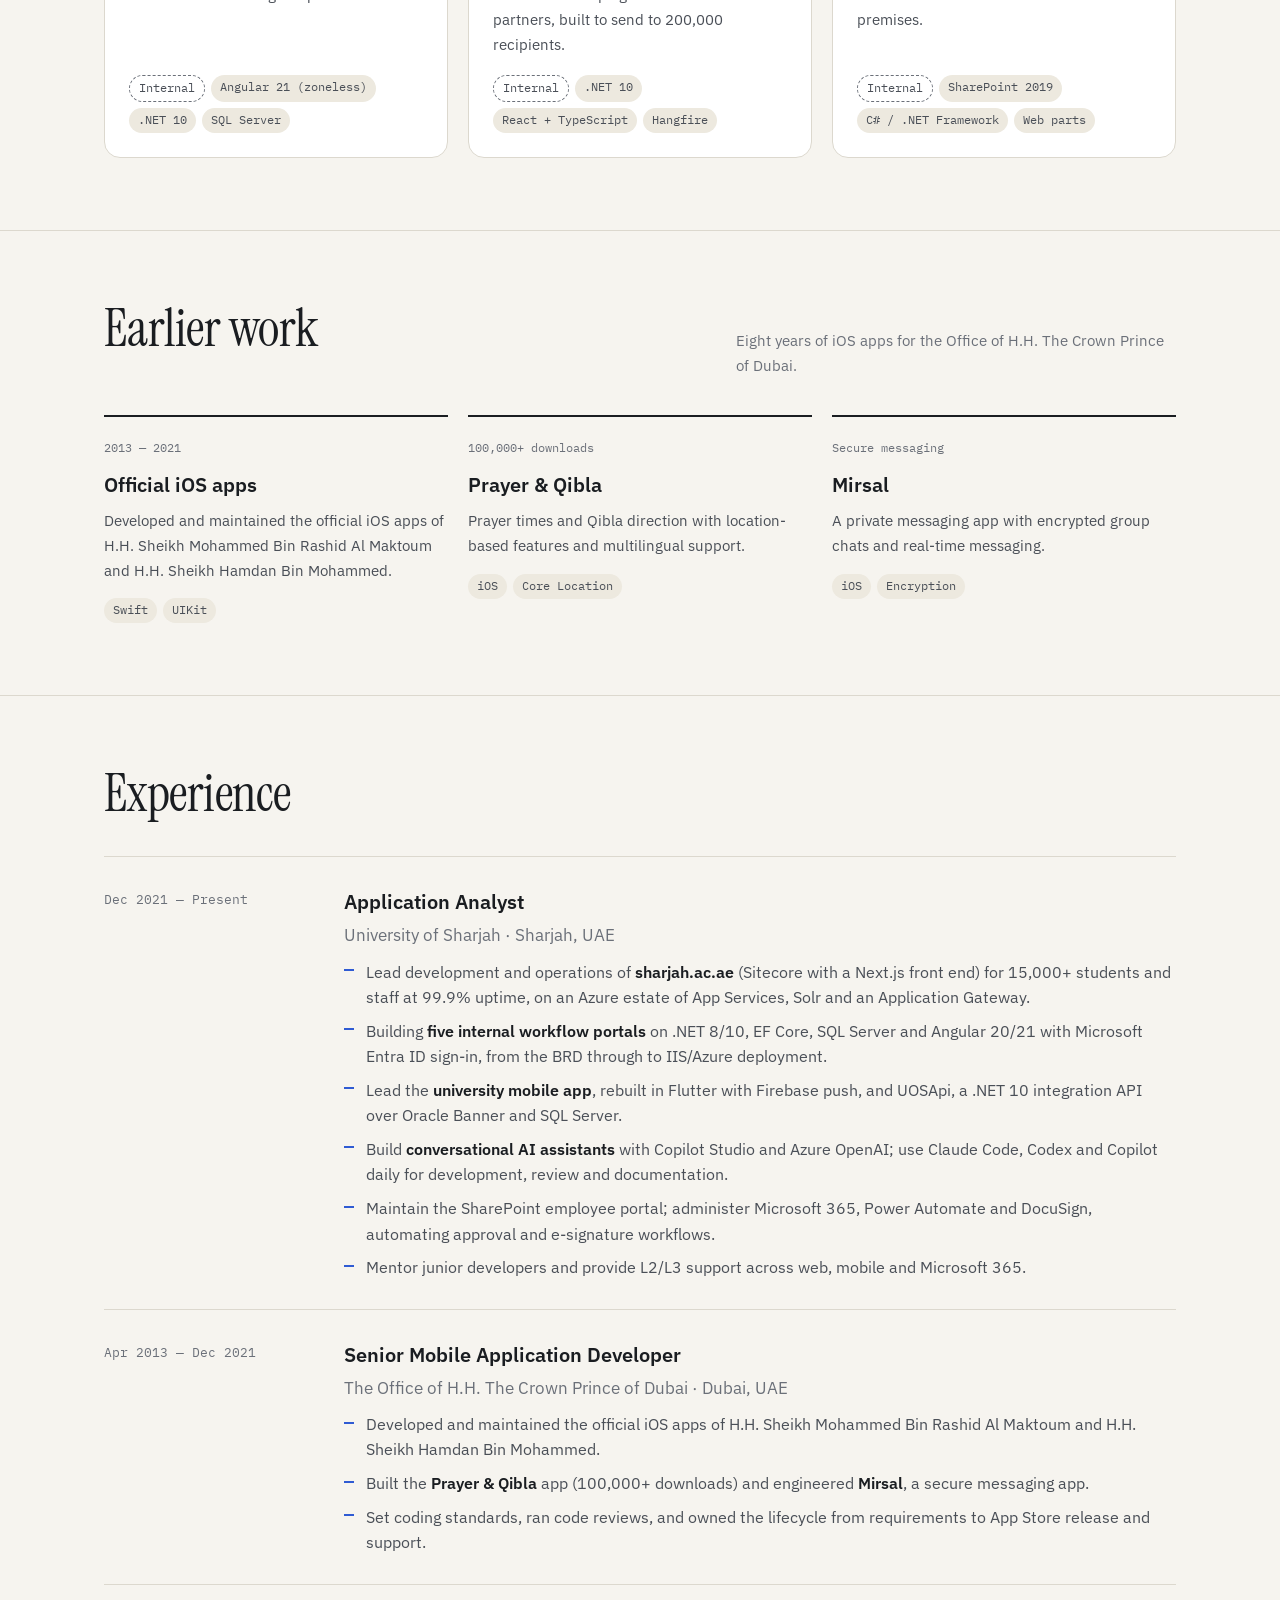
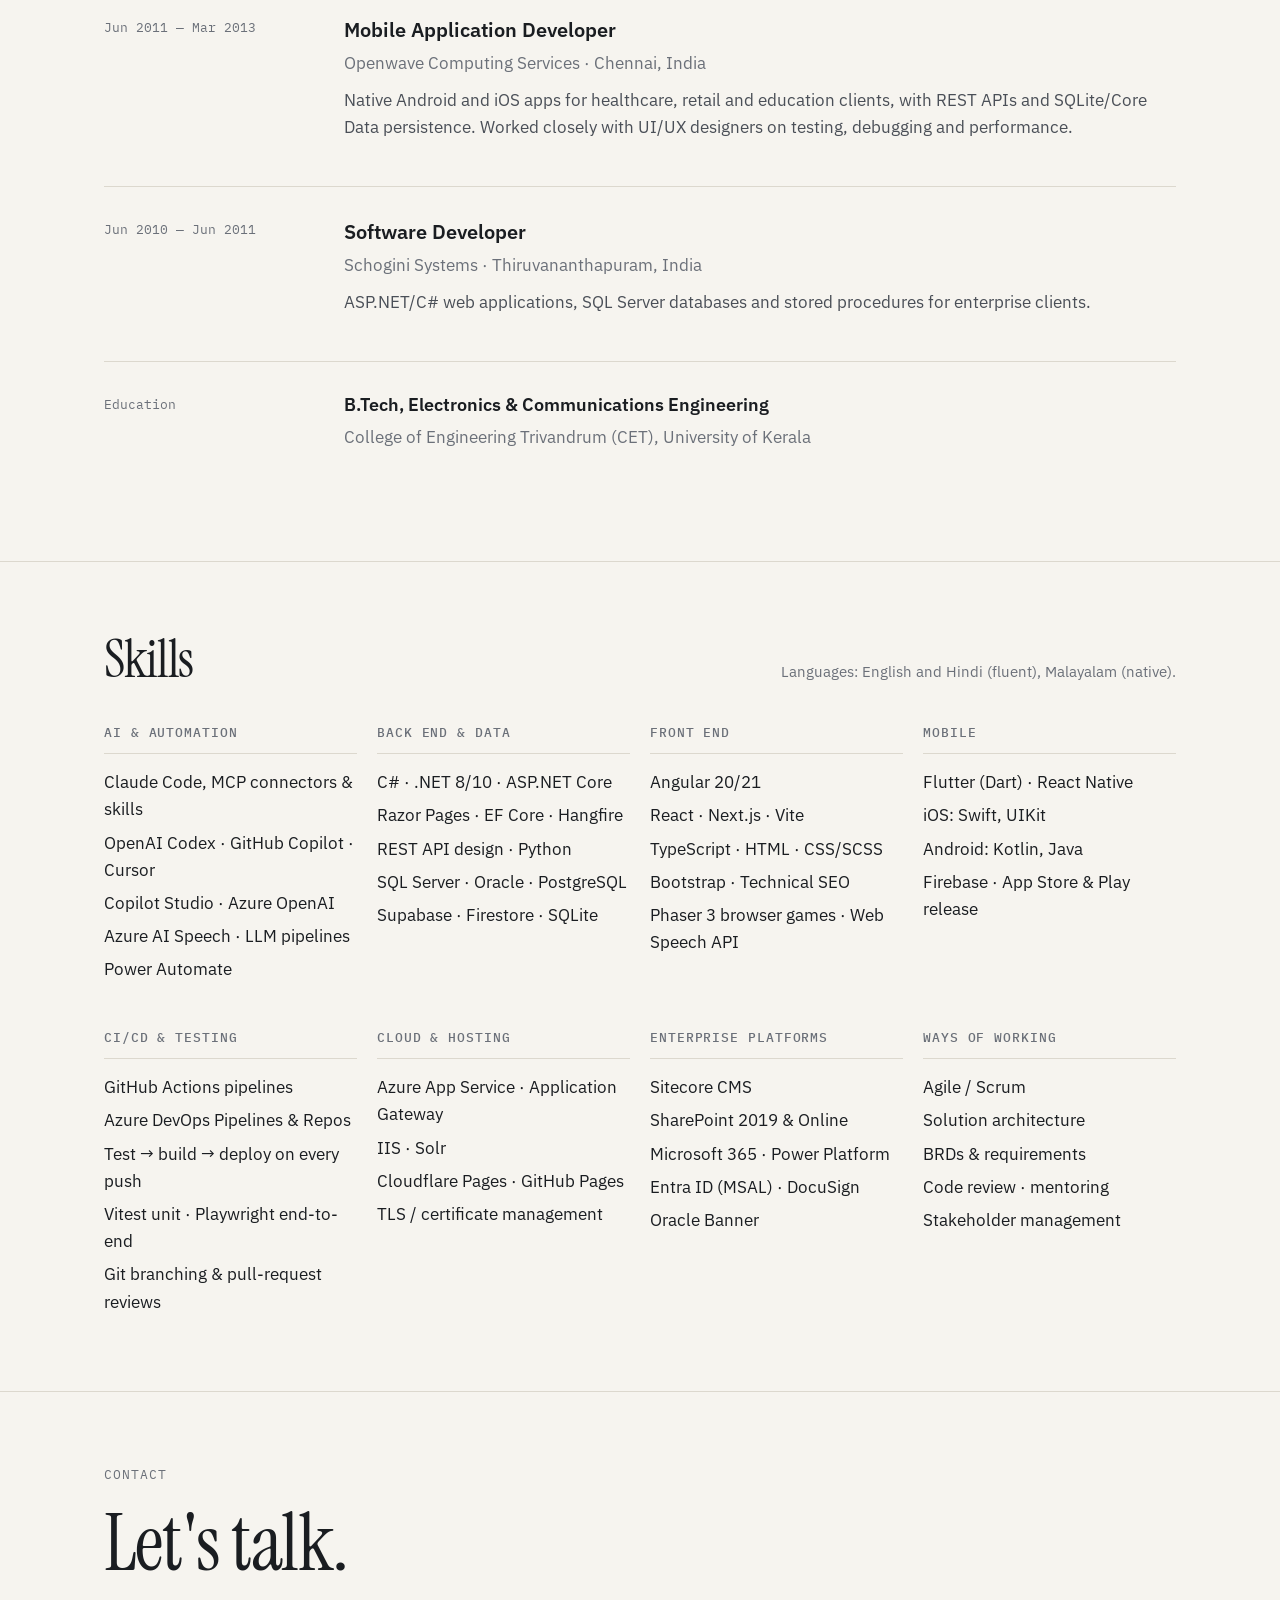
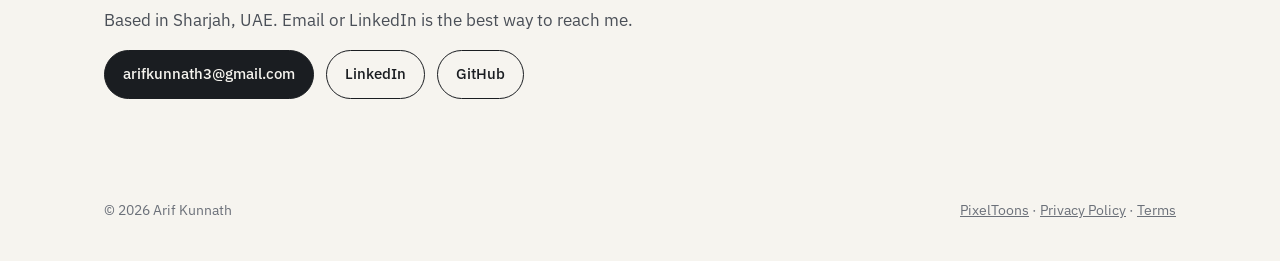
==== commit 44be2c6a: "sharjah.ac.ae: add homepage screenshot - Desktop homepage screenshot as the project card image and o" ====
--- a/index.html
+++ b/index.html
@@ -58,7 +58,7 @@
 </div></a>
 <div class="grid">
 <a class="card" href="projects/university-website.html">
-<div class="thumb"><svg class="dg" viewBox="0 0 780 300" role="img" xmlns="http://www.w3.org/2000/svg"><defs><marker id="ah11" viewBox="0 0 10 10" refX="9" refY="5" markerWidth="7" markerHeight="7" orient="auto-start-reverse"><path class="ah" d="M0,0 L10,5 L0,10 z"/></marker></defs><path class="e" d="M150,150.0 H190" marker-end="url(#ah11)"/><path class="e" d="M340,150.0 H365.0 V60.0 H390" marker-end="url(#ah11)"/><path class="e" d="M340,150.0 H390" marker-end="url(#ah11)"/><path class="e" d="M340,150.0 H365.0 V240.0 H390" marker-end="url(#ah11)"/><path class="e" d="M560,150.0 H585.0 V105.0 H610" marker-end="url(#ah11)"/><path class="e" d="M560,150.0 H585.0 V205.0 H610" marker-end="url(#ah11)"/><path class="e" d="M560,240.0 H585.0 V205.0 H610" marker-end="url(#ah11)"/><rect class="n alt" x="20" y="120" width="130" height="60" rx="8"/><text class="t" x="85.0" y="147.0" text-anchor="middle">Visitors</text><text class="s" x="85.0" y="163.0" text-anchor="middle">15,000+ students &amp; staff</text><rect class="n " x="190" y="120" width="150" height="60" rx="8"/><text class="t" x="265.0" y="147.0" text-anchor="middle">Application Gateway</text><text class="s" x="265.0" y="163.0" text-anchor="middle">wildcard TLS · routing</text><rect class="n alt" x="390" y="30" width="170" height="60" rx="8"/><text class="t" x="475.0" y="57.0" text-anchor="middle">Next.js front end</text><text class="s" x="475.0" y="73.0" text-anchor="middle">rendering · SEO metadata</text><rect class="n " x="390" y="120" width="170" height="60" rx="8"/><text class="t" x="475.0" y="147.0" text-anchor="middle">Sitecore CD</text><text class="s" x="475.0" y="163.0" text-anchor="middle">content delivery</text><rect class="n " x="390" y="210" width="170" height="60" rx="8"/><text class="t" x="475.0" y="237.0" text-anchor="middle">Sitecore CM</text><text class="s" x="475.0" y="253.0" text-anchor="middle">editors · publishing</text><rect class="n " x="610" y="75" width="150" height="60" rx="8"/><text class="t" x="685.0" y="102.0" text-anchor="middle">Solr</text><text class="s" x="685.0" y="118.0" text-anchor="middle">search indexes</text><rect class="n " x="610" y="175" width="150" height="60" rx="8"/><text class="t" x="685.0" y="202.0" text-anchor="middle">Databases</text><text class="s" x="685.0" y="218.0" text-anchor="middle">content &amp; config</text><text class="s" x="475" y="292" text-anchor="middle">Azure App Services · UAE North</text></svg></div>
+<div class="thumb"><img src="assets/img/uos-home.webp" alt=""></div>
 <span class="num">03 · 2021–present</span>
 <h3>sharjah.ac.ae</h3>
 <p>The University of Sharjah website: Sitecore with a Next.js front end, run on Azure.</p>
